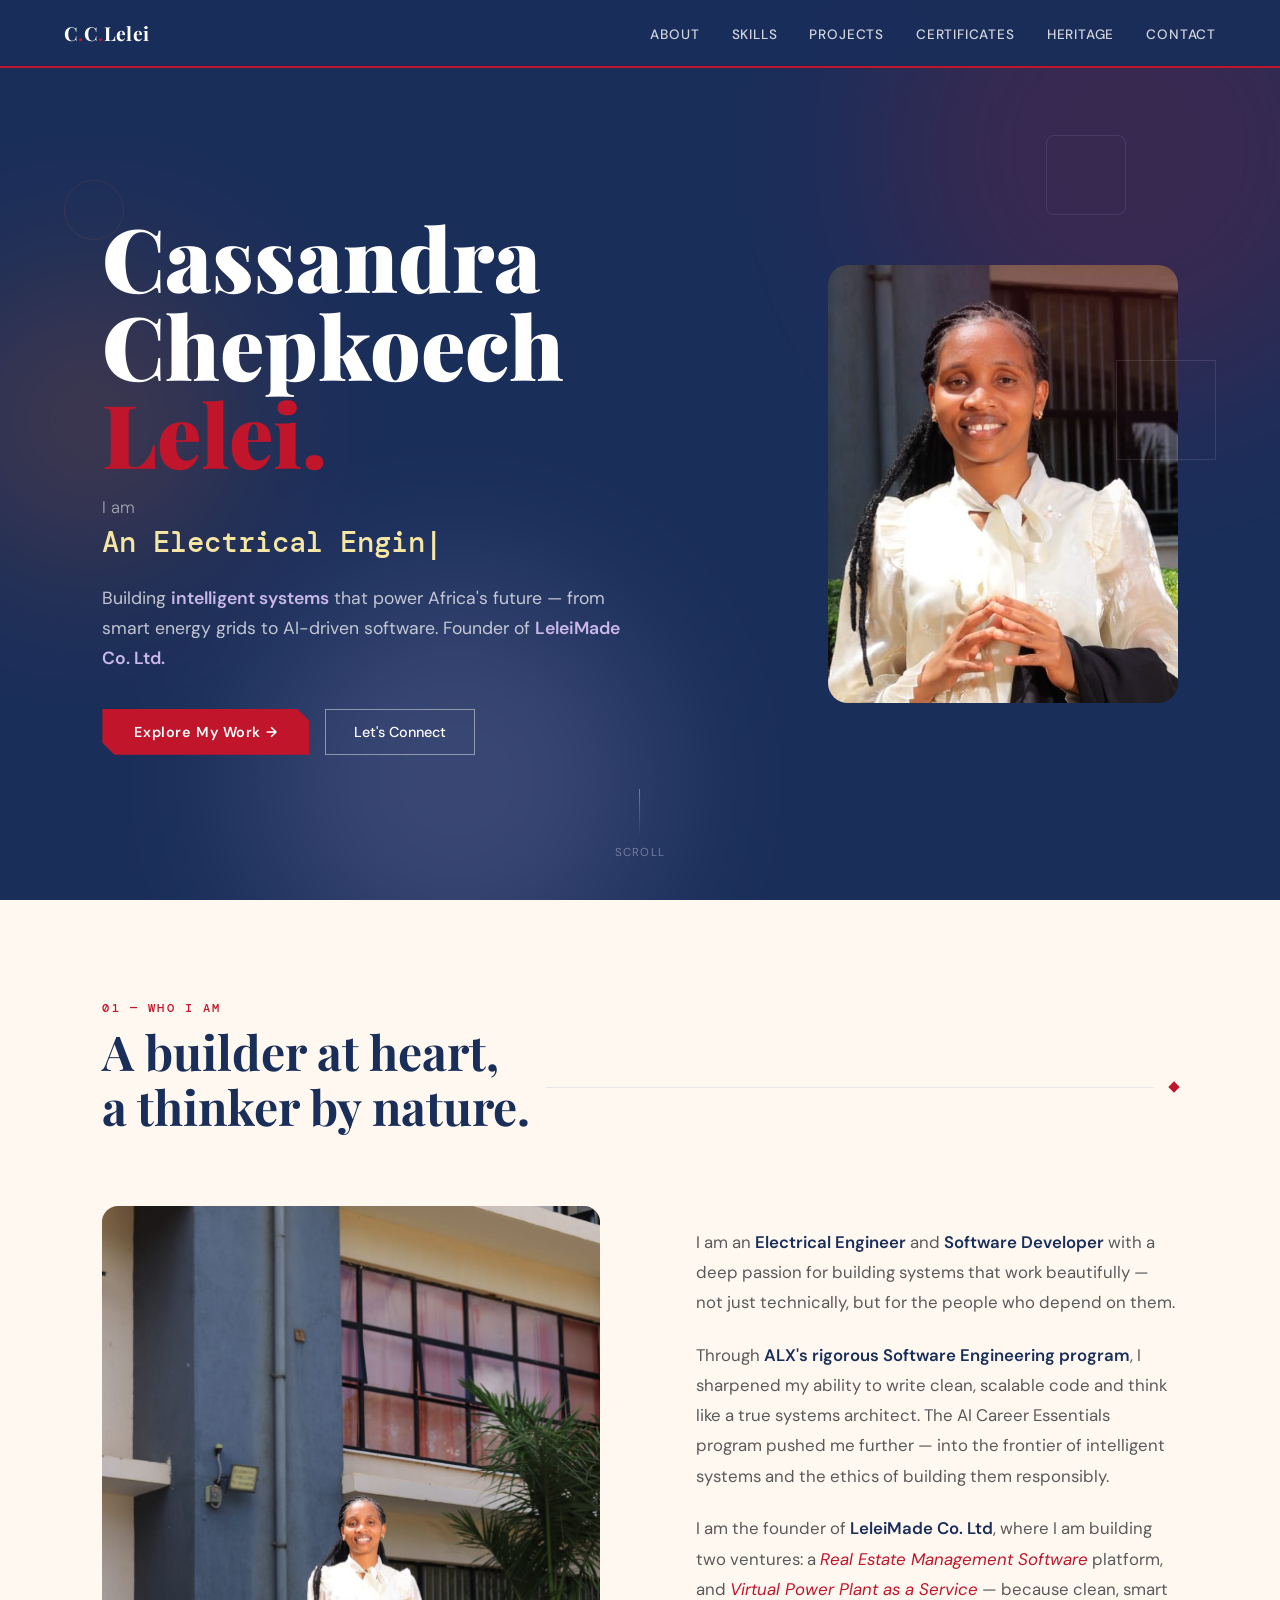
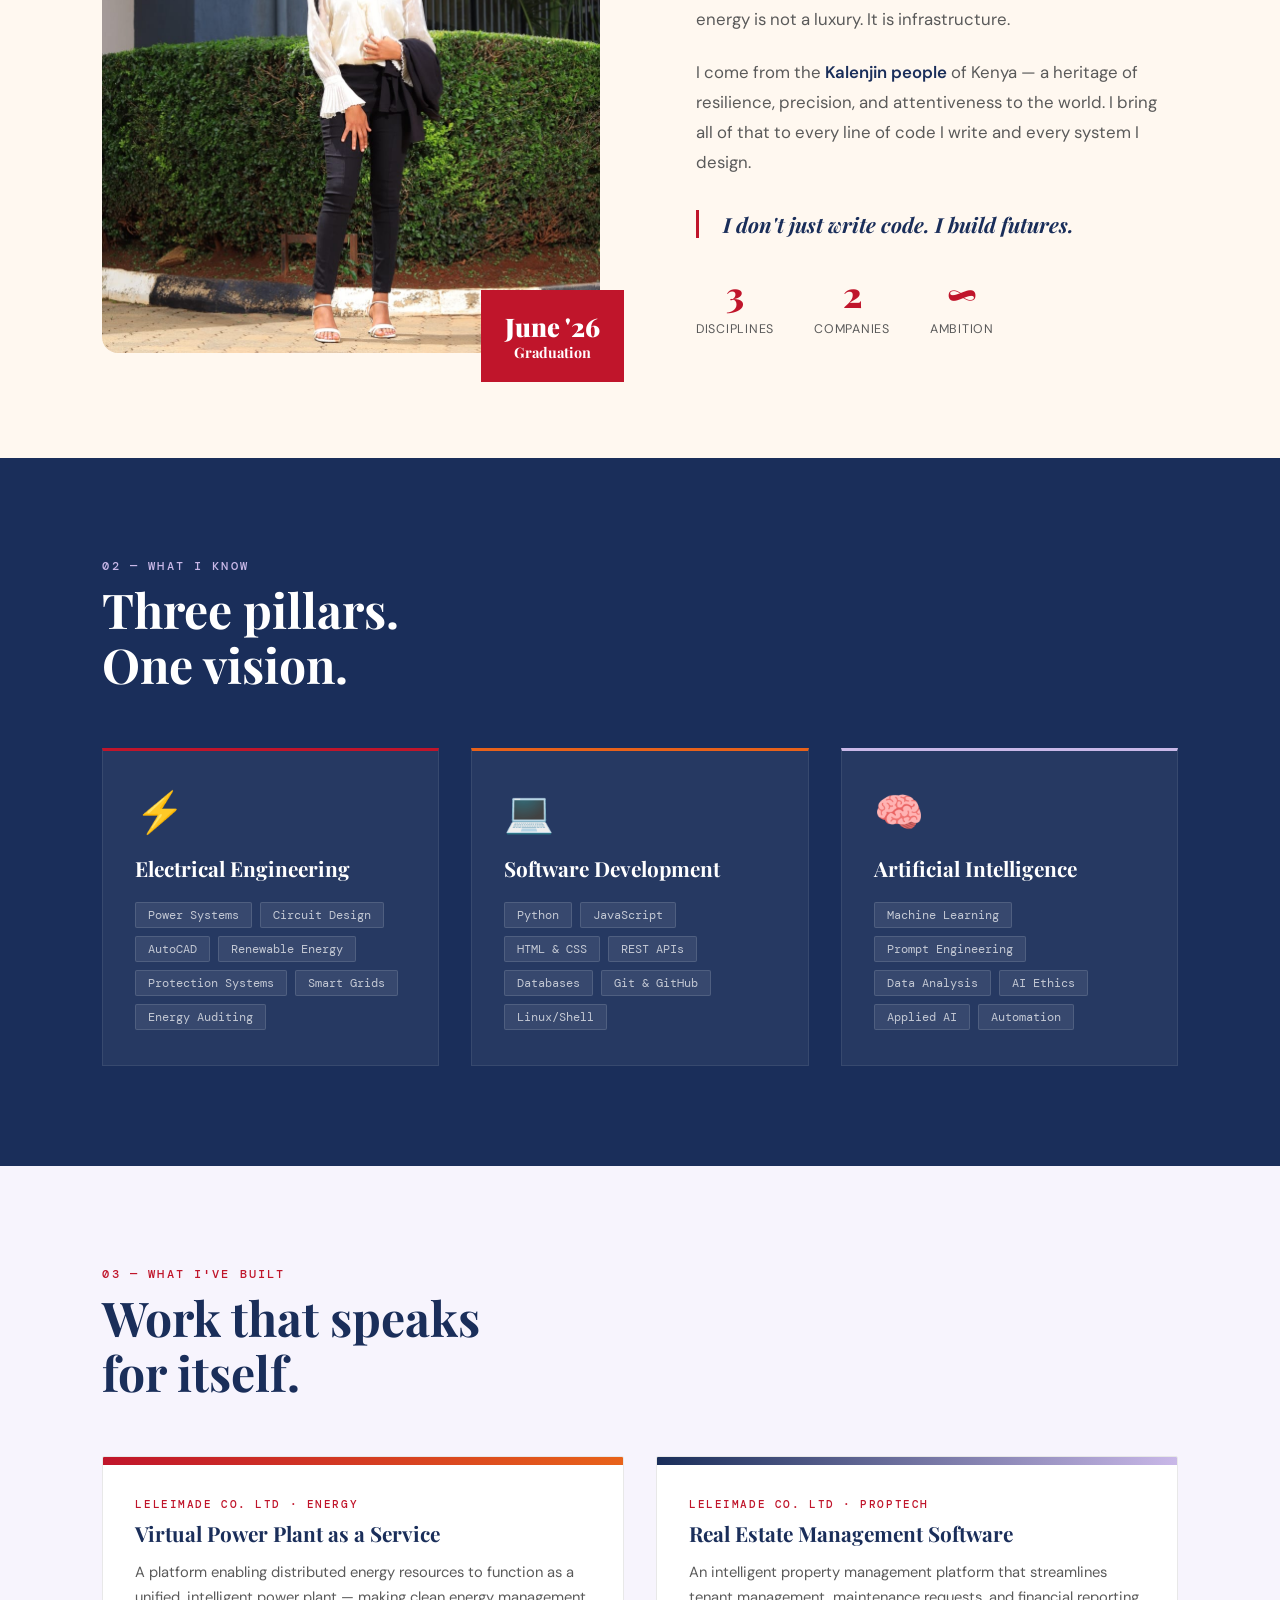
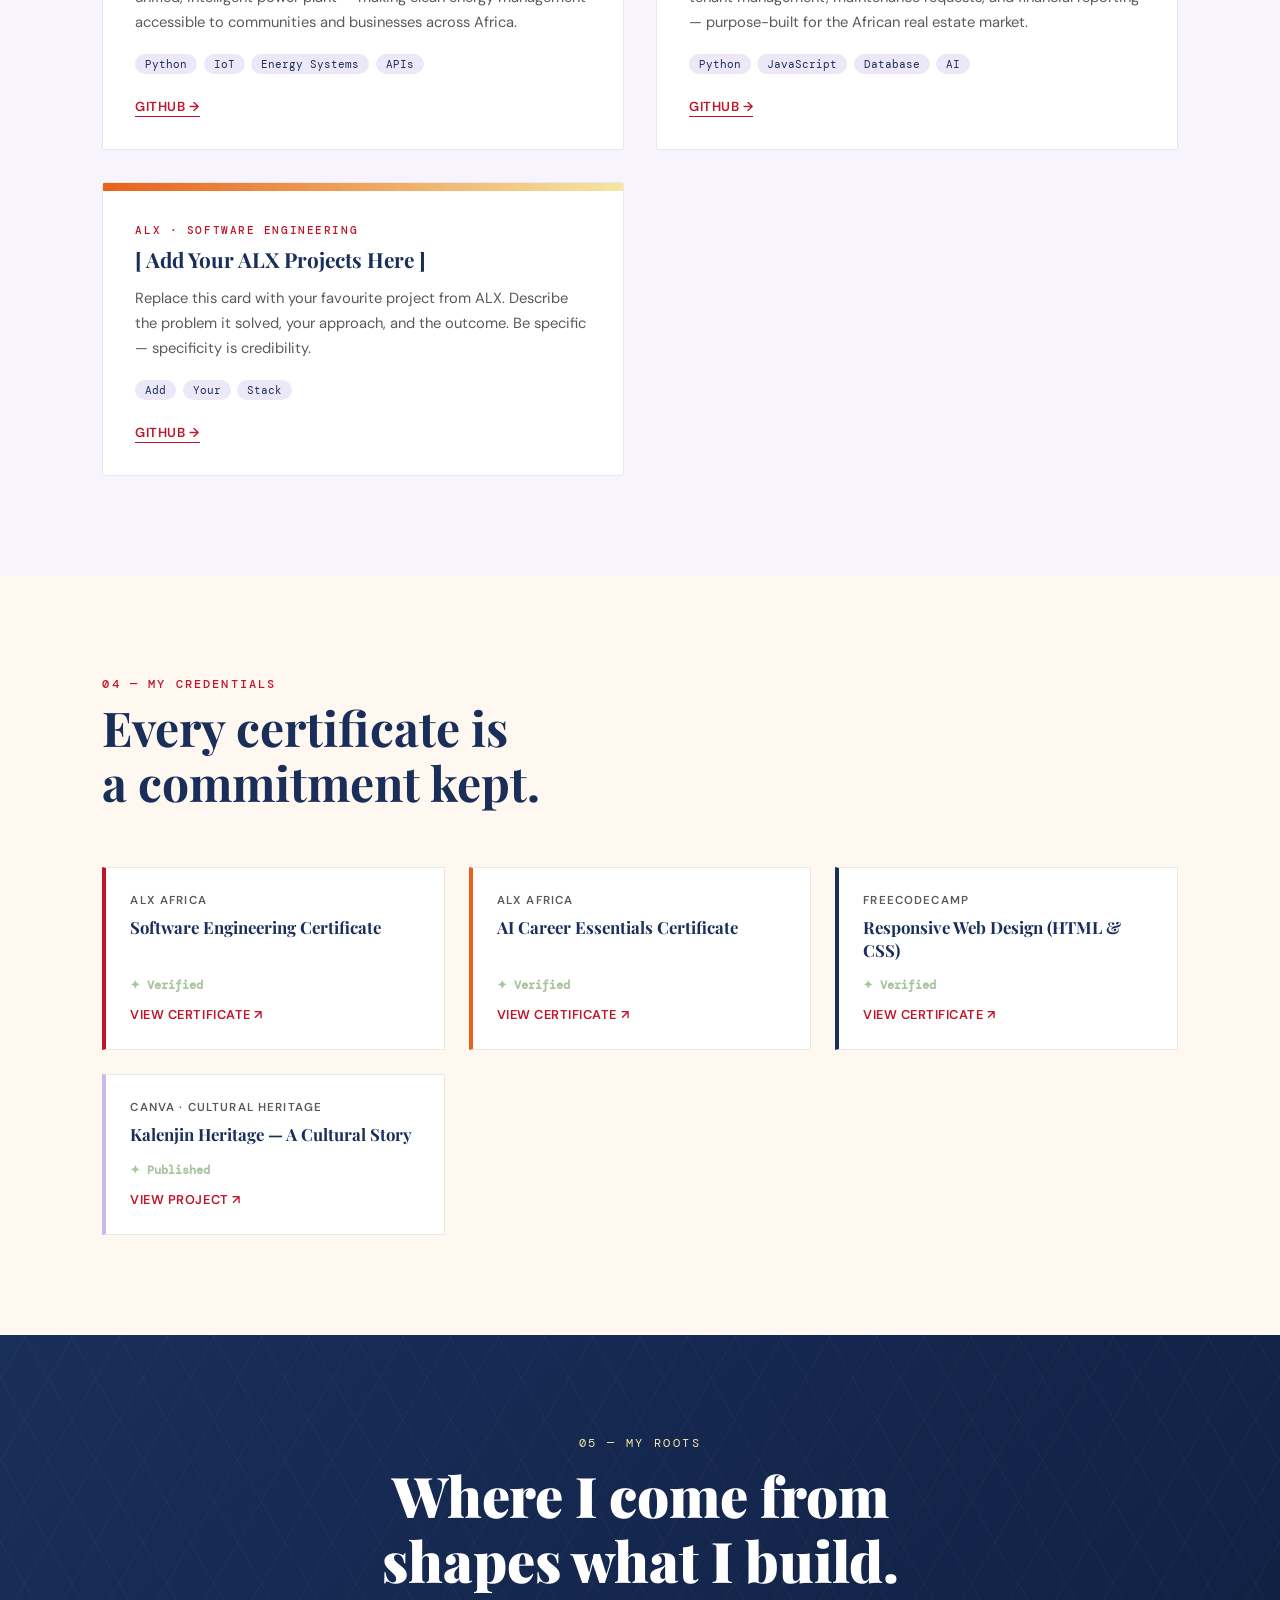
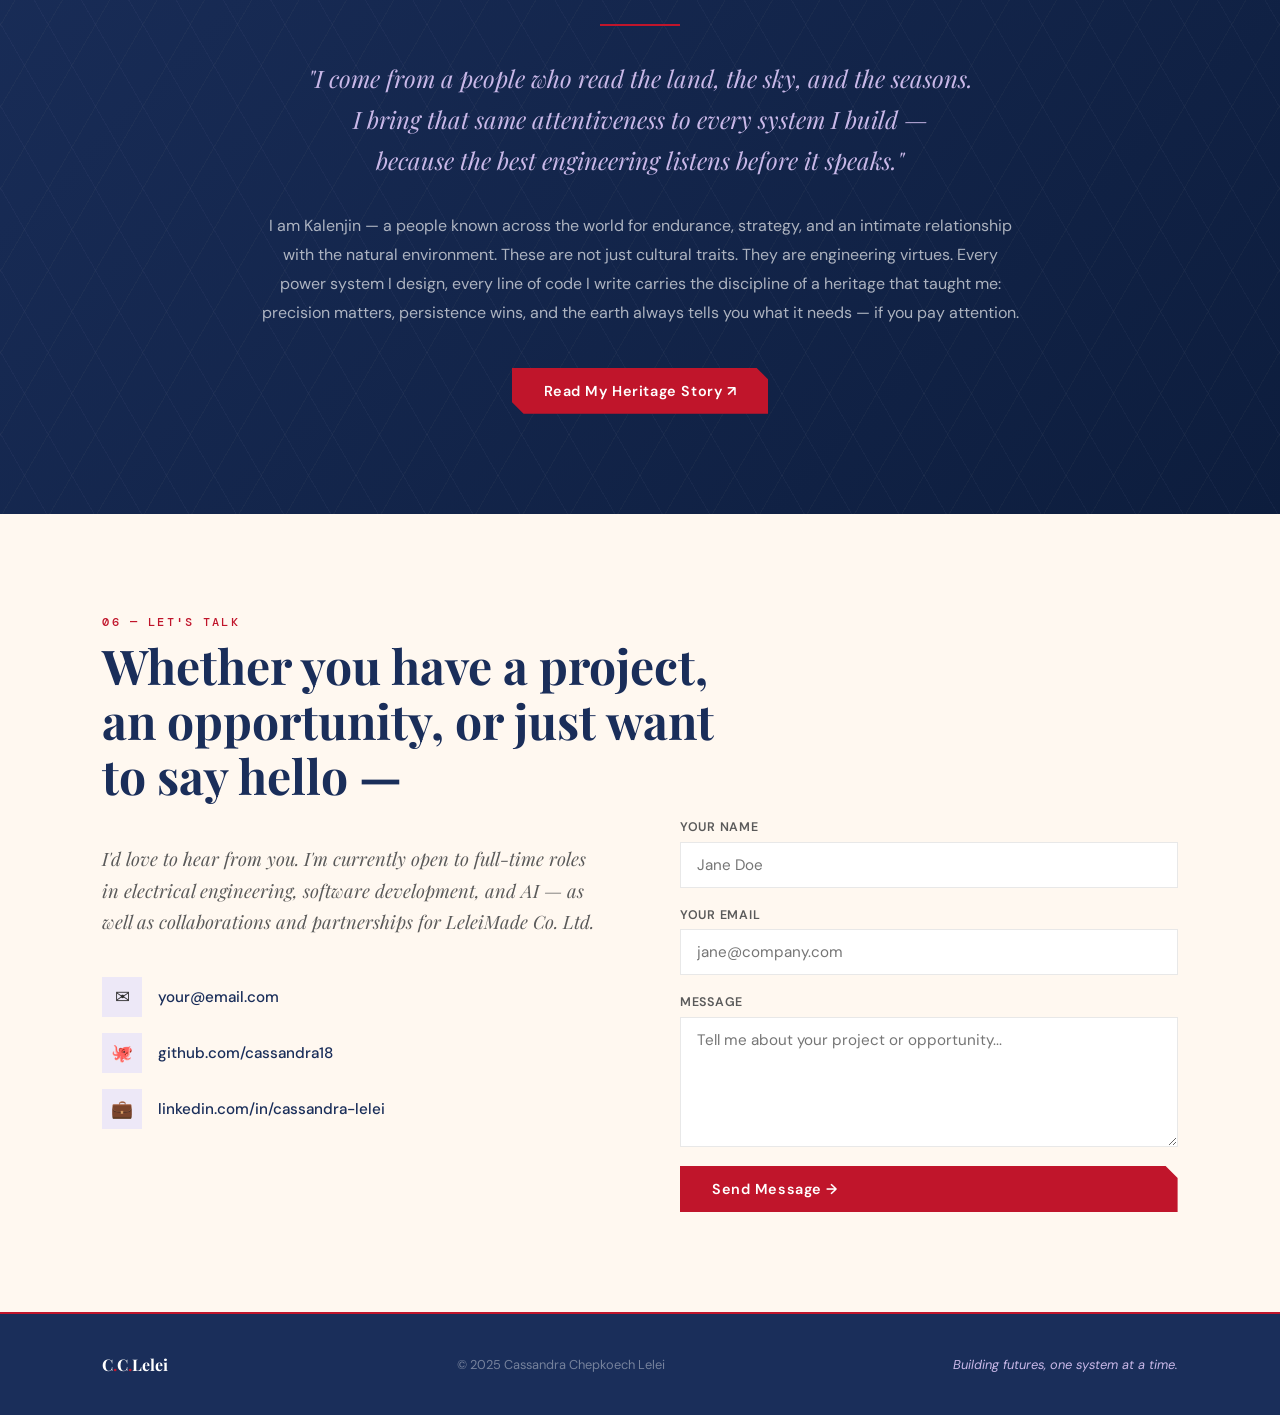
==== cassandra_portfolio.html @ 3c8d26da "first commit" ====
<!DOCTYPE html>
<html lang="en">

<head>
  <meta charset="UTF-8" />
  <meta name="viewport" content="width=device-width, initial-scale=1.0" />
  <title>Cassandra Chepkoech Lelei — Engineer · Developer · Founder</title>
  <link rel="preconnect" href="https://fonts.googleapis.com" />
  <link rel="preconnect" href="https://fonts.gstatic.com" crossorigin />
  <link
    href="https://fonts.googleapis.com/css2?family=Playfair+Display:ital,wght@0,400;0,700;0,900;1,400;1,700&family=DM+Sans:wght@300;400;500;600&family=DM+Mono:wght@400;500&display=swap"
    rel="stylesheet" />
  <link rel="stylesheet" href="style.css">
  <script src="script.js" defer></script>
</head>

<body>

  <!-- NAV -->
  <nav>
    <div class="nav-logo">C<span>.</span>C<span>.</span>Lelei</div>
    <ul class="nav-links">
      <li><a href="#about">About</a></li>
      <li><a href="#skills">Skills</a></li>
      <li><a href="#projects">Projects</a></li>
      <li><a href="#certificates">Certificates</a></li>
      <li><a href="#heritage">Heritage</a></li>
      <li><a href="#contact">Contact</a></li>
    </ul>
  </nav>

  <!-- HERO -->
  <section id="hero">
    <div class="hero-bg">
      <div class="orb orb-1"></div>
      <div class="orb orb-2"></div>
      <div class="orb orb-3"></div>
    </div>
    <div class="floating-shapes">
      <div class="shape shape-1"></div>
      <div class="shape shape-2"></div>
      <div class="shape shape-3"></div>
      <div class="shape shape-4"></div>
    </div>
    <div class="hero-content">
      <!-- LEFT SIDE  (text)-->
      <div class="hero-text">
        <h1 class="hero-name">
        Cassandra<br>
        Chepkoech<br>
        <span class="accent">Lelei.</span>
        </h1>
        <div class="hero-typewriter-wrap">
          <div class="hero-typewriter-label">I am </div>
          <div class="hero-typewriter" id="typewriter"><span class="cursor">|</span></div>
        </div>
        <p class="hero-tagline">
          Building <strong>intelligent systems</strong> that power Africa's future —
          from smart energy grids to AI-driven software. Founder of <strong>LeleiMade Co. Ltd.</strong>
        </p>
        <div class="hero-ctas">
          <a href="#projects" class="btn-primary">Explore My Work →</a>
          <a href="#contact" class="btn-outline">Let's Connect</a>
        </div>
      </div>

      <!-- RIGHT SIDE -->
      <div class="hero-image">
        <img src="images/potrait.JPG" alt="Portrait of Cassandra Chepkoech Lelei" class="hero-image" />
      </div>

    </div>
    <div class="hero-scroll-hint">
      <div class="scroll-line"></div>
      <span>Scroll</span>
    </div>
  </section>

  <!-- ABOUT -->
  <section id="about">
    <div class="reveal">
      <div class="section-label">01 — Who I Am</div>
      <div class="section-divider">
        <h2 class="section-title">A builder at heart,<br>a thinker by nature.</h2>
        <div class="divider-line"></div>
        <div class="divider-diamond"></div>
      </div>
    </div>
    <div class="about-grid reveal">
      <div class="about-image-wrap">
        <div class="about-image-card">
          <img src="images/project_day.jpeg" alt="Cassandra Chepkoech Lelei" class="about-image" />
        </div>
        <div class="about-image-badge">
          <span>June '26</span>
          Graduation
        </div>
      </div>
      <div class="about-text">
        <p class="about-paragraph">
          I am an <strong>Electrical Engineer</strong> and <strong>Software Developer</strong> with a deep passion for
          building systems that work beautifully — not just technically, but for the people who depend on them.
        </p>
        <p class="about-paragraph">
          Through <strong>ALX's rigorous Software Engineering program</strong>, I sharpened my ability to write clean,
          scalable code and think like a true systems architect. The AI Career Essentials program pushed me further —
          into the frontier of intelligent systems and the ethics of building them responsibly.
        </p>
        <p class="about-paragraph">
          I am the founder of <strong>LeleiMade Co. Ltd</strong>, where I am building two ventures: a <em>Real Estate
            Management Software</em> platform, and <em>Virtual Power Plant as a Service</em> — because clean, smart
          energy is not a luxury. It is infrastructure.
        </p>
        <p class="about-paragraph">
          I come from the <strong>Kalenjin people</strong> of Kenya — a heritage of resilience, precision, and
          attentiveness to the world. I bring all of that to every line of code I write and every system I design.
        </p>
        <div class="about-closing">
          I don't just write code. I build futures.
        </div>
        <div class="about-stats">
          <div class="stat"><span class="stat-num">3</span><span class="stat-label">Disciplines</span></div>
          <div class="stat"><span class="stat-num">2</span><span class="stat-label">Companies</span></div>
          <div class="stat"><span class="stat-num">∞</span><span class="stat-label">Ambition</span></div>
        </div>
      </div>
    </div>
  </section>

  <!-- SKILLS -->
  <section id="skills">
    <div class="reveal">
      <div class="section-label" style="color:var(--lilac)">02 — What I Know</div>
      <h2 class="section-title">Three pillars.<br>One vision.</h2>
    </div>
    <div class="skills-grid reveal">
      <div class="skill-pillar">
        <div class="pillar-icon">⚡</div>
        <div class="pillar-title">Electrical Engineering</div>
        <div class="skill-tags">
          <span class="skill-tag">Power Systems</span>
          <span class="skill-tag">Circuit Design</span>
          <span class="skill-tag">AutoCAD</span>
          <span class="skill-tag">Renewable Energy</span>
          <span class="skill-tag">Protection Systems</span>
          <span class="skill-tag">Smart Grids</span>
          <span class="skill-tag">Energy Auditing</span>
        </div>
      </div>
      <div class="skill-pillar">
        <div class="pillar-icon">💻</div>
        <div class="pillar-title">Software Development</div>
        <div class="skill-tags">
          <span class="skill-tag">Python</span>
          <span class="skill-tag">JavaScript</span>
          <span class="skill-tag">HTML & CSS</span>
          <span class="skill-tag">REST APIs</span>
          <span class="skill-tag">Databases</span>
          <span class="skill-tag">Git & GitHub</span>
          <span class="skill-tag">Linux/Shell</span>
        </div>
      </div>
      <div class="skill-pillar">
        <div class="pillar-icon">🧠</div>
        <div class="pillar-title">Artificial Intelligence</div>
        <div class="skill-tags">
          <span class="skill-tag">Machine Learning</span>
          <span class="skill-tag">Prompt Engineering</span>
          <span class="skill-tag">Data Analysis</span>
          <span class="skill-tag">AI Ethics</span>
          <span class="skill-tag">Applied AI</span>
          <span class="skill-tag">Automation</span>
        </div>
      </div>
    </div>
  </section>

  <!-- PROJECTS -->
  <section id="projects">
    <div class="reveal">
      <div class="section-label">03 — What I've Built</div>
      <h2 class="section-title">Work that speaks<br>for itself.</h2>
    </div>
    <div class="projects-grid reveal">
      <div class="project-card">
        <div class="project-card-header"></div>
        <div class="project-card-body">
          <div class="project-category">LeleiMade Co. Ltd · Energy</div>
          <h3 class="project-title">Virtual Power Plant as a Service</h3>
          <p class="project-desc">A platform enabling distributed energy resources to function as a unified, intelligent
            power plant — making clean energy management accessible to communities and businesses across Africa.</p>
          <div class="project-tech">
            <span class="tech-pill">Python</span>
            <span class="tech-pill">IoT</span>
            <span class="tech-pill">Energy Systems</span>
            <span class="tech-pill">APIs</span>
          </div>
          <div class="project-links">
            <a href="https://github.com/cassandra18" class="project-link" target="_blank">GitHub →</a>
          </div>
        </div>
      </div>

      <div class="project-card">
        <div class="project-card-header"></div>
        <div class="project-card-body">
          <div class="project-category">LeleiMade Co. Ltd · PropTech</div>
          <h3 class="project-title">Real Estate Management Software</h3>
          <p class="project-desc">An intelligent property management platform that streamlines tenant management,
            maintenance requests, and financial reporting — purpose-built for the African real estate market.</p>
          <div class="project-tech">
            <span class="tech-pill">Python</span>
            <span class="tech-pill">JavaScript</span>
            <span class="tech-pill">Database</span>
            <span class="tech-pill">AI</span>
          </div>
          <div class="project-links">
            <a href="https://github.com/cassandra18" class="project-link" target="_blank">GitHub →</a>
          </div>
        </div>
      </div>

      <div class="project-card">
        <div class="project-card-header"></div>
        <div class="project-card-body">
          <div class="project-category">ALX · Software Engineering</div>
          <h3 class="project-title">[ Add Your ALX Projects Here ]</h3>
          <p class="project-desc">Replace this card with your favourite project from ALX. Describe the problem it
            solved, your approach, and the outcome. Be specific — specificity is credibility.</p>
          <div class="project-tech">
            <span class="tech-pill">Add</span>
            <span class="tech-pill">Your</span>
            <span class="tech-pill">Stack</span>
          </div>
          <div class="project-links">
            <a href="https://github.com/cassandra18" class="project-link" target="_blank">GitHub →</a>
          </div>
        </div>
      </div>
    </div>
  </section>

  <!-- CERTIFICATES -->
  <section id="certificates">
    <div class="reveal">
      <div class="section-label">04 — My Credentials</div>
      <h2 class="section-title">Every certificate is<br>a commitment kept.</h2>
    </div>
    <div class="certs-grid reveal">
      <div class="cert-card">
        <div class="cert-org">ALX Africa</div>
        <div class="cert-name">Software Engineering Certificate</div>
        <div class="cert-badge">✦ Verified</div>
        <a href="#" class="cert-link">View Certificate ↗</a>
      </div>
      <div class="cert-card">
        <div class="cert-org">ALX Africa</div>
        <div class="cert-name">AI Career Essentials Certificate</div>
        <div class="cert-badge">✦ Verified</div>
        <a href="#" class="cert-link">View Certificate ↗</a>
      </div>
      <div class="cert-card">
        <div class="cert-org">freeCodeCamp</div>
        <div class="cert-name">Responsive Web Design (HTML & CSS)</div>
        <div class="cert-badge">✦ Verified</div>
        <a href="https://freecodecamp.org/certification/cassandra18/responsive-web-design" class="cert-link"
          target="_blank">View Certificate ↗</a>
      </div>
      <div class="cert-card">
        <div class="cert-org">Canva · Cultural Heritage</div>
        <div class="cert-name">Kalenjin Heritage — A Cultural Story</div>
        <div class="cert-badge">✦ Published</div>
        <a href="#" class="cert-link">View Project ↗</a>
      </div>
    </div>
  </section>

  <!-- HERITAGE -->
  <section id="heritage">
    <div class="heritage-geo"></div>
    <div class="heritage-inner reveal">
      <div class="heritage-eyebrow">05 — My Roots</div>
      <h2 class="heritage-title">Where I come from<br>shapes what I build.</h2>
      <div class="heritage-divider"></div>
      <blockquote class="heritage-quote">
        "I come from a people who read the land, the sky, and the seasons.<br>
        I bring that same attentiveness to every system I build —<br>
        because the best engineering listens before it speaks."
      </blockquote>
      <p class="heritage-body">
        I am Kalenjin — a people known across the world for endurance, strategy, and an intimate relationship with the
        natural environment. These are not just cultural traits. They are engineering virtues. Every power system I
        design, every line of code I write carries the discipline of a heritage that taught me: precision matters,
        persistence wins, and the earth always tells you what it needs — if you pay attention.
      </p>
      <a href="#" class="btn-primary">Read My Heritage Story ↗</a>
    </div>
  </section>

  <!-- CONTACT -->
  <section id="contact">
    <div class="reveal">
      <div class="section-label">06 — Let's Talk</div>
      <h2 class="section-title">Whether you have a project,<br>an opportunity, or just want<br>to say hello —</h2>
    </div>
    <div class="contact-inner reveal">
      <div class="contact-left">
        <p class="contact-tagline">I'd love to hear from you. I'm currently open to full-time roles in electrical
          engineering, software development, and AI — as well as collaborations and partnerships for LeleiMade Co. Ltd.
        </p>
        <div class="contact-info">
          <div class="contact-item">
            <div class="contact-icon">✉</div>
            <a href="mailto:your@email.com">your@email.com</a>
          </div>
          <div class="contact-item">
            <div class="contact-icon">🐙</div>
            <a href="https://github.com/cassandra18" target="_blank">github.com/cassandra18</a>
          </div>
          <div class="contact-item">
            <div class="contact-icon">💼</div>
            <a href="#">linkedin.com/in/cassandra-lelei</a>
          </div>
        </div>
      </div>
      <div class="contact-form">
        <div class="form-group">
          <label class="form-label">Your Name</label>
          <input type="text" class="form-input" placeholder="Jane Doe" />
        </div>
        <div class="form-group">
          <label class="form-label">Your Email</label>
          <input type="email" class="form-input" placeholder="jane@company.com" />
        </div>
        <div class="form-group">
          <label class="form-label">Message</label>
          <textarea class="form-textarea" placeholder="Tell me about your project or opportunity..."></textarea>
        </div>
        <button class="form-submit">Send Message →</button>
      </div>
    </div>
  </section>

  <!-- FOOTER -->
  <footer>
    <div class="footer-brand">C<span>.</span>C<span>.</span>Lelei</div>
    <div class="footer-copy">© 2025 Cassandra Chepkoech Lelei</div>
    <div class="footer-tagline">Building futures, one system at a time.</div>
  </footer>
</body>

</html>
---- style.css ----
:root {
    --cherry: #C0152B;
    --cherry-light: #E8294A;
    --deep-blue: #1A2E5A;
    --blue-mid: #2C4A8A;
    --lilac: #C9B8E8;
    --lilac-light: #EDE8F7;
    --lilac-pale: #F7F4FD;
    --butter: #F5E6A3;
    --butter-light: #FDF6D8;
    --cream: #FFF8F0;
    --baby-pink: #F7D6E0;
    --pink-light: #FEF0F4;
    --orange-deep: #C94F0F;
    --orange: #E8621A;
    --orange-bright: #FF8C42;
    --orange-light: #FDE8D8;
    --sage: #A8C5A0;
    --sage-light: #E8F5E4;
    --gray-dark: #2D2D2D;
    --gray-mid: #5A5A5A;
    --gray-light: #E8E8E8;
    --white: #FFFFFF;
  }

  * { margin: 0; padding: 0; box-sizing: border-box; }

  html { scroll-behavior: smooth; }

  body {
    font-family: 'DM Sans', sans-serif;
    background: var(--cream);
    color: var(--gray-dark);
    overflow-x: hidden;
    width: 100%;
  }

  /* ── NAV ── */
  nav {
    position: fixed; top: 0; left: 0; right: 0; z-index: 100;
    background: rgba(26, 46, 90, 0.97);
    backdrop-filter: blur(12px);
    display: flex; align-items: center; justify-content: space-between;
    padding: 0 5%;
    height: 68px;
    border-bottom: 2px solid var(--cherry);
  }
  .nav-logo {
    font-family: 'Playfair Display', serif;
    font-size: 1.2rem; font-weight: 700;
    color: var(--white);
    letter-spacing: 0.02em;
  }
  .nav-logo span { color: var(--cherry); }
  .nav-links { display: flex; gap: 2rem; list-style: none; }
  .nav-links a {
    color: rgba(255,255,255,0.8);
    text-decoration: none;
    font-size: 0.85rem; font-weight: 500;
    letter-spacing: 0.06em; text-transform: uppercase;
    transition: color 0.25s;
  }
  .nav-links a:hover { color: var(--butter); }

  /* ── HERO ── */
  #hero {
    min-height: 100vh;
    background: var(--deep-blue);
    position: relative; overflow: hidden;
    display: flex; align-items: center;
    padding: 68px 8% 0;
  }
  .hero-bg {
    position: absolute; inset: 0; pointer-events: none;
    overflow: hidden;
  }
  .orb {
    position: absolute; border-radius: 50%;
    filter: blur(80px); opacity: 0.18;
    animation: drift 12s ease-in-out infinite alternate;
  }
  .orb-1 { width: 500px; height: 500px; background: var(--cherry); top: -100px; right: -100px; animation-delay: 0s; }
  .orb-2 { width: 400px; height: 400px; background: var(--lilac); bottom: -80px; left: 20%; animation-delay: -4s; }
  .orb-3 { width: 300px; height: 300px; background: var(--orange); top: 30%; left: -60px; animation-delay: -8s; }
  @keyframes drift { from { transform: translate(0,0) scale(1); } to { transform: translate(30px, 20px) scale(1.08); } }

  .floating-shapes { position: absolute; inset: 0; pointer-events: none; }
  .shape {
    position: absolute;
    border: 1.5px solid;
    animation: spin-slow linear infinite;
    opacity: 0.12;
  }
  .shape-1 { width: 80px; height: 80px; border-color: var(--lilac); border-radius: 8px; top: 15%; right: 12%; animation-duration: 20s; }
  .shape-2 { width: 50px; height: 50px; border-color: var(--butter); border-radius: 50%; top: 65%; right: 25%; animation-duration: 15s; animation-direction: reverse; }
  .shape-3 { width: 100px; height: 100px; border-color: var(--baby-pink); top: 40%; right: 5%; animation-duration: 25s; }
  .shape-4 { width: 60px; height: 60px; border-color: var(--orange); border-radius: 50%; top: 20%; left: 5%; animation-duration: 18s; }
  @keyframes spin-slow { from { transform: rotate(0deg); } to { transform: rotate(360deg); } }

  .hero-content {
  display: flex;
  align-items: center;
  justify-content: space-between;
  gap: 2rem;
  width: 100%;              /* important */
  max-width: 1200px;        /* control layout width */
  margin: 0 auto;  

}

.hero-text {
  flex: 1;
  max-width: 600px;
}

.hero-image {
  flex: 1;
  display: flex;
  justify-content: flex-end;
}

.hero-image img {
  width: 100%;
  max-width: 350px;
  border-radius: 20px;
  object-fit: cover;
}
  .hero-name {
    font-family: 'Playfair Display', serif;
    font-size: clamp(3rem, 7vw, 5.5rem);
    font-weight: 900; line-height: 1.0;
    color: var(--white);
    animation: fadeUp 0.8s 0.15s ease both;
  }
  .hero-name .accent { color: var(--cherry); display: block; }

  .hero-typewriter-wrap {
    margin: 1.2rem 0;
    animation: fadeUp 0.8s 0.3s ease both;
  }
  .hero-typewriter-label {
    font-size: 1.05rem; font-weight: 300;
    color: rgba(255,255,255,0.55);
    margin-bottom: 0.3rem;
  }
  .hero-typewriter {
    font-family: 'DM Mono', monospace;
    font-size: clamp(1.2rem, 3vw, 1.8rem);
    color: var(--butter);
    font-weight: 500;
    min-height: 2.4rem;
  }
  .cursor { display: inline-block; animation: blink 1s step-end infinite; }
  @keyframes blink { 50% { opacity: 0; } }

  .hero-tagline {
    font-size: 1.1rem; font-weight: 400; line-height: 1.7;
    color: rgba(255,255,255,0.72);
    margin: 1.4rem 0 2.2rem;
    animation: fadeUp 0.8s 0.45s ease both;
    max-width: 580px;
  }
  .hero-tagline strong { color: var(--lilac); font-weight: 600; }

  .hero-ctas {
    display: flex; gap: 1rem; flex-wrap: wrap;
    animation: fadeUp 0.8s 0.6s ease both;
  }
  .btn-primary {
    background: var(--cherry);
    color: var(--white);
    border: none; cursor: pointer;
    padding: 14px 32px;
    font-family: 'DM Sans', sans-serif;
    font-size: 0.9rem; font-weight: 600;
    letter-spacing: 0.04em;
    text-decoration: none; display: inline-block;
    transition: all 0.25s;
    clip-path: polygon(0 0, calc(100% - 12px) 0, 100% 12px, 100% 100%, 12px 100%, 0 calc(100% - 12px));
  }
  .btn-primary:hover { background: var(--cherry-light); transform: translateY(-2px); box-shadow: 0 8px 24px rgba(192,21,43,0.4); }

  .btn-outline {
    background: transparent;
    color: var(--white);
    border: 1.5px solid rgba(255,255,255,0.45);
    cursor: pointer;
    padding: 13px 28px;
    font-family: 'DM Sans', sans-serif;
    font-size: 0.9rem; font-weight: 500;
    text-decoration: none; display: inline-block;
    transition: all 0.25s;
  }
  .btn-outline:hover { border-color: var(--butter); color: var(--butter); transform: translateY(-2px); }

  .hero-scroll-hint {
    position: absolute; bottom: 2.5rem; left: 50%; transform: translateX(-50%);
    display: flex; flex-direction: column; align-items: center; gap: 8px;
    color: rgba(255,255,255,0.35); font-size: 0.72rem; letter-spacing: 0.1em; text-transform: uppercase;
    animation: bounce 2s ease-in-out infinite;
  }
  .scroll-line { width: 1px; height: 48px; background: linear-gradient(to bottom, rgba(255,255,255,0.35), transparent); }
  @keyframes bounce { 0%,100% { transform: translateX(-50%) translateY(0); } 50% { transform: translateX(-50%) translateY(8px); } }

  @keyframes fadeUp { from { opacity:0; transform:translateY(28px); } to { opacity:1; transform:translateY(0); } }

  /* ── ABOUT ── */
  #about {
    background: var(--cream);
    padding: 100px 8%;
  }
  .section-label {
    font-family: 'DM Mono', monospace;
    font-size: 0.75rem; letter-spacing: 0.18em; text-transform: uppercase;
    color: var(--cherry); font-weight: 500;
    margin-bottom: 0.5rem;
  }
  .section-title {
    font-family: 'Playfair Display', serif;
    font-size: clamp(2rem, 4vw, 3rem);
    font-weight: 700; line-height: 1.15;
    color: var(--deep-blue);
    margin-bottom: 1rem;
  }
  .about-grid {
    display: grid; grid-template-columns: 1fr 1fr;
    gap: 5rem; align-items: center;
    margin-top: 3.5rem;
  }
  .about-image-wrap {
    position: relative;
  }
.about-image-card img {
  width: 100%;
  height: 100%;
  object-fit: cover;
  border-radius: 16px;
}
  .about-initials {
    font-family: 'Playfair Display', serif;
    font-size: 6rem; font-weight: 900;
    color: rgba(26,46,90,0.15);
    position: absolute;
  }
  .about-image-badge {
    position: absolute;
    bottom: -1.5rem; right: -1.5rem;
    background: var(--cherry);
    color: var(--white);
    padding: 20px 24px;
    font-family: 'Playfair Display', serif;
    font-size: 0.9rem; font-weight: 700; line-height: 1.3;
    text-align: center;
  }
  .about-image-badge span { display: block; font-size: 1.6rem; font-weight: 900; }
  .about-image-stripe {
    position: absolute; top: 1.5rem; left: -1.5rem;
    width: 3rem; height: 70%;
    background: var(--butter);
    opacity: 0.7;
  }
  .about-text { padding-left: 1rem; }
  .about-paragraph {
    font-size: 1.05rem; line-height: 1.8;
    color: var(--gray-mid);
    margin-bottom: 1.4rem;
  }
  .about-paragraph strong { color: var(--deep-blue); font-weight: 600; }
  .about-paragraph em { color: var(--cherry); font-style: italic; }
  .about-closing {
    font-family: 'Playfair Display', serif;
    font-size: 1.3rem; font-style: italic;
    color: var(--deep-blue); font-weight: 700;
    margin-top: 2rem;
    padding-left: 1.5rem;
    border-left: 3px solid var(--cherry);
  }
  .about-stats {
    display: flex; gap: 2.5rem; margin-top: 2rem;
  }
  .stat { text-align: center; }
  .stat-num {
    font-family: 'Playfair Display', serif;
    font-size: 2.2rem; font-weight: 900; color: var(--cherry);
    display: block;
  }
  .stat-label { font-size: 0.78rem; color: var(--gray-mid); letter-spacing: 0.06em; text-transform: uppercase; }

  /* ── SKILLS ── */
  #skills {
    background: var(--deep-blue);
    padding: 100px 8%;
  }
  #skills .section-title { color: var(--white); }
  #skills .section-label { color: var(--lilac); }
  .skills-grid {
    display: grid; grid-template-columns: repeat(3, 1fr);
    gap: 2rem; margin-top: 3.5rem;
  }
  .skill-pillar {
    background: rgba(255,255,255,0.05);
    border: 1px solid rgba(255,255,255,0.08);
    border-top: 3px solid;
    padding: 2.2rem 2rem;
    transition: transform 0.3s, background 0.3s;
  }
  .skill-pillar:hover { transform: translateY(-6px); background: rgba(255,255,255,0.08); }
  .skill-pillar:nth-child(1) { border-top-color: var(--cherry); }
  .skill-pillar:nth-child(2) { border-top-color: var(--orange); }
  .skill-pillar:nth-child(3) { border-top-color: var(--lilac); }
  .pillar-icon { font-size: 2.5rem; margin-bottom: 1rem; }
  .pillar-title {
    font-family: 'Playfair Display', serif;
    font-size: 1.3rem; font-weight: 700;
    color: var(--white); margin-bottom: 1.2rem;
  }
  .skill-tags { display: flex; flex-wrap: wrap; gap: 0.5rem; }
  .skill-tag {
    background: rgba(255,255,255,0.08);
    color: rgba(255,255,255,0.7);
    border: 1px solid rgba(255,255,255,0.12);
    padding: 4px 12px;
    font-family: 'DM Mono', monospace;
    font-size: 0.75rem;
    border-radius: 2px;
    transition: all 0.2s;
  }
  .skill-tag:hover { background: var(--cherry); color: var(--white); border-color: var(--cherry); }

  /* ── PROJECTS ── */
  #projects {
    background: var(--lilac-pale);
    padding: 100px 8%;
  }
  .projects-grid {
    display: grid; grid-template-columns: repeat(auto-fill, minmax(340px, 1fr));
    gap: 2rem; margin-top: 3.5rem;
  }
  .project-card {
    background: var(--white);
    border: 1px solid var(--gray-light);
    border-radius: 2px;
    overflow: hidden;
    transition: transform 0.3s, box-shadow 0.3s;
    position: relative;
  }
  .project-card:hover { transform: translateY(-8px); box-shadow: 0 20px 50px rgba(26,46,90,0.12); }
  .project-card-header {
    height: 8px;
    background: linear-gradient(90deg, var(--cherry), var(--orange));
  }
  .project-card:nth-child(2) .project-card-header { background: linear-gradient(90deg, var(--deep-blue), var(--lilac)); }
  .project-card:nth-child(3) .project-card-header { background: linear-gradient(90deg, var(--orange), var(--butter)); }
  .project-card-body { padding: 2rem; }
  .project-category {
    font-family: 'DM Mono', monospace;
    font-size: 0.7rem; letter-spacing: 0.14em; text-transform: uppercase;
    color: var(--cherry); font-weight: 500; margin-bottom: 0.5rem;
  }
  .project-title {
    font-family: 'Playfair Display', serif;
    font-size: 1.3rem; font-weight: 700;
    color: var(--deep-blue); margin-bottom: 0.8rem;
  }
  .project-desc {
    font-size: 0.92rem; line-height: 1.7; color: var(--gray-mid);
    margin-bottom: 1.2rem;
  }
  .project-tech { display: flex; flex-wrap: wrap; gap: 0.4rem; margin-bottom: 1.5rem; }
  .tech-pill {
    background: var(--lilac-light);
    color: var(--deep-blue);
    font-family: 'DM Mono', monospace;
    font-size: 0.7rem; padding: 3px 10px; border-radius: 20px;
  }
  .project-links { display: flex; gap: 0.8rem; }
  .project-link {
    font-size: 0.82rem; font-weight: 600;
    color: var(--cherry); text-decoration: none;
    letter-spacing: 0.04em; text-transform: uppercase;
    border-bottom: 1px solid var(--cherry);
    padding-bottom: 1px;
    transition: color 0.2s;
  }
  .project-link:hover { color: var(--orange); border-color: var(--orange); }
  .project-placeholder {
    text-align: center; color: rgba(26,46,90,0.2);
    font-size: 0.85rem; padding: 2rem 0;
  }

  /* ── CERTIFICATES ── */
  #certificates {
    background: var(--cream);
    padding: 100px 8%;
  }
  .certs-grid {
    display: grid; grid-template-columns: repeat(auto-fill, minmax(260px, 1fr));
    gap: 1.5rem; margin-top: 3.5rem;
  }
  .cert-card {
    background: var(--white);
    border: 1px solid var(--gray-light);
    border-left: 4px solid var(--cherry);
    padding: 1.6rem 1.5rem;
    display: flex; flex-direction: column;
    transition: transform 0.25s, box-shadow 0.25s;
  }
  .cert-card:nth-child(2) { border-left-color: var(--orange); }
  .cert-card:nth-child(3) { border-left-color: var(--deep-blue); }
  .cert-card:nth-child(4) { border-left-color: var(--lilac); }
  .cert-card:hover { transform: translateY(-4px); box-shadow: 0 12px 30px rgba(0,0,0,0.08); }
  .cert-org {
    font-size: 0.72rem; letter-spacing: 0.1em; text-transform: uppercase;
    color: var(--gray-mid); font-weight: 600; margin-bottom: 0.5rem;
  }
  .cert-name {
    font-family: 'Playfair Display', serif;
    font-size: 1.05rem; font-weight: 700;
    color: var(--deep-blue); line-height: 1.35;
    flex: 1; margin-bottom: 1rem;
  }
  .cert-badge {
    display: inline-flex; align-items: center; gap: 6px;
    font-size: 0.78rem; font-weight: 600; color: var(--sage);
    font-family: 'DM Mono', monospace;
  }
  .cert-link {
    font-size: 0.8rem; color: var(--cherry); text-decoration: none;
    font-weight: 600; letter-spacing: 0.04em; text-transform: uppercase;
    margin-top: 0.8rem; display: inline-block;
    transition: color 0.2s;
  }
  .cert-link:hover { color: var(--orange); }

  /* ── HERITAGE ── */
  #heritage {
    background: linear-gradient(135deg, var(--deep-blue) 0%, #0D1D3D 100%);
    padding: 100px 8%;
    position: relative; overflow: hidden;
  }
  .heritage-geo {
    position: absolute; inset: 0; pointer-events: none;
    background-image:
      repeating-linear-gradient(60deg, transparent, transparent 40px, rgba(201,184,232,0.04) 40px, rgba(201,184,232,0.04) 41px),
      repeating-linear-gradient(-60deg, transparent, transparent 40px, rgba(245,230,163,0.03) 40px, rgba(245,230,163,0.03) 41px);
  }
  .heritage-inner { position: relative; z-index: 2; max-width: 760px; margin: 0 auto; text-align: center; }
  .heritage-eyebrow {
    font-family: 'DM Mono', monospace;
    font-size: 0.75rem; letter-spacing: 0.2em; text-transform: uppercase;
    color: var(--butter); margin-bottom: 0.8rem;
  }
  .heritage-title {
    font-family: 'Playfair Display', serif;
    font-size: clamp(2rem, 5vw, 3.5rem);
    font-weight: 900; color: var(--white);
    line-height: 1.15; margin-bottom: 2rem;
  }
  .heritage-quote {
    font-family: 'Playfair Display', serif;
    font-size: clamp(1.1rem, 2.5vw, 1.5rem);
    font-style: italic; line-height: 1.7;
    color: var(--lilac);
    border-left: none;
    margin-bottom: 2rem;
  }
  .heritage-body {
    font-size: 1rem; line-height: 1.8;
    color: rgba(255,255,255,0.65);
    margin-bottom: 2.5rem;
  }
  .heritage-divider {
    width: 80px; height: 2px;
    background: var(--cherry);
    margin: 2rem auto;
  }

  /* ── CONTACT ── */
  #contact {
    background: var(--cream);
    padding: 100px 8%;
  }
  .contact-inner {
    display: grid; grid-template-columns: 1fr 1fr;
    gap: 5rem; align-items: start;
  }
  .contact-left {}
  .contact-tagline {
    font-family: 'Playfair Display', serif;
    font-size: 1.15rem; font-style: italic;
    color: var(--gray-mid); line-height: 1.7;
    margin: 1.5rem 0 2.5rem;
  }
  .contact-info { display: flex; flex-direction: column; gap: 1rem; }
  .contact-item {
    display: flex; align-items: center; gap: 1rem;
  }
  .contact-icon {
    width: 40px; height: 40px;
    background: var(--lilac-light);
    display: flex; align-items: center; justify-content: center;
    font-size: 1.1rem; flex-shrink: 0;
  }
  .contact-item a { color: var(--deep-blue); text-decoration: none; font-weight: 500; font-size: 0.95rem; transition: color 0.2s; }
  .contact-item a:hover { color: var(--cherry); }

  .contact-form { display: flex; flex-direction: column; gap: 1.2rem; }
  .form-group { display: flex; flex-direction: column; gap: 0.4rem; }
  .form-label { font-size: 0.78rem; font-weight: 600; color: var(--gray-mid); letter-spacing: 0.06em; text-transform: uppercase; }
  .form-input, .form-textarea {
    padding: 12px 16px;
    border: 1.5px solid var(--gray-light);
    background: var(--white);
    font-family: 'DM Sans', sans-serif;
    font-size: 0.95rem; color: var(--gray-dark);
    transition: border-color 0.25s;
    outline: none;
  }
  .form-input:focus, .form-textarea:focus { border-color: var(--cherry); }
  .form-textarea { resize: vertical; min-height: 130px; }
  .form-submit {
    background: var(--cherry);
    color: var(--white); border: none; cursor: pointer;
    padding: 14px 32px;
    font-family: 'DM Sans', sans-serif;
    font-size: 0.9rem; font-weight: 600; letter-spacing: 0.04em;
    text-align: left;
    transition: all 0.25s;
    clip-path: polygon(0 0, calc(100% - 12px) 0, 100% 12px, 100% 100%, 0 100%);
  }
  .form-submit:hover { background: var(--cherry-light); transform: translateY(-2px); box-shadow: 0 8px 24px rgba(192,21,43,0.3); }

  /* ── FOOTER ── */
  footer {
    background: var(--deep-blue);
    padding: 2.5rem 8%;
    display: flex; align-items: center; justify-content: space-between;
    flex-wrap: wrap; gap: 1rem;
    border-top: 2px solid var(--cherry);
  }
  .footer-brand {
    font-family: 'Playfair Display', serif;
    font-size: 1rem; font-weight: 700; color: var(--white);
  }
  .footer-brand span { color: var(--cherry); }
  .footer-copy { font-size: 0.8rem; color: rgba(255,255,255,0.4); }
  .footer-tagline { font-size: 0.8rem; color: var(--lilac); font-style: italic; }

  /* ── SECTION TRANSITIONS ── */
  .reveal { opacity: 0; transform: translateY(30px); transition: opacity 0.7s ease, transform 0.7s ease; }
  .reveal.visible { opacity: 1; transform: translateY(0); }

  /* ── DIVIDER ── */
  .section-divider {
    display: flex; align-items: center; gap: 1rem;
    margin-bottom: 0.5rem;
  }
  .divider-line { flex: 1; height: 1px; background: var(--gray-light); }
  .divider-diamond { width: 8px; height: 8px; background: var(--cherry); transform: rotate(45deg); }

  /* ── RESPONSIVE ── */
  @media (max-width: 900px) {
    .about-grid, .contact-inner { grid-template-columns: 1fr; gap: 3rem; }
    .skills-grid { grid-template-columns: 1fr; }
    .nav-links { display: none; }
    .about-image-wrap { max-width: 320px; margin: 0 auto; }
  }

  @media (max-width: 768px) {
  .hero-content {
    flex-direction: column;
    text-align: center;
  }

  .hero-image img {
    max-width: 250px;
    margin-top: 20px;
  }
}
  @media (max-width: 600px) {
    #hero, #about, #skills, #projects, #certificates, #heritage, #contact { padding: 80px 6%; }
    .hero-ctas { flex-direction: column; align-items: center; justify-content: center; }
  }

  @media (max-width: 400px) { 
    #hero, #about, #skills, #projects, #certificates, #heritage, #contact { padding: 60px 4%; }
    .hero-name { font-size: clamp(2.5rem, 10vw, 4rem); }
    .hero-typewriter { font-size: clamp(1rem, 5vw, 1.5rem); }
    .section-title { font-size: clamp(1.5rem, 8vw, 2.5rem); }
  }
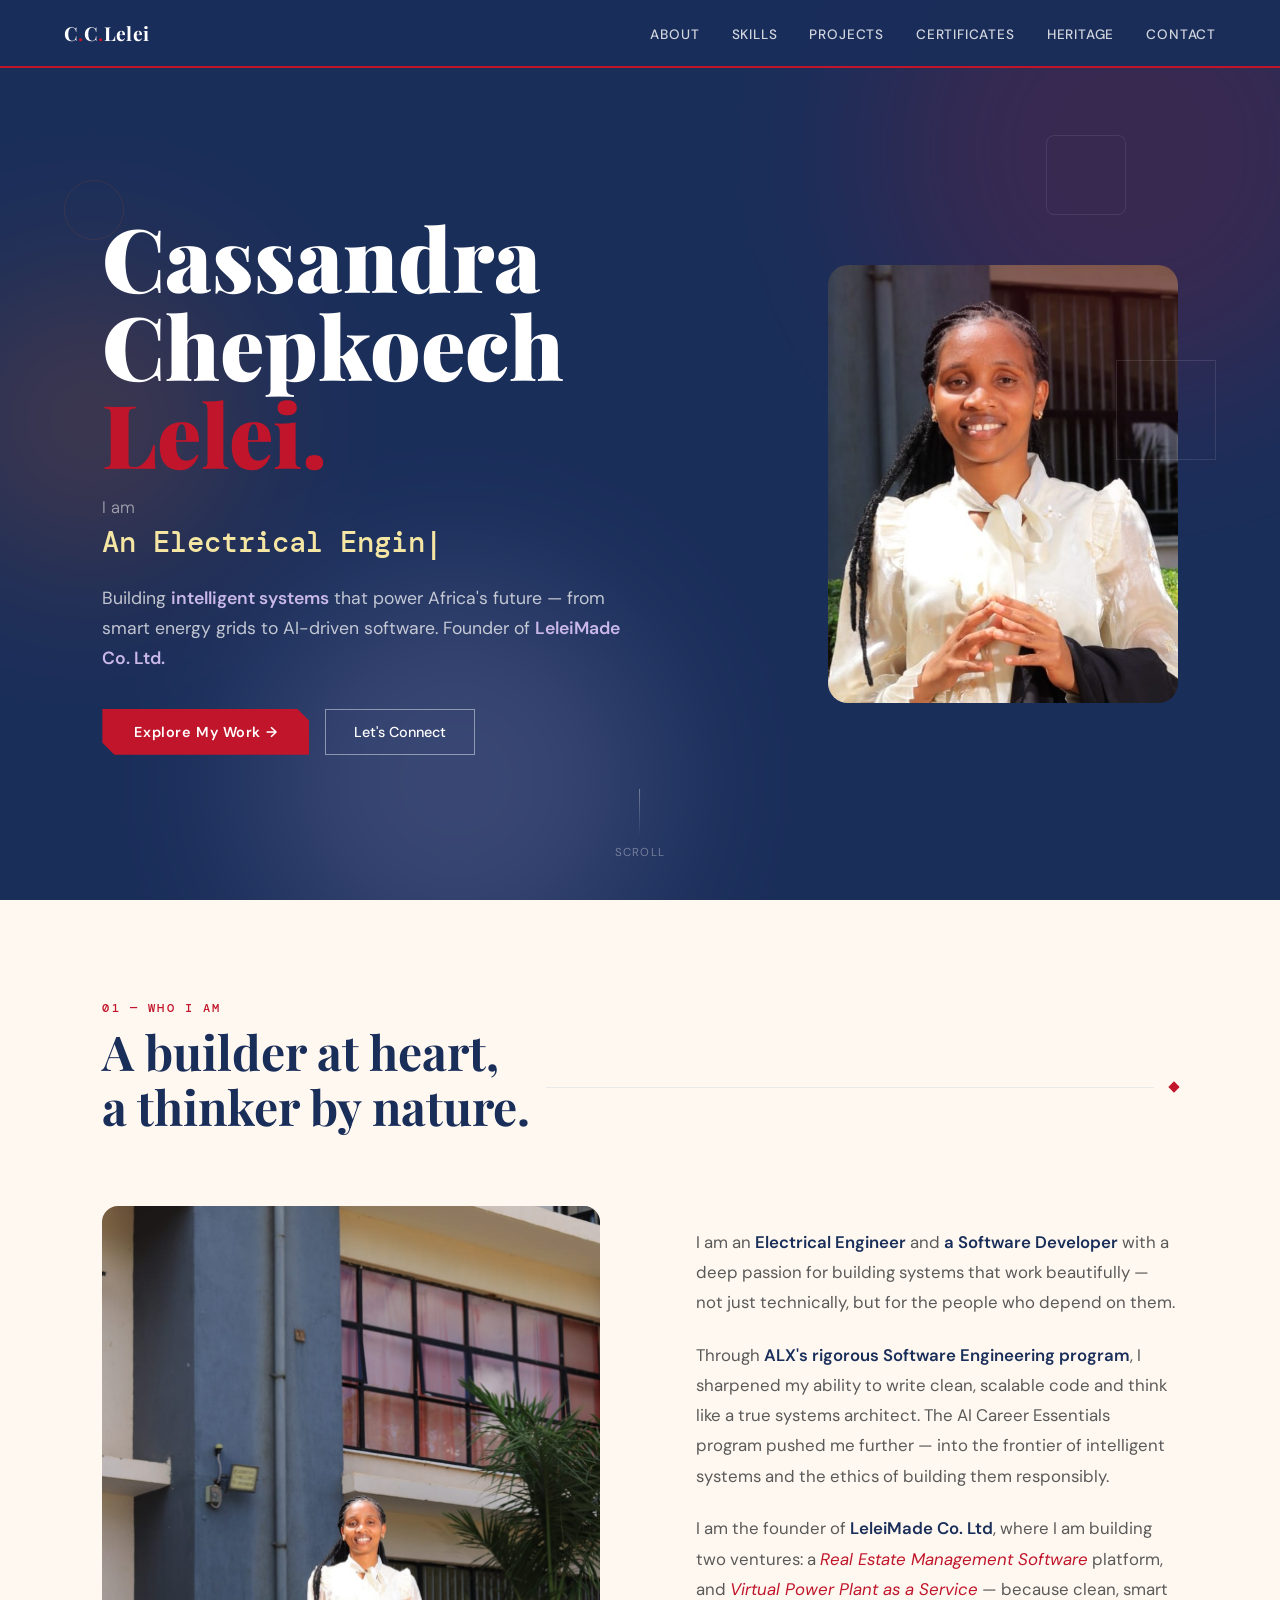
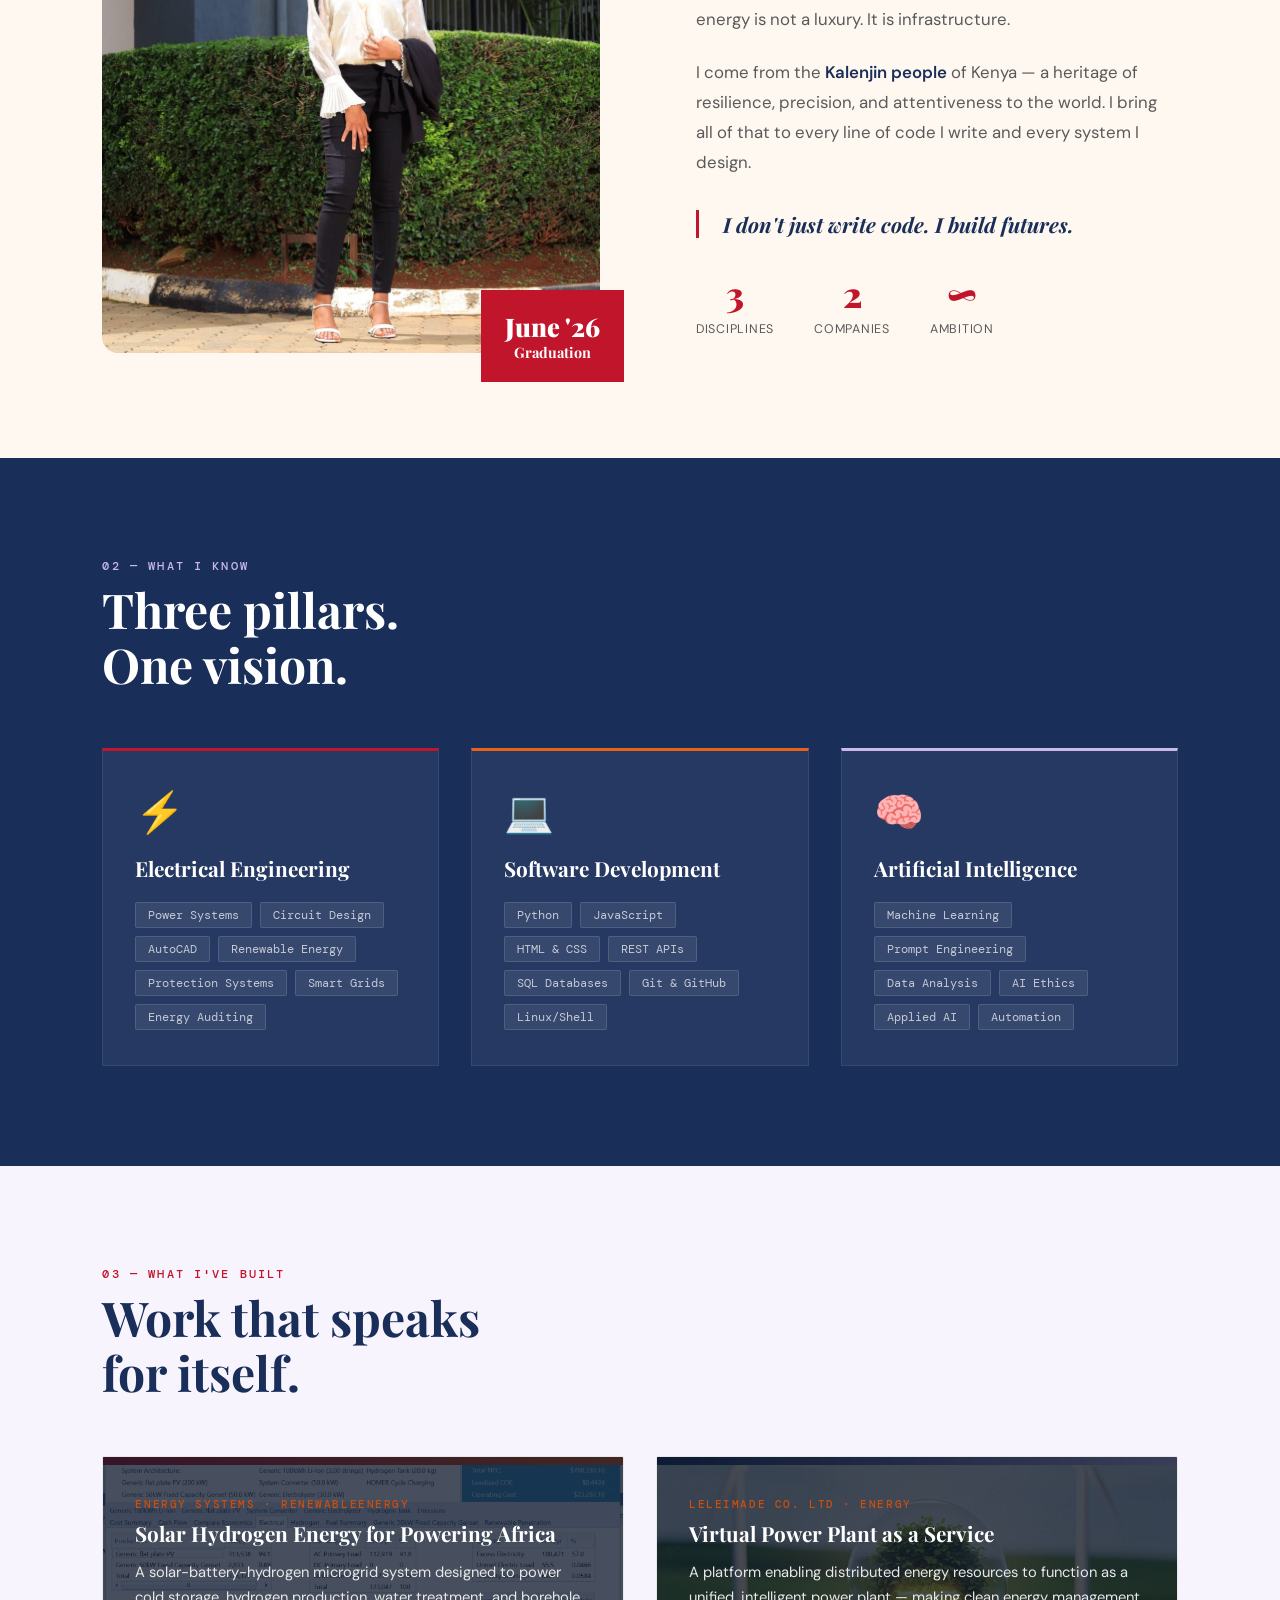
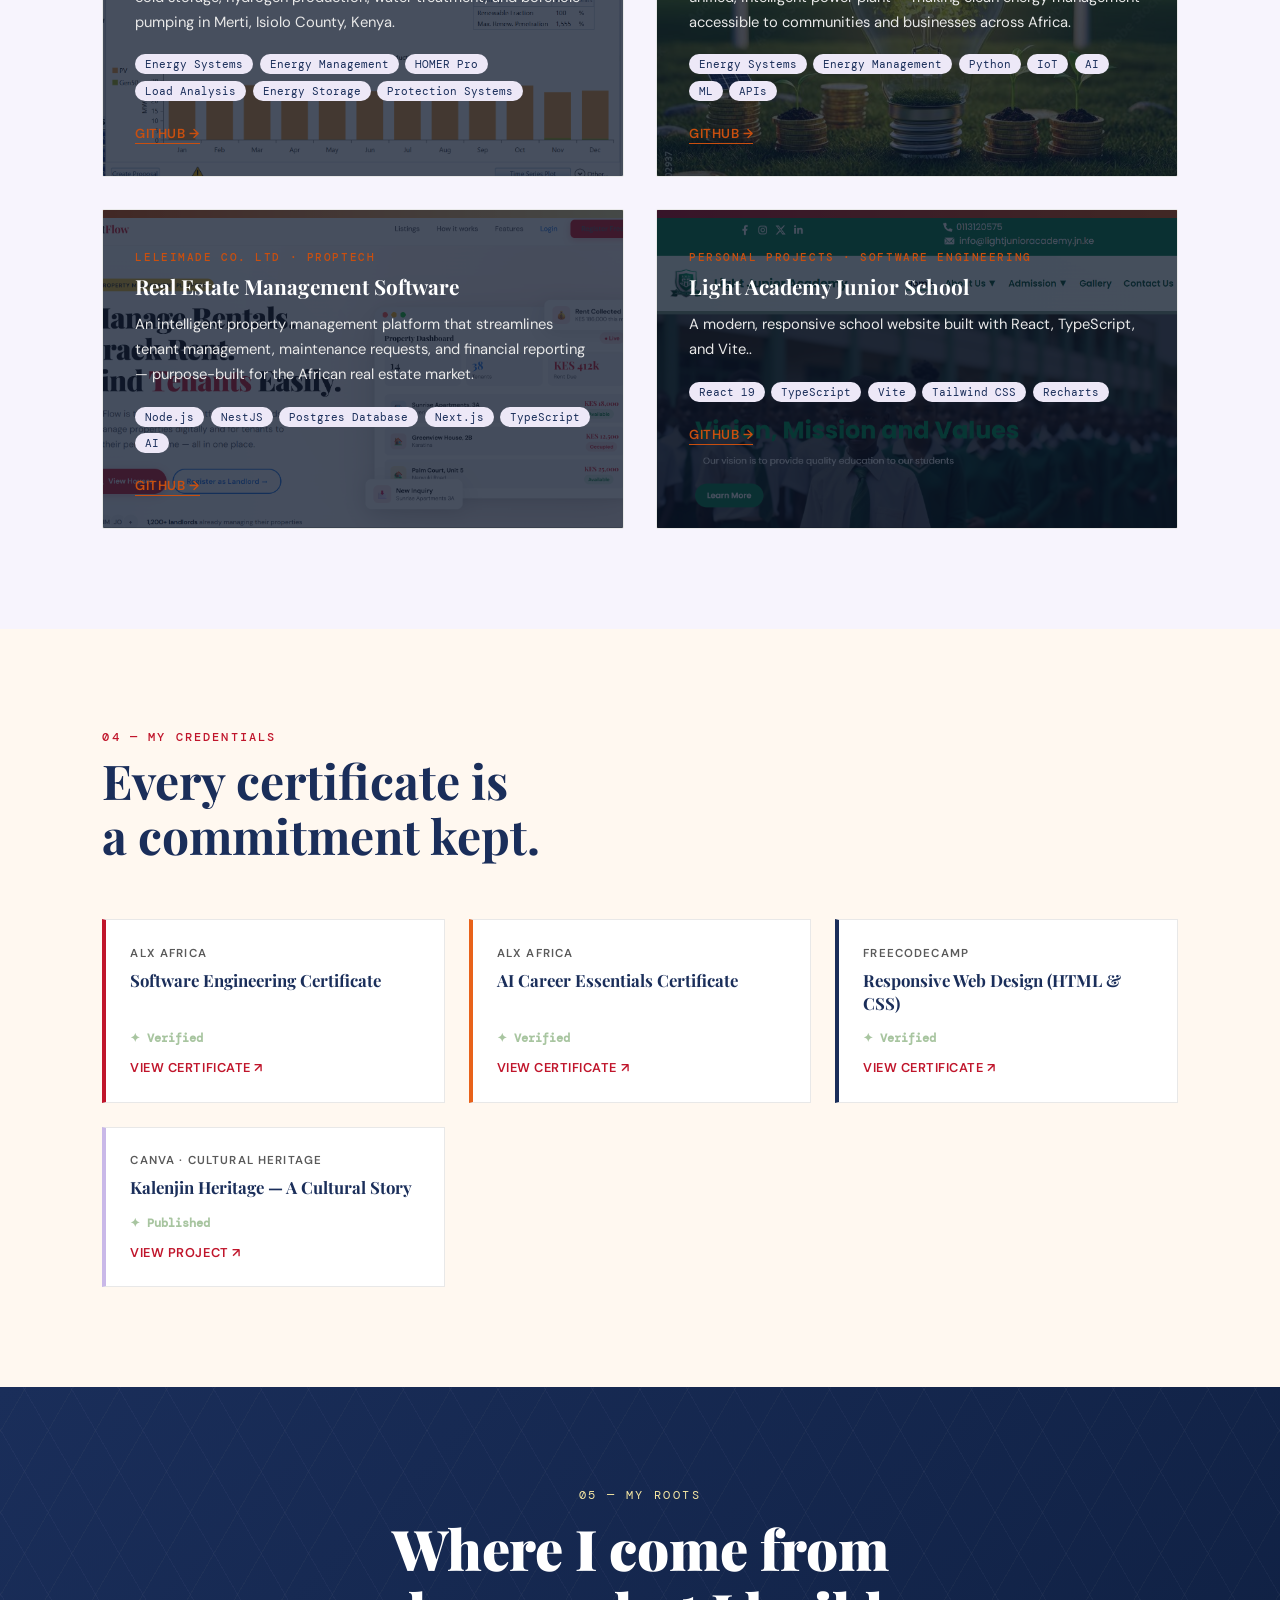
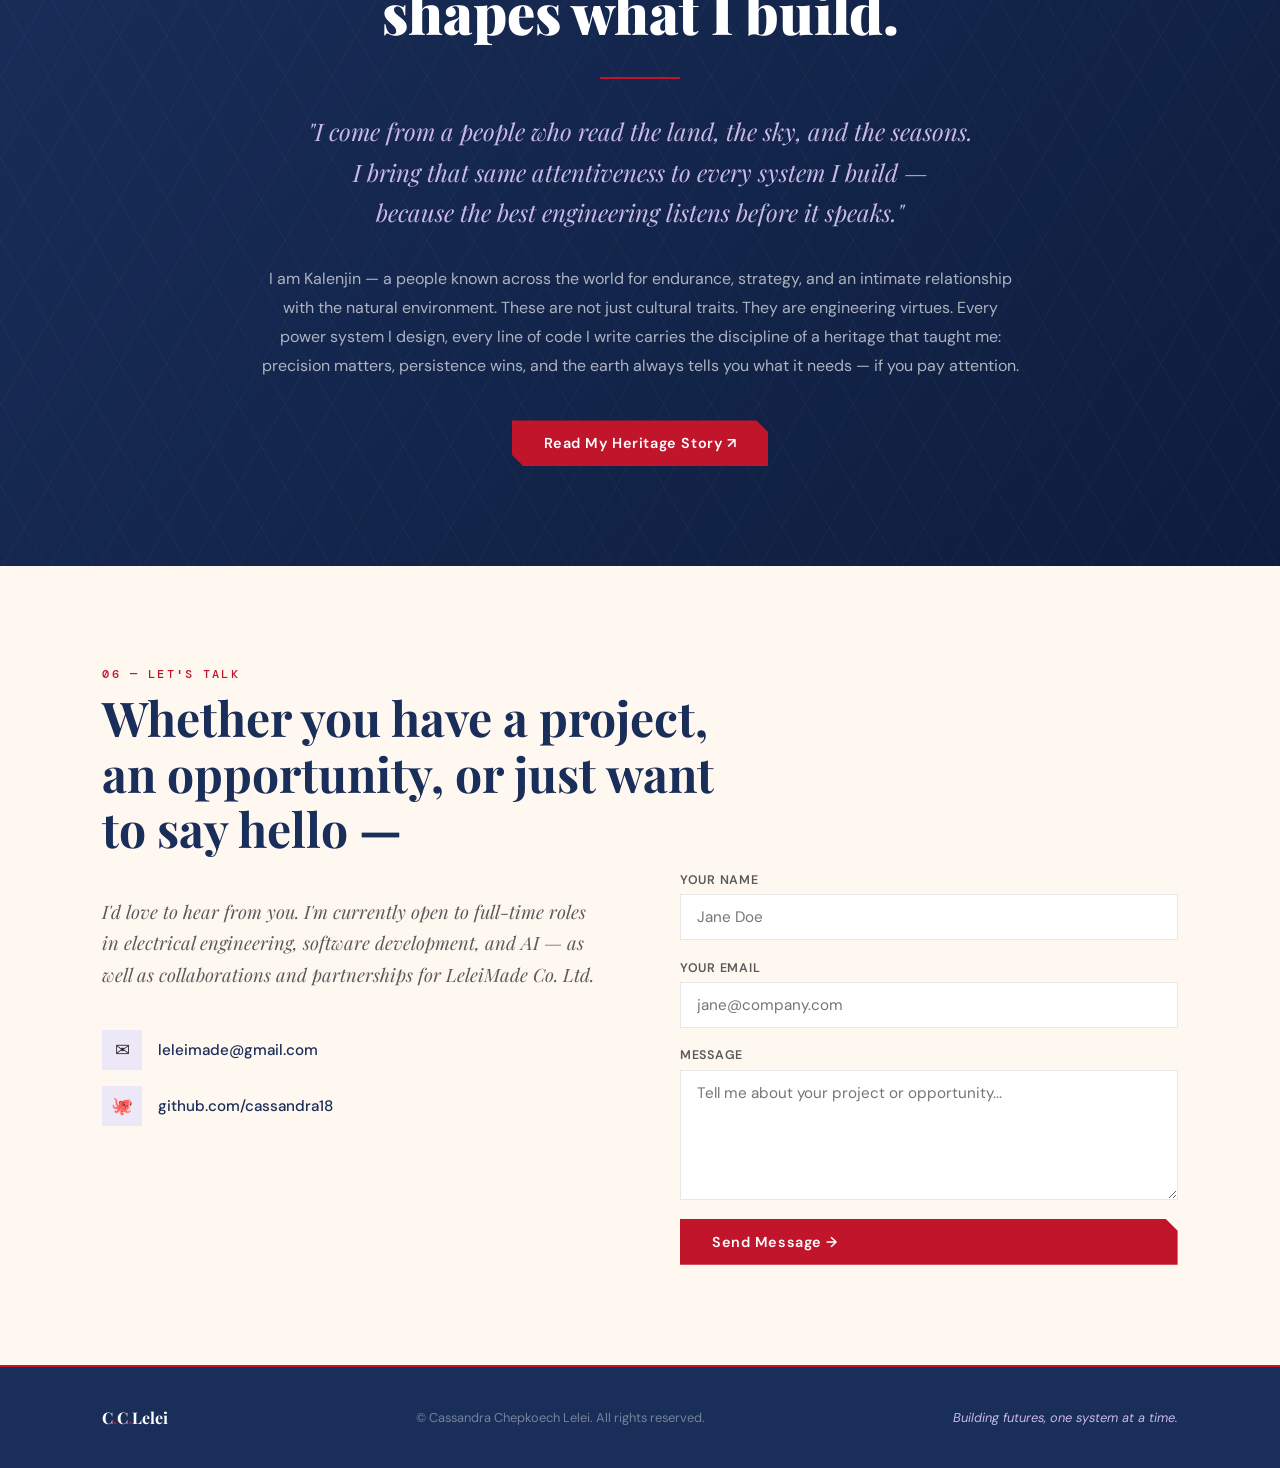
==== commit 7d000695: "added my projects" ====
--- a/cassandra_portfolio.html
+++ b/cassandra_portfolio.html
@@ -98,7 +98,7 @@
       </div>
       <div class="about-text">
         <p class="about-paragraph">
-          I am an <strong>Electrical Engineer</strong> and <strong>Software Developer</strong> with a deep passion for
+          I am an <strong>Electrical Engineer</strong> and <strong> a Software Developer</strong> with a deep passion for
           building systems that work beautifully — not just technically, but for the people who depend on them.
         </p>
         <p class="about-paragraph">
@@ -155,7 +155,7 @@
           <span class="skill-tag">JavaScript</span>
           <span class="skill-tag">HTML & CSS</span>
           <span class="skill-tag">REST APIs</span>
-          <span class="skill-tag">Databases</span>
+          <span class="skill-tag">SQL Databases</span>
           <span class="skill-tag">Git & GitHub</span>
           <span class="skill-tag">Linux/Shell</span>
         </div>
@@ -182,6 +182,27 @@
       <h2 class="section-title">Work that speaks<br>for itself.</h2>
     </div>
     <div class="projects-grid reveal">
+
+        <div class="project-card">
+        <div class="project-card-header"></div>
+        <div class="project-card-body">
+          <div class="project-category">Energy Systems · RenewableEnergy</div>
+          <h3 class="project-title">Solar Hydrogen Energy for Powering Africa</h3>
+          <p class="project-desc">A solar-battery-hydrogen microgrid system designed to power cold storage, hydrogen production, water treatment, and borehole pumping in Merti, Isiolo County, Kenya.</p>
+          <div class="project-tech">
+            <span class="tech-pill">Energy Systems</span>
+            <span class="tech-pill">Energy Management</span>
+            <span class="tech-pill">HOMER Pro</span>
+            <span class="tech-pill">Load Analysis</span>
+            <span class="tech-pill">Energy Storage</span>
+            <span class="tech-pill">Protection Systems</span>
+          </div>
+          <div class="project-links">
+            <a href="https://github.com/cassandra18/SHEPA_Energy_System" class="project-link" target="_blank">GitHub →</a>
+          </div>
+        </div>
+      </div>
+
       <div class="project-card">
         <div class="project-card-header"></div>
         <div class="project-card-body">
@@ -190,13 +211,16 @@
           <p class="project-desc">A platform enabling distributed energy resources to function as a unified, intelligent
             power plant — making clean energy management accessible to communities and businesses across Africa.</p>
           <div class="project-tech">
+            <span class="tech-pill">Energy Systems</span>
+            <span class="tech-pill">Energy Management</span>
             <span class="tech-pill">Python</span>
             <span class="tech-pill">IoT</span>
-            <span class="tech-pill">Energy Systems</span>
+            <span class="tech-pill">AI</span>
+            <span class="tech-pill">ML</span>
             <span class="tech-pill">APIs</span>
           </div>
           <div class="project-links">
-            <a href="https://github.com/cassandra18" class="project-link" target="_blank">GitHub →</a>
+            <a href="https://github.com/cassandra18/LELEIMADE-VPP/blob/main/README.md" class="project-link" target="_blank">GitHub →</a>
           </div>
         </div>
       </div>
@@ -209,13 +233,15 @@
           <p class="project-desc">An intelligent property management platform that streamlines tenant management,
             maintenance requests, and financial reporting — purpose-built for the African real estate market.</p>
           <div class="project-tech">
-            <span class="tech-pill">Python</span>
-            <span class="tech-pill">JavaScript</span>
-            <span class="tech-pill">Database</span>
+            <span class="tech-pill">Node.js</span>
+            <span class="tech-pill">NestJS</span>
+            <span class="tech-pill">Postgres Database</span>
+            <span class="tech-pill">Next.js</span>
+            <span class="tech-pill">TypeScript</span>
             <span class="tech-pill">AI</span>
           </div>
           <div class="project-links">
-            <a href="https://github.com/cassandra18" class="project-link" target="_blank">GitHub →</a>
+            <a href="https://github.com/cassandra18/LELEIMADE.CO-PROPERTY-MANAGEMENT-SAAS" class="project-link" target="_blank">GitHub →</a>
           </div>
         </div>
       </div>
@@ -223,17 +249,18 @@
       <div class="project-card">
         <div class="project-card-header"></div>
         <div class="project-card-body">
-          <div class="project-category">ALX · Software Engineering</div>
-          <h3 class="project-title">[ Add Your ALX Projects Here ]</h3>
-          <p class="project-desc">Replace this card with your favourite project from ALX. Describe the problem it
-            solved, your approach, and the outcome. Be specific — specificity is credibility.</p>
+          <div class="project-category">Personal projects · Software Engineering</div>
+          <h3 class="project-title">Light Academy Junior School</h3>
+          <p class="project-desc">A modern, responsive school website built with React, TypeScript, and Vite..</p>
           <div class="project-tech">
-            <span class="tech-pill">Add</span>
-            <span class="tech-pill">Your</span>
-            <span class="tech-pill">Stack</span>
+            <span class="tech-pill">React 19</span>
+            <span class="tech-pill">TypeScript</span>
+            <span class="tech-pill">Vite</span>
+            <span class="tech-pill">Tailwind CSS</span>
+            <span class="tech-pill">Recharts</span>
           </div>
           <div class="project-links">
-            <a href="https://github.com/cassandra18" class="project-link" target="_blank">GitHub →</a>
+            <a href="https://school-website-3xb8orobt-cassandra18s-projects.vercel.app/" class="project-link" target="_blank">GitHub →</a>
           </div>
         </div>
       </div>
@@ -311,16 +338,16 @@
         <div class="contact-info">
           <div class="contact-item">
             <div class="contact-icon">✉</div>
-            <a href="mailto:your@email.com">your@email.com</a>
+            <a href="mailto:leleimade@gmail.com">leleimade@gmail.com</a>
           </div>
           <div class="contact-item">
             <div class="contact-icon">🐙</div>
             <a href="https://github.com/cassandra18" target="_blank">github.com/cassandra18</a>
           </div>
-          <div class="contact-item">
+          <!-- <div class="contact-item">
             <div class="contact-icon">💼</div>
             <a href="#">linkedin.com/in/cassandra-lelei</a>
-          </div>
+          </div> -->
         </div>
       </div>
       <div class="contact-form">
@@ -344,7 +371,9 @@
   <!-- FOOTER -->
   <footer>
     <div class="footer-brand">C<span>.</span>C<span>.</span>Lelei</div>
-    <div class="footer-copy">© 2025 Cassandra Chepkoech Lelei</div>
+    <div class="footer-copy"> 
+©     <span id="year"></span> Cassandra Chepkoech Lelei. All rights reserved.
+    </div>
     <div class="footer-tagline">Building futures, one system at a time.</div>
   </footer>
 </body>
--- a/style.css
+++ b/style.css
@@ -344,7 +344,40 @@
     overflow: hidden;
     transition: transform 0.3s, box-shadow 0.3s;
     position: relative;
-  }
+    background-size: cover;
+    background-position: center;
+  }
+
+  /* DARK OVERLAY */
+.project-card::before {
+  content: "";
+  position: absolute;
+  inset: 0;
+  background: rgba(10, 20, 40, 0.75); /* darkness level */
+  z-index: 1;
+}
+
+/* Make content sit above overlay */
+.project-card-body {
+  position: relative;
+  z-index: 2;
+}
+
+.project-card:nth-child(1) {
+  background-image: url("images/electrical_energy_output.png");
+}
+
+.project-card:nth-child(2) {
+  background-image: url("images/low-cost-renewable-sources-of-energy.jpg");
+}
+
+.project-card:nth-child(3) {
+  background-image: url("images/leleimade_REMs.png");
+}
+
+.project-card:nth-child(4) {
+  background-image: url("images/school_website.png");
+}
   .project-card:hover { transform: translateY(-8px); box-shadow: 0 20px 50px rgba(26,46,90,0.12); }
   .project-card-header {
     height: 8px;
@@ -356,15 +389,15 @@
   .project-category {
     font-family: 'DM Mono', monospace;
     font-size: 0.7rem; letter-spacing: 0.14em; text-transform: uppercase;
-    color: var(--cherry); font-weight: 500; margin-bottom: 0.5rem;
+    color: var(--orange-deep); font-weight: 500; margin-bottom: 0.5rem;
   }
   .project-title {
     font-family: 'Playfair Display', serif;
     font-size: 1.3rem; font-weight: 700;
-    color: var(--deep-blue); margin-bottom: 0.8rem;
+    color: var(--white); margin-bottom: 0.8rem;
   }
   .project-desc {
-    font-size: 0.92rem; line-height: 1.7; color: var(--gray-mid);
+    font-size: 0.92rem; line-height: 1.7; color: var(--gray-light);
     margin-bottom: 1.2rem;
   }
   .project-tech { display: flex; flex-wrap: wrap; gap: 0.4rem; margin-bottom: 1.5rem; }
@@ -377,9 +410,9 @@
   .project-links { display: flex; gap: 0.8rem; }
   .project-link {
     font-size: 0.82rem; font-weight: 600;
-    color: var(--cherry); text-decoration: none;
+    color: var(--orange-deep); text-decoration: none;
     letter-spacing: 0.04em; text-transform: uppercase;
-    border-bottom: 1px solid var(--cherry);
+    border-bottom: 1px solid var(--orange-deep);
     padding-bottom: 1px;
     transition: color 0.2s;
   }
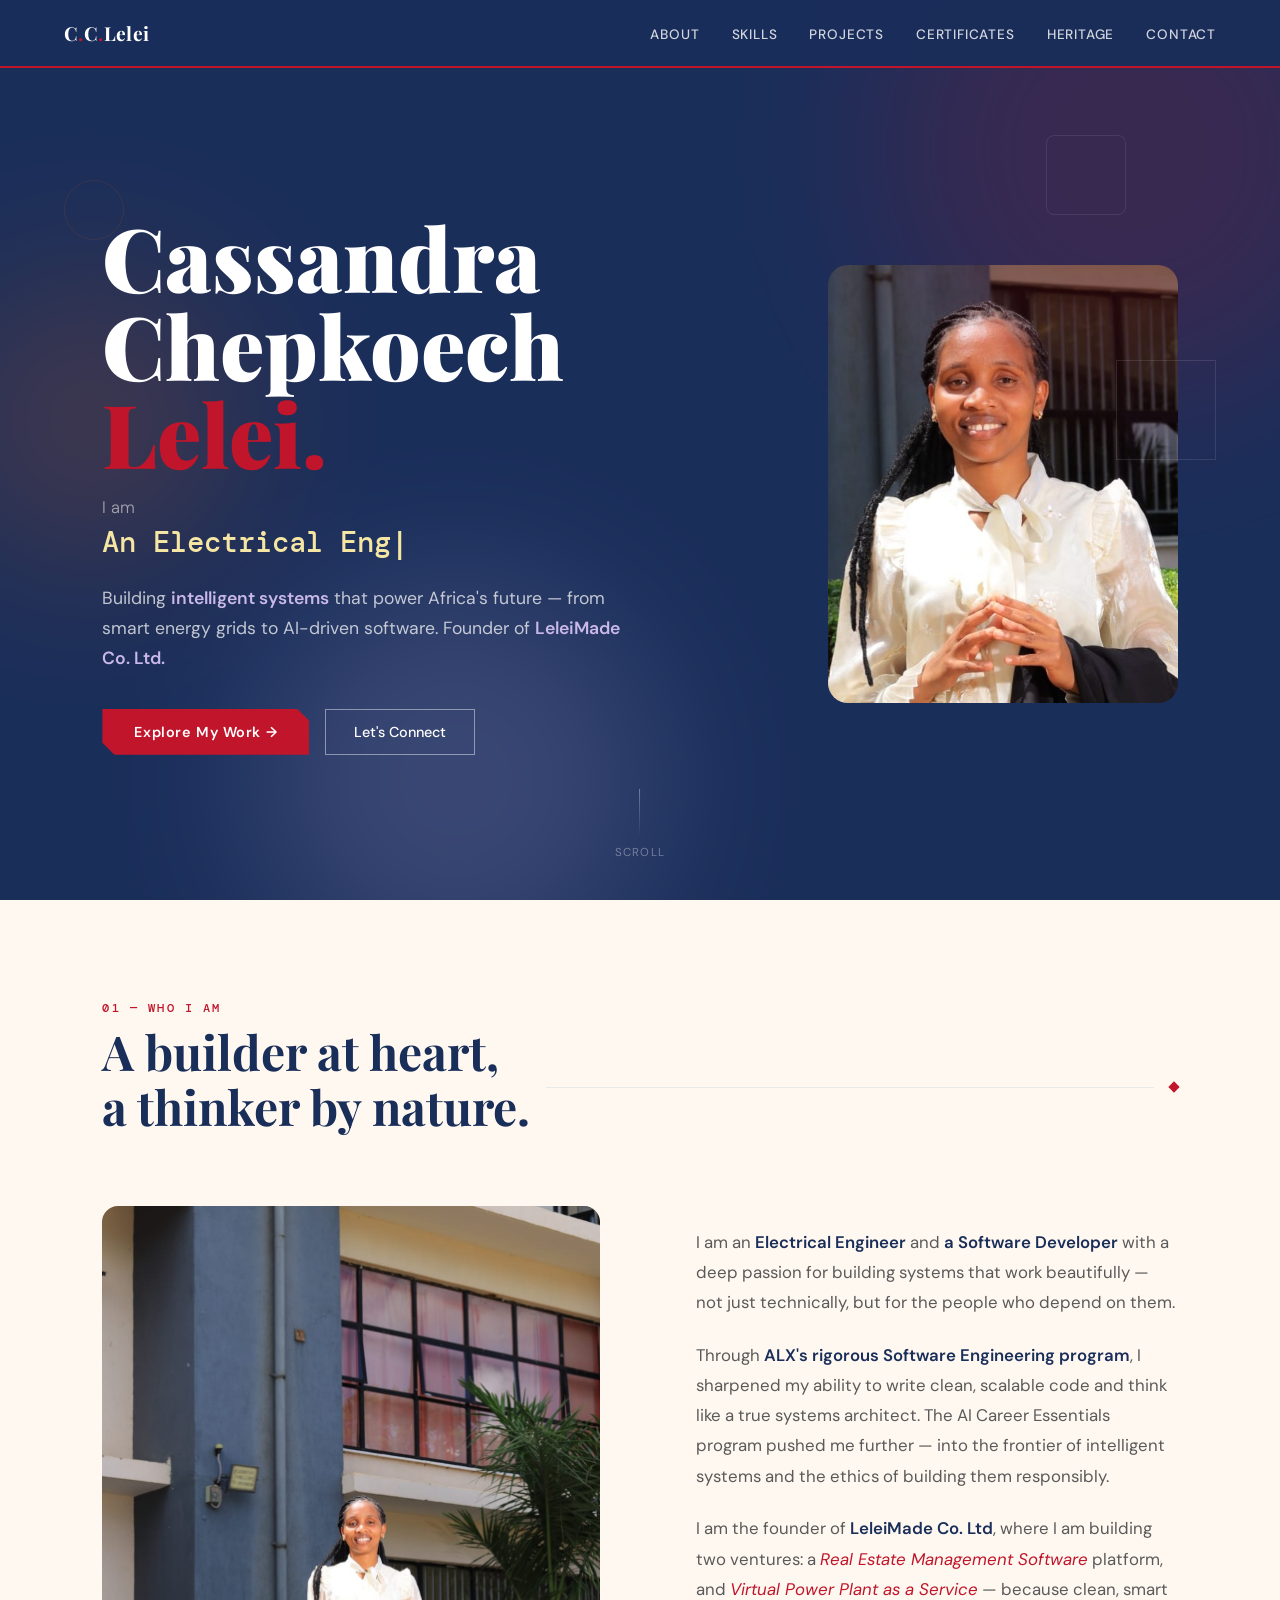
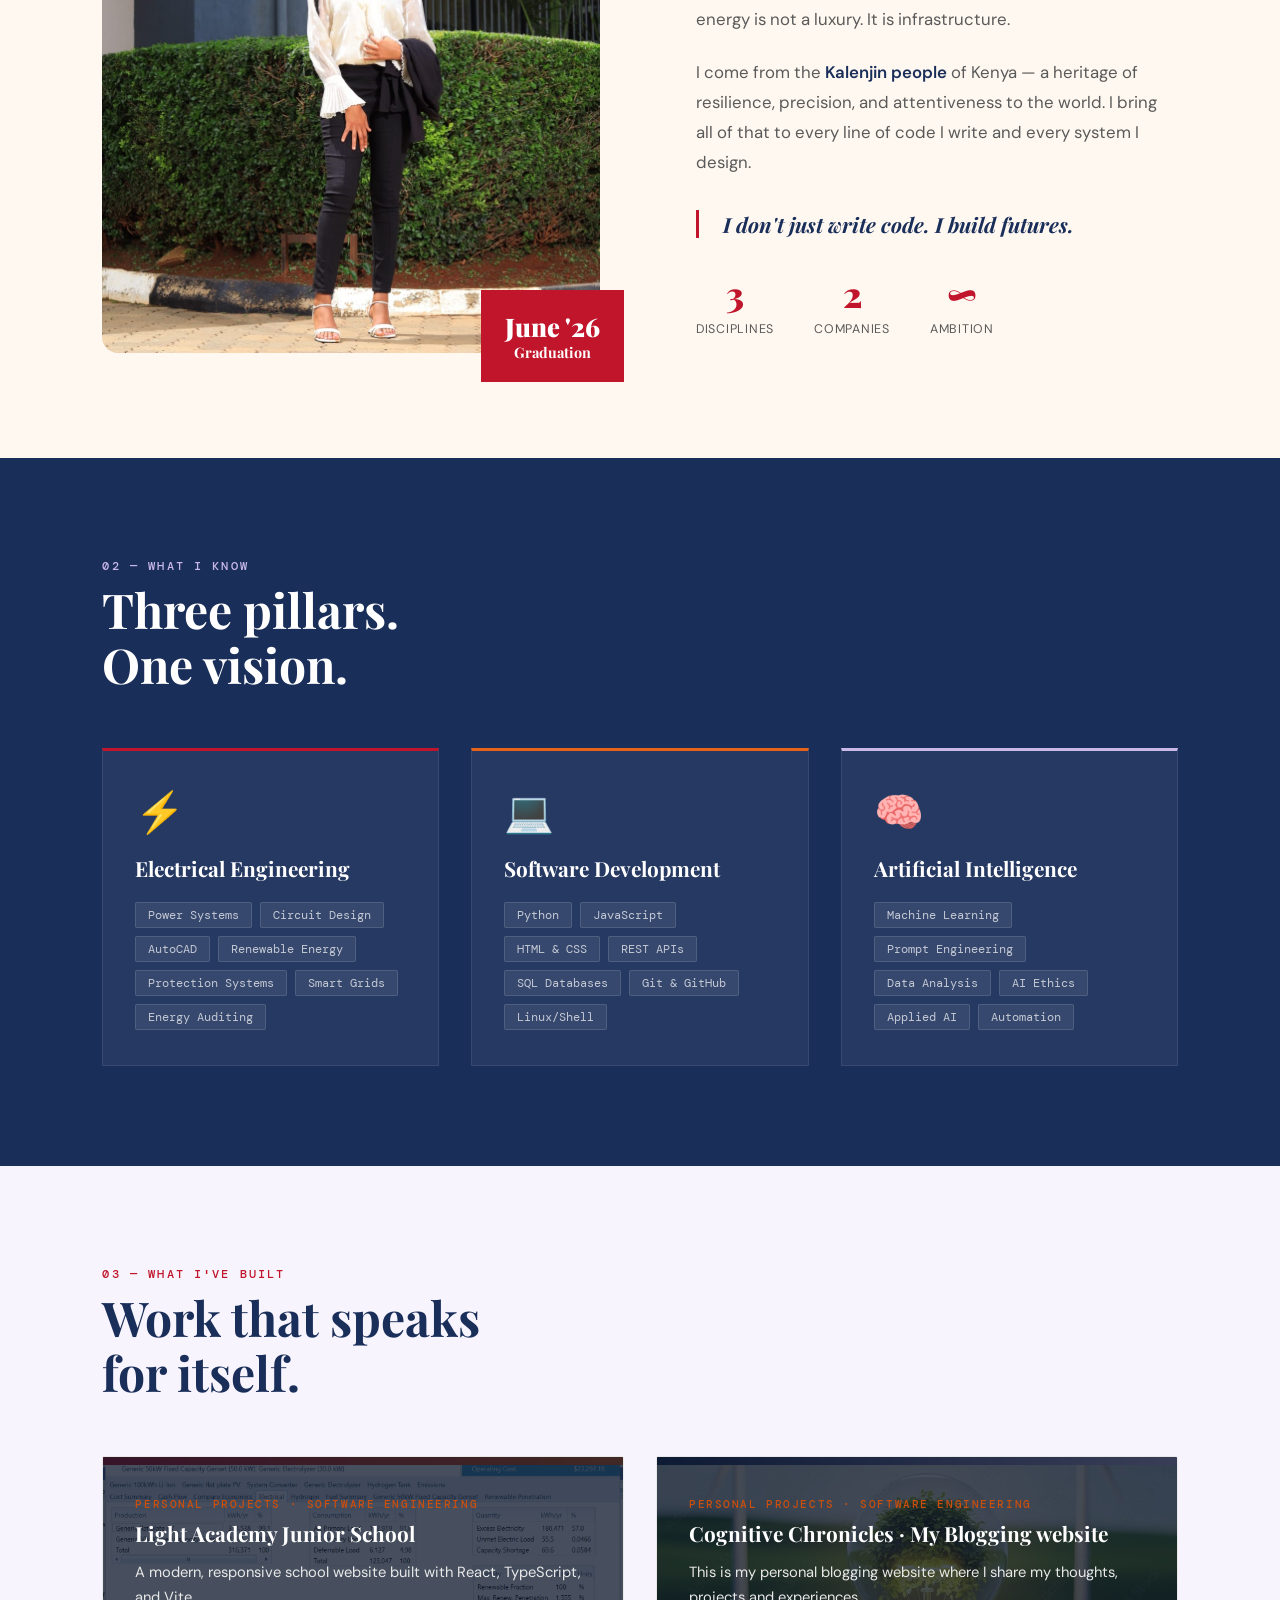
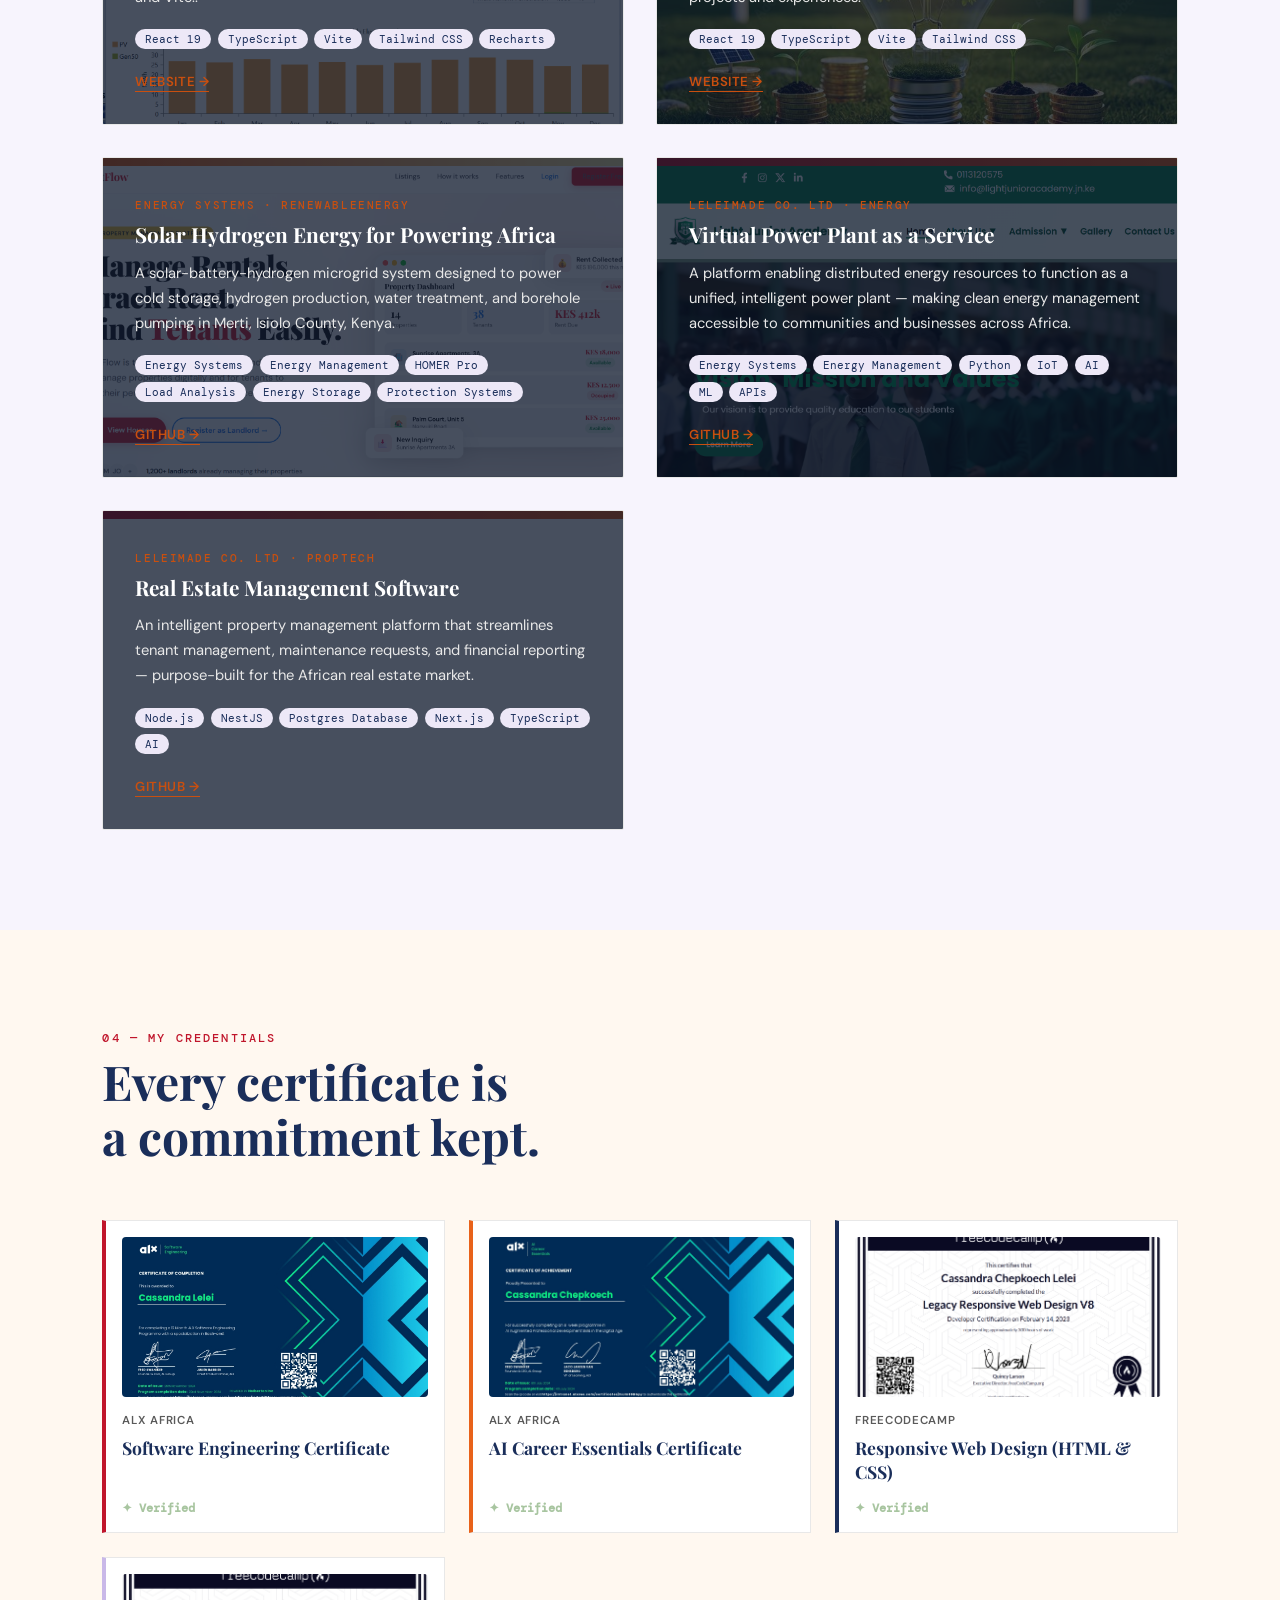
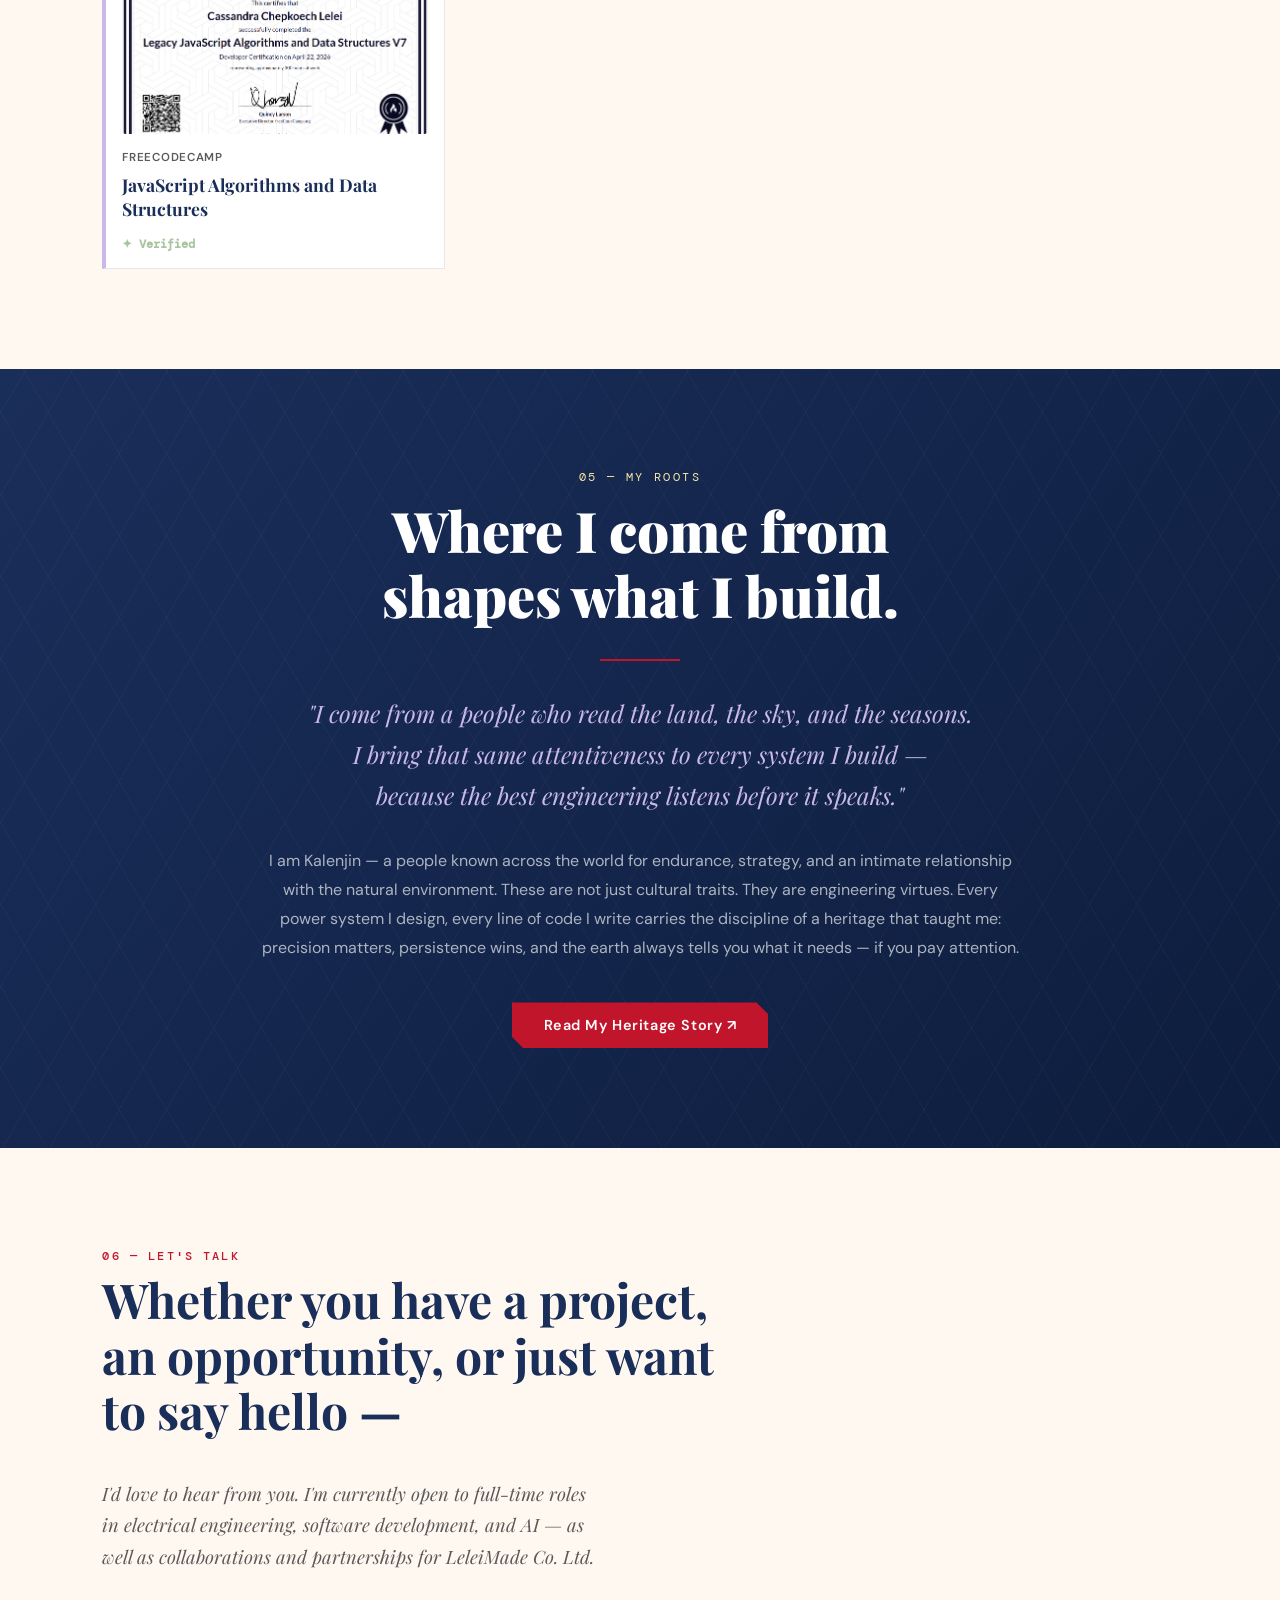
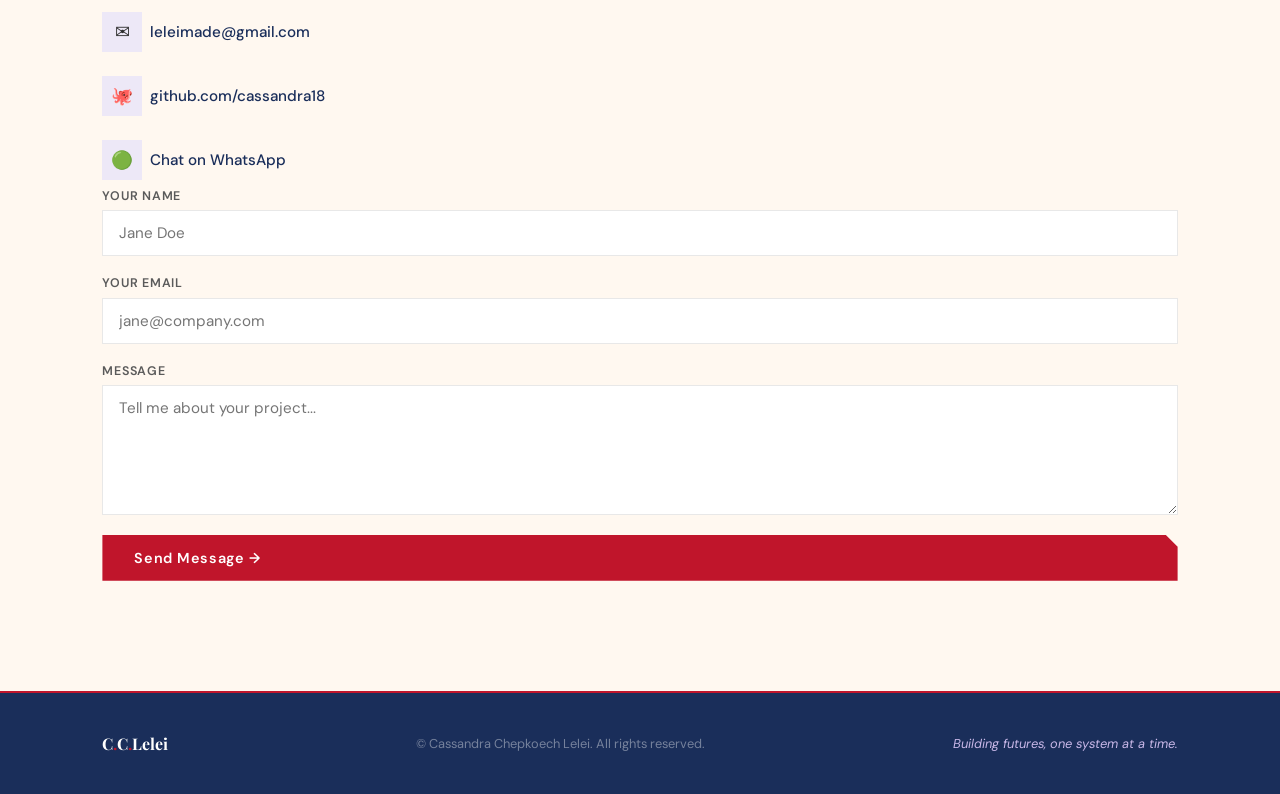
==== commit 22305413: "added certificates and made the contact form active Co-authored-by: Copilot <copilot@github.com>" ====
--- a/cassandra_portfolio.html
+++ b/cassandra_portfolio.html
@@ -46,9 +46,9 @@
       <!-- LEFT SIDE  (text)-->
       <div class="hero-text">
         <h1 class="hero-name">
-        Cassandra<br>
-        Chepkoech<br>
-        <span class="accent">Lelei.</span>
+          Cassandra<br>
+          Chepkoech<br>
+          <span class="accent">Lelei.</span>
         </h1>
         <div class="hero-typewriter-wrap">
           <div class="hero-typewriter-label">I am </div>
@@ -98,7 +98,8 @@
       </div>
       <div class="about-text">
         <p class="about-paragraph">
-          I am an <strong>Electrical Engineer</strong> and <strong> a Software Developer</strong> with a deep passion for
+          I am an <strong>Electrical Engineer</strong> and <strong> a Software Developer</strong> with a deep passion
+          for
           building systems that work beautifully — not just technically, but for the people who depend on them.
         </p>
         <p class="about-paragraph">
@@ -183,12 +184,51 @@
     </div>
     <div class="projects-grid reveal">
 
-        <div class="project-card">
+      <div class="project-card">
+        <div class="project-card-header"></div>
+        <div class="project-card-body">
+          <div class="project-category">Personal projects · Software Engineering</div>
+          <h3 class="project-title">Light Academy Junior School</h3>
+          <p class="project-desc">A modern, responsive school website built with React, TypeScript, and Vite..</p>
+          <div class="project-tech">
+            <span class="tech-pill">React 19</span>
+            <span class="tech-pill">TypeScript</span>
+            <span class="tech-pill">Vite</span>
+            <span class="tech-pill">Tailwind CSS</span>
+            <span class="tech-pill">Recharts</span>
+          </div>
+          <div class="project-links">
+            <a href="https://school-website-3xb8orobt-cassandra18s-projects.vercel.app/" class="project-link"
+              target="_blank">Website →</a>
+          </div>
+        </div>
+      </div>
+
+      <div class="project-card">
+        <div class="project-card-header"></div>
+        <div class="project-card-body">
+          <div class="project-category">Personal projects · Software Engineering</div>
+          <h3 class="project-title">Cognitive Chronicles · My Blogging website</h3>
+          <p class="project-desc">This is my personal blogging website where I share my thoughts, projects and experiences.</p>
+          <div class="project-tech">
+            <span class="tech-pill">React 19</span>
+            <span class="tech-pill">TypeScript</span>
+            <span class="tech-pill">Vite</span>
+            <span class="tech-pill">Tailwind CSS</span>
+          </div>
+          <div class="project-links">
+            <a href="https://cassys-b7ixf8rps-cassandra18s-projects.vercel.app/" class="project-link"
+              target="_blank">Website →</a>
+          </div>
+        </div>
+      </div>
+      <div class="project-card">
         <div class="project-card-header"></div>
         <div class="project-card-body">
           <div class="project-category">Energy Systems · RenewableEnergy</div>
           <h3 class="project-title">Solar Hydrogen Energy for Powering Africa</h3>
-          <p class="project-desc">A solar-battery-hydrogen microgrid system designed to power cold storage, hydrogen production, water treatment, and borehole pumping in Merti, Isiolo County, Kenya.</p>
+          <p class="project-desc">A solar-battery-hydrogen microgrid system designed to power cold storage, hydrogen
+            production, water treatment, and borehole pumping in Merti, Isiolo County, Kenya.</p>
           <div class="project-tech">
             <span class="tech-pill">Energy Systems</span>
             <span class="tech-pill">Energy Management</span>
@@ -198,7 +238,8 @@
             <span class="tech-pill">Protection Systems</span>
           </div>
           <div class="project-links">
-            <a href="https://github.com/cassandra18/SHEPA_Energy_System" class="project-link" target="_blank">GitHub →</a>
+            <a href="https://github.com/cassandra18/SHEPA_Energy_System" class="project-link" target="_blank">GitHub
+              →</a>
           </div>
         </div>
       </div>
@@ -220,7 +261,8 @@
             <span class="tech-pill">APIs</span>
           </div>
           <div class="project-links">
-            <a href="https://github.com/cassandra18/LELEIMADE-VPP/blob/main/README.md" class="project-link" target="_blank">GitHub →</a>
+            <a href="https://github.com/cassandra18/LELEIMADE-VPP/blob/main/README.md" class="project-link"
+              target="_blank">GitHub →</a>
           </div>
         </div>
       </div>
@@ -241,28 +283,13 @@
             <span class="tech-pill">AI</span>
           </div>
           <div class="project-links">
-            <a href="https://github.com/cassandra18/LELEIMADE.CO-PROPERTY-MANAGEMENT-SAAS" class="project-link" target="_blank">GitHub →</a>
-          </div>
-        </div>
-      </div>
-
-      <div class="project-card">
-        <div class="project-card-header"></div>
-        <div class="project-card-body">
-          <div class="project-category">Personal projects · Software Engineering</div>
-          <h3 class="project-title">Light Academy Junior School</h3>
-          <p class="project-desc">A modern, responsive school website built with React, TypeScript, and Vite..</p>
-          <div class="project-tech">
-            <span class="tech-pill">React 19</span>
-            <span class="tech-pill">TypeScript</span>
-            <span class="tech-pill">Vite</span>
-            <span class="tech-pill">Tailwind CSS</span>
-            <span class="tech-pill">Recharts</span>
-          </div>
-          <div class="project-links">
-            <a href="https://school-website-3xb8orobt-cassandra18s-projects.vercel.app/" class="project-link" target="_blank">GitHub →</a>
-          </div>
-        </div>
+            <a href="https://github.com/cassandra18/LELEIMADE.CO-PROPERTY-MANAGEMENT-SAAS" class="project-link"
+              target="_blank">GitHub →</a>
+          </div>
+        </div>
+      </div>
+
+      
       </div>
     </div>
   </section>
@@ -275,31 +302,34 @@
     </div>
     <div class="certs-grid reveal">
       <div class="cert-card">
+        <img src="images/ALX_SOFTWARE_CERTIFICATE.jpeg" alt="ALX Software Engineering Certificate" class="cert-image">
         <div class="cert-org">ALX Africa</div>
         <div class="cert-name">Software Engineering Certificate</div>
         <div class="cert-badge">✦ Verified</div>
-        <a href="#" class="cert-link">View Certificate ↗</a>
-      </div>
+      </div>
+
       <div class="cert-card">
+        <img src="images/AiCE_Certificate.jpeg" alt="ALX Software Engineering Certificate" class="cert-image">
         <div class="cert-org">ALX Africa</div>
         <div class="cert-name">AI Career Essentials Certificate</div>
         <div class="cert-badge">✦ Verified</div>
-        <a href="#" class="cert-link">View Certificate ↗</a>
-      </div>
+      </div>
+
       <div class="cert-card">
+        <img src="images/Freecodecamp_Web_dev_Certificate.png" alt="ALX Software Engineering Certificate"
+          class="cert-image">
         <div class="cert-org">freeCodeCamp</div>
         <div class="cert-name">Responsive Web Design (HTML & CSS)</div>
         <div class="cert-badge">✦ Verified</div>
-        <a href="https://freecodecamp.org/certification/cassandra18/responsive-web-design" class="cert-link"
-          target="_blank">View Certificate ↗</a>
-      </div>
+      </div>
+
       <div class="cert-card">
-        <div class="cert-org">Canva · Cultural Heritage</div>
-        <div class="cert-name">Kalenjin Heritage — A Cultural Story</div>
-        <div class="cert-badge">✦ Published</div>
-        <a href="#" class="cert-link">View Project ↗</a>
-      </div>
-    </div>
+        <img src="images/Freedcodecamp_JS_Certificate.png" alt="ALX Software Engineering Certificate"
+          class="cert-image">
+        <div class="cert-org">freeCodeCamp</div>
+        <div class="cert-name">JavaScript Algorithms and Data Structures</div>
+        <div class="cert-badge">✦ Verified</div>
+      </div>
   </section>
 
   <!-- HERITAGE -->
@@ -320,7 +350,7 @@
         design, every line of code I write carries the discipline of a heritage that taught me: precision matters,
         persistence wins, and the earth always tells you what it needs — if you pay attention.
       </p>
-      <a href="#" class="btn-primary">Read My Heritage Story ↗</a>
+      <a href="https://kalenjinheritage.my.canva.site/" class="btn-primary" target="_blank">Read My Heritage Story ↗</a>
     </div>
   </section>
 
@@ -331,51 +361,90 @@
       <h2 class="section-title">Whether you have a project,<br>an opportunity, or just want<br>to say hello —</h2>
     </div>
     <div class="contact-inner reveal">
-      <div class="contact-left">
-        <p class="contact-tagline">I'd love to hear from you. I'm currently open to full-time roles in electrical
-          engineering, software development, and AI — as well as collaborations and partnerships for LeleiMade Co. Ltd.
-        </p>
-        <div class="contact-info">
-          <div class="contact-item">
-            <div class="contact-icon">✉</div>
-            <a href="mailto:leleimade@gmail.com">leleimade@gmail.com</a>
-          </div>
-          <div class="contact-item">
-            <div class="contact-icon">🐙</div>
-            <a href="https://github.com/cassandra18" target="_blank">github.com/cassandra18</a>
-          </div>
-          <!-- <div class="contact-item">
-            <div class="contact-icon">💼</div>
-            <a href="#">linkedin.com/in/cassandra-lelei</a>
-          </div> -->
-        </div>
-      </div>
-      <div class="contact-form">
+  <div class="contact-left">
+    
+    <p class="contact-tagline">
+      I'd love to hear from you. I'm currently open to full-time roles in electrical
+      engineering, software development, and AI — as well as collaborations and partnerships for LeleiMade Co. Ltd.
+    </p>
+
+    <div class="contact-info">
+
+      <div class="contact-item">
+        <div class="contact-icon">✉</div>
+        <a href="mailto:leleimade@gmail.com">leleimade@gmail.com</a>
+      </div>
+
+      <div class="contact-item">
+        <div class="contact-icon">🐙</div>
+        <a href="https://github.com/cassandra18" target="_blank">
+          github.com/cassandra18
+        </a>
+      </div>
+
+      <div class="contact-item">
+        <div class="contact-icon">🟢</div>
+        <a 
+          href="https://wa.me/2547113120575?text=Hi%20Cassandra,%20I%20saw%20your%20portfolio%20and..."
+          target="_blank"
+        >
+          Chat on WhatsApp
+        </a>
+      </div>
+
+      <!-- Optional LinkedIn -->
+      <!--
+      <div class="contact-item">
+        <div class="contact-icon">💼</div>
+        <a href="#">linkedin.com/in/cassandra-lelei</a>
+      </div>
+      -->
+
+    </div>
+  </div>
+</div>
+      </div>
+      <form action="https://formspree.io/f/mrerrgbb" method="POST" class="contact-form">
+
         <div class="form-group">
           <label class="form-label">Your Name</label>
-          <input type="text" class="form-input" placeholder="Jane Doe" />
-        </div>
+          <input type="text" name="name" class="form-input" placeholder="Jane Doe" required />
+        </div>
+
         <div class="form-group">
           <label class="form-label">Your Email</label>
-          <input type="email" class="form-input" placeholder="jane@company.com" />
-        </div>
+          <input type="email" name="email" class="form-input" placeholder="jane@company.com" required />
+        </div>
+
         <div class="form-group">
           <label class="form-label">Message</label>
-          <textarea class="form-textarea" placeholder="Tell me about your project or opportunity..."></textarea>
-        </div>
-        <button class="form-submit">Send Message →</button>
-      </div>
+          <textarea name="message" class="form-textarea" placeholder="Tell me about your project..."
+            required></textarea>
+        </div>
+
+        <button type="submit" class="form-submit">
+          <span class="btn-text">Send Message →</span>
+          <span class="btn-loader"></span>
+        </button>
+      </form>
+
+      <p id="form-status" class="form-status"></p>
     </div>
   </section>
 
   <!-- FOOTER -->
   <footer>
     <div class="footer-brand">C<span>.</span>C<span>.</span>Lelei</div>
-    <div class="footer-copy"> 
-©     <span id="year"></span> Cassandra Chepkoech Lelei. All rights reserved.
+    <div class="footer-copy">
+      © <span id="year"></span> Cassandra Chepkoech Lelei. All rights reserved.
     </div>
     <div class="footer-tagline">Building futures, one system at a time.</div>
   </footer>
+
+  <div id="cert-modal" class="cert-modal">
+    <span class="close-btn">&times;</span>
+    <img class="modal-content" id="modal-img">
+  </div>
 </body>
 
 </html>
--- a/style.css
+++ b/style.css
@@ -1,111 +1,231 @@
-
-  :root {
-    --cherry: #C0152B;
-    --cherry-light: #E8294A;
-    --deep-blue: #1A2E5A;
-    --blue-mid: #2C4A8A;
-    --lilac: #C9B8E8;
-    --lilac-light: #EDE8F7;
-    --lilac-pale: #F7F4FD;
-    --butter: #F5E6A3;
-    --butter-light: #FDF6D8;
-    --cream: #FFF8F0;
-    --baby-pink: #F7D6E0;
-    --pink-light: #FEF0F4;
-    --orange-deep: #C94F0F;
-    --orange: #E8621A;
-    --orange-bright: #FF8C42;
-    --orange-light: #FDE8D8;
-    --sage: #A8C5A0;
-    --sage-light: #E8F5E4;
-    --gray-dark: #2D2D2D;
-    --gray-mid: #5A5A5A;
-    --gray-light: #E8E8E8;
-    --white: #FFFFFF;
-  }
-
-  * { margin: 0; padding: 0; box-sizing: border-box; }
-
-  html { scroll-behavior: smooth; }
-
-  body {
-    font-family: 'DM Sans', sans-serif;
-    background: var(--cream);
-    color: var(--gray-dark);
-    overflow-x: hidden;
-    width: 100%;
-  }
-
-  /* ── NAV ── */
-  nav {
-    position: fixed; top: 0; left: 0; right: 0; z-index: 100;
-    background: rgba(26, 46, 90, 0.97);
-    backdrop-filter: blur(12px);
-    display: flex; align-items: center; justify-content: space-between;
-    padding: 0 5%;
-    height: 68px;
-    border-bottom: 2px solid var(--cherry);
-  }
-  .nav-logo {
-    font-family: 'Playfair Display', serif;
-    font-size: 1.2rem; font-weight: 700;
-    color: var(--white);
-    letter-spacing: 0.02em;
-  }
-  .nav-logo span { color: var(--cherry); }
-  .nav-links { display: flex; gap: 2rem; list-style: none; }
-  .nav-links a {
-    color: rgba(255,255,255,0.8);
-    text-decoration: none;
-    font-size: 0.85rem; font-weight: 500;
-    letter-spacing: 0.06em; text-transform: uppercase;
-    transition: color 0.25s;
-  }
-  .nav-links a:hover { color: var(--butter); }
-
-  /* ── HERO ── */
-  #hero {
-    min-height: 100vh;
-    background: var(--deep-blue);
-    position: relative; overflow: hidden;
-    display: flex; align-items: center;
-    padding: 68px 8% 0;
-  }
-  .hero-bg {
-    position: absolute; inset: 0; pointer-events: none;
-    overflow: hidden;
-  }
-  .orb {
-    position: absolute; border-radius: 50%;
-    filter: blur(80px); opacity: 0.18;
-    animation: drift 12s ease-in-out infinite alternate;
-  }
-  .orb-1 { width: 500px; height: 500px; background: var(--cherry); top: -100px; right: -100px; animation-delay: 0s; }
-  .orb-2 { width: 400px; height: 400px; background: var(--lilac); bottom: -80px; left: 20%; animation-delay: -4s; }
-  .orb-3 { width: 300px; height: 300px; background: var(--orange); top: 30%; left: -60px; animation-delay: -8s; }
-  @keyframes drift { from { transform: translate(0,0) scale(1); } to { transform: translate(30px, 20px) scale(1.08); } }
-
-  .floating-shapes { position: absolute; inset: 0; pointer-events: none; }
-  .shape {
-    position: absolute;
-    border: 1.5px solid;
-    animation: spin-slow linear infinite;
-    opacity: 0.12;
-  }
-  .shape-1 { width: 80px; height: 80px; border-color: var(--lilac); border-radius: 8px; top: 15%; right: 12%; animation-duration: 20s; }
-  .shape-2 { width: 50px; height: 50px; border-color: var(--butter); border-radius: 50%; top: 65%; right: 25%; animation-duration: 15s; animation-direction: reverse; }
-  .shape-3 { width: 100px; height: 100px; border-color: var(--baby-pink); top: 40%; right: 5%; animation-duration: 25s; }
-  .shape-4 { width: 60px; height: 60px; border-color: var(--orange); border-radius: 50%; top: 20%; left: 5%; animation-duration: 18s; }
-  @keyframes spin-slow { from { transform: rotate(0deg); } to { transform: rotate(360deg); } }
-
-  .hero-content {
+:root {
+  --cherry: #C0152B;
+  --cherry-light: #E8294A;
+  --deep-blue: #1A2E5A;
+  --blue-mid: #2C4A8A;
+  --lilac: #C9B8E8;
+  --lilac-light: #EDE8F7;
+  --lilac-pale: #F7F4FD;
+  --butter: #F5E6A3;
+  --butter-light: #FDF6D8;
+  --cream: #FFF8F0;
+  --baby-pink: #F7D6E0;
+  --pink-light: #FEF0F4;
+  --orange-deep: #C94F0F;
+  --orange: #E8621A;
+  --orange-bright: #FF8C42;
+  --orange-light: #FDE8D8;
+  --sage: #A8C5A0;
+  --sage-light: #E8F5E4;
+  --gray-dark: #2D2D2D;
+  --gray-mid: #5A5A5A;
+  --gray-light: #E8E8E8;
+  --white: #FFFFFF;
+}
+
+* {
+  margin: 0;
+  padding: 0;
+  box-sizing: border-box;
+}
+
+html {
+  scroll-behavior: smooth;
+}
+
+body {
+  font-family: 'DM Sans', sans-serif;
+  background: var(--cream);
+  color: var(--gray-dark);
+  overflow-x: hidden;
+  width: 100%;
+}
+
+/* ── NAV ── */
+nav {
+  position: fixed;
+  top: 0;
+  left: 0;
+  right: 0;
+  z-index: 100;
+  background: rgba(26, 46, 90, 0.97);
+  backdrop-filter: blur(12px);
+  display: flex;
+  align-items: center;
+  justify-content: space-between;
+  padding: 0 5%;
+  height: 68px;
+  border-bottom: 2px solid var(--cherry);
+}
+
+.nav-logo {
+  font-family: 'Playfair Display', serif;
+  font-size: 1.2rem;
+  font-weight: 700;
+  color: var(--white);
+  letter-spacing: 0.02em;
+}
+
+.nav-logo span {
+  color: var(--cherry);
+}
+
+.nav-links {
+  display: flex;
+  gap: 2rem;
+  list-style: none;
+}
+
+.nav-links a {
+  color: rgba(255, 255, 255, 0.8);
+  text-decoration: none;
+  font-size: 0.85rem;
+  font-weight: 500;
+  letter-spacing: 0.06em;
+  text-transform: uppercase;
+  transition: color 0.25s;
+}
+
+.nav-links a:hover {
+  color: var(--butter);
+}
+
+/* ── HERO ── */
+#hero {
+  min-height: 100vh;
+  background: var(--deep-blue);
+  position: relative;
+  overflow: hidden;
+  display: flex;
+  align-items: center;
+  padding: 68px 8% 0;
+}
+
+.hero-bg {
+  position: absolute;
+  inset: 0;
+  pointer-events: none;
+  overflow: hidden;
+}
+
+.orb {
+  position: absolute;
+  border-radius: 50%;
+  filter: blur(80px);
+  opacity: 0.18;
+  animation: drift 12s ease-in-out infinite alternate;
+}
+
+.orb-1 {
+  width: 500px;
+  height: 500px;
+  background: var(--cherry);
+  top: -100px;
+  right: -100px;
+  animation-delay: 0s;
+}
+
+.orb-2 {
+  width: 400px;
+  height: 400px;
+  background: var(--lilac);
+  bottom: -80px;
+  left: 20%;
+  animation-delay: -4s;
+}
+
+.orb-3 {
+  width: 300px;
+  height: 300px;
+  background: var(--orange);
+  top: 30%;
+  left: -60px;
+  animation-delay: -8s;
+}
+
+@keyframes drift {
+  from {
+    transform: translate(0, 0) scale(1);
+  }
+
+  to {
+    transform: translate(30px, 20px) scale(1.08);
+  }
+}
+
+.floating-shapes {
+  position: absolute;
+  inset: 0;
+  pointer-events: none;
+}
+
+.shape {
+  position: absolute;
+  border: 1.5px solid;
+  animation: spin-slow linear infinite;
+  opacity: 0.12;
+}
+
+.shape-1 {
+  width: 80px;
+  height: 80px;
+  border-color: var(--lilac);
+  border-radius: 8px;
+  top: 15%;
+  right: 12%;
+  animation-duration: 20s;
+}
+
+.shape-2 {
+  width: 50px;
+  height: 50px;
+  border-color: var(--butter);
+  border-radius: 50%;
+  top: 65%;
+  right: 25%;
+  animation-duration: 15s;
+  animation-direction: reverse;
+}
+
+.shape-3 {
+  width: 100px;
+  height: 100px;
+  border-color: var(--baby-pink);
+  top: 40%;
+  right: 5%;
+  animation-duration: 25s;
+}
+
+.shape-4 {
+  width: 60px;
+  height: 60px;
+  border-color: var(--orange);
+  border-radius: 50%;
+  top: 20%;
+  left: 5%;
+  animation-duration: 18s;
+}
+
+@keyframes spin-slow {
+  from {
+    transform: rotate(0deg);
+  }
+
+  to {
+    transform: rotate(360deg);
+  }
+}
+
+.hero-content {
   display: flex;
   align-items: center;
   justify-content: space-between;
   gap: 2rem;
-  width: 100%;              /* important */
-  max-width: 1200px;        /* control layout width */
-  margin: 0 auto;  
+  width: 100%;
+  /* important */
+  max-width: 1200px;
+  /* control layout width */
+  margin: 0 auto;
 
 }
 
@@ -126,234 +246,414 @@
   border-radius: 20px;
   object-fit: cover;
 }
-  .hero-name {
-    font-family: 'Playfair Display', serif;
-    font-size: clamp(3rem, 7vw, 5.5rem);
-    font-weight: 900; line-height: 1.0;
-    color: var(--white);
-    animation: fadeUp 0.8s 0.15s ease both;
-  }
-  .hero-name .accent { color: var(--cherry); display: block; }
-
-  .hero-typewriter-wrap {
-    margin: 1.2rem 0;
-    animation: fadeUp 0.8s 0.3s ease both;
-  }
-  .hero-typewriter-label {
-    font-size: 1.05rem; font-weight: 300;
-    color: rgba(255,255,255,0.55);
-    margin-bottom: 0.3rem;
-  }
-  .hero-typewriter {
-    font-family: 'DM Mono', monospace;
-    font-size: clamp(1.2rem, 3vw, 1.8rem);
-    color: var(--butter);
-    font-weight: 500;
-    min-height: 2.4rem;
-  }
-  .cursor { display: inline-block; animation: blink 1s step-end infinite; }
-  @keyframes blink { 50% { opacity: 0; } }
-
-  .hero-tagline {
-    font-size: 1.1rem; font-weight: 400; line-height: 1.7;
-    color: rgba(255,255,255,0.72);
-    margin: 1.4rem 0 2.2rem;
-    animation: fadeUp 0.8s 0.45s ease both;
-    max-width: 580px;
-  }
-  .hero-tagline strong { color: var(--lilac); font-weight: 600; }
-
-  .hero-ctas {
-    display: flex; gap: 1rem; flex-wrap: wrap;
-    animation: fadeUp 0.8s 0.6s ease both;
-  }
-  .btn-primary {
-    background: var(--cherry);
-    color: var(--white);
-    border: none; cursor: pointer;
-    padding: 14px 32px;
-    font-family: 'DM Sans', sans-serif;
-    font-size: 0.9rem; font-weight: 600;
-    letter-spacing: 0.04em;
-    text-decoration: none; display: inline-block;
-    transition: all 0.25s;
-    clip-path: polygon(0 0, calc(100% - 12px) 0, 100% 12px, 100% 100%, 12px 100%, 0 calc(100% - 12px));
-  }
-  .btn-primary:hover { background: var(--cherry-light); transform: translateY(-2px); box-shadow: 0 8px 24px rgba(192,21,43,0.4); }
-
-  .btn-outline {
-    background: transparent;
-    color: var(--white);
-    border: 1.5px solid rgba(255,255,255,0.45);
-    cursor: pointer;
-    padding: 13px 28px;
-    font-family: 'DM Sans', sans-serif;
-    font-size: 0.9rem; font-weight: 500;
-    text-decoration: none; display: inline-block;
-    transition: all 0.25s;
-  }
-  .btn-outline:hover { border-color: var(--butter); color: var(--butter); transform: translateY(-2px); }
-
-  .hero-scroll-hint {
-    position: absolute; bottom: 2.5rem; left: 50%; transform: translateX(-50%);
-    display: flex; flex-direction: column; align-items: center; gap: 8px;
-    color: rgba(255,255,255,0.35); font-size: 0.72rem; letter-spacing: 0.1em; text-transform: uppercase;
-    animation: bounce 2s ease-in-out infinite;
-  }
-  .scroll-line { width: 1px; height: 48px; background: linear-gradient(to bottom, rgba(255,255,255,0.35), transparent); }
-  @keyframes bounce { 0%,100% { transform: translateX(-50%) translateY(0); } 50% { transform: translateX(-50%) translateY(8px); } }
-
-  @keyframes fadeUp { from { opacity:0; transform:translateY(28px); } to { opacity:1; transform:translateY(0); } }
-
-  /* ── ABOUT ── */
-  #about {
-    background: var(--cream);
-    padding: 100px 8%;
-  }
-  .section-label {
-    font-family: 'DM Mono', monospace;
-    font-size: 0.75rem; letter-spacing: 0.18em; text-transform: uppercase;
-    color: var(--cherry); font-weight: 500;
-    margin-bottom: 0.5rem;
-  }
-  .section-title {
-    font-family: 'Playfair Display', serif;
-    font-size: clamp(2rem, 4vw, 3rem);
-    font-weight: 700; line-height: 1.15;
-    color: var(--deep-blue);
-    margin-bottom: 1rem;
-  }
-  .about-grid {
-    display: grid; grid-template-columns: 1fr 1fr;
-    gap: 5rem; align-items: center;
-    margin-top: 3.5rem;
-  }
-  .about-image-wrap {
-    position: relative;
-  }
+
+.hero-name {
+  font-family: 'Playfair Display', serif;
+  font-size: clamp(3rem, 7vw, 5.5rem);
+  font-weight: 900;
+  line-height: 1.0;
+  color: var(--white);
+  animation: fadeUp 0.8s 0.15s ease both;
+}
+
+.hero-name .accent {
+  color: var(--cherry);
+  display: block;
+}
+
+.hero-typewriter-wrap {
+  margin: 1.2rem 0;
+  animation: fadeUp 0.8s 0.3s ease both;
+}
+
+.hero-typewriter-label {
+  font-size: 1.05rem;
+  font-weight: 300;
+  color: rgba(255, 255, 255, 0.55);
+  margin-bottom: 0.3rem;
+}
+
+.hero-typewriter {
+  font-family: 'DM Mono', monospace;
+  font-size: clamp(1.2rem, 3vw, 1.8rem);
+  color: var(--butter);
+  font-weight: 500;
+  min-height: 2.4rem;
+}
+
+.cursor {
+  display: inline-block;
+  animation: blink 1s step-end infinite;
+}
+
+@keyframes blink {
+  50% {
+    opacity: 0;
+  }
+}
+
+.hero-tagline {
+  font-size: 1.1rem;
+  font-weight: 400;
+  line-height: 1.7;
+  color: rgba(255, 255, 255, 0.72);
+  margin: 1.4rem 0 2.2rem;
+  animation: fadeUp 0.8s 0.45s ease both;
+  max-width: 580px;
+}
+
+.hero-tagline strong {
+  color: var(--lilac);
+  font-weight: 600;
+}
+
+.hero-ctas {
+  display: flex;
+  gap: 1rem;
+  flex-wrap: wrap;
+  animation: fadeUp 0.8s 0.6s ease both;
+}
+
+.btn-primary {
+  background: var(--cherry);
+  color: var(--white);
+  border: none;
+  cursor: pointer;
+  padding: 14px 32px;
+  font-family: 'DM Sans', sans-serif;
+  font-size: 0.9rem;
+  font-weight: 600;
+  letter-spacing: 0.04em;
+  text-decoration: none;
+  display: inline-block;
+  transition: all 0.25s;
+  clip-path: polygon(0 0, calc(100% - 12px) 0, 100% 12px, 100% 100%, 12px 100%, 0 calc(100% - 12px));
+}
+
+.btn-primary:hover {
+  background: var(--cherry-light);
+  transform: translateY(-2px);
+  box-shadow: 0 8px 24px rgba(192, 21, 43, 0.4);
+}
+
+.btn-outline {
+  background: transparent;
+  color: var(--white);
+  border: 1.5px solid rgba(255, 255, 255, 0.45);
+  cursor: pointer;
+  padding: 13px 28px;
+  font-family: 'DM Sans', sans-serif;
+  font-size: 0.9rem;
+  font-weight: 500;
+  text-decoration: none;
+  display: inline-block;
+  transition: all 0.25s;
+}
+
+.btn-outline:hover {
+  border-color: var(--butter);
+  color: var(--butter);
+  transform: translateY(-2px);
+}
+
+.hero-scroll-hint {
+  position: absolute;
+  bottom: 2.5rem;
+  left: 50%;
+  transform: translateX(-50%);
+  display: flex;
+  flex-direction: column;
+  align-items: center;
+  gap: 8px;
+  color: rgba(255, 255, 255, 0.35);
+  font-size: 0.72rem;
+  letter-spacing: 0.1em;
+  text-transform: uppercase;
+  animation: bounce 2s ease-in-out infinite;
+}
+
+.scroll-line {
+  width: 1px;
+  height: 48px;
+  background: linear-gradient(to bottom, rgba(255, 255, 255, 0.35), transparent);
+}
+
+@keyframes bounce {
+
+  0%,
+  100% {
+    transform: translateX(-50%) translateY(0);
+  }
+
+  50% {
+    transform: translateX(-50%) translateY(8px);
+  }
+}
+
+@keyframes fadeUp {
+  from {
+    opacity: 0;
+    transform: translateY(28px);
+  }
+
+  to {
+    opacity: 1;
+    transform: translateY(0);
+  }
+}
+
+/* ── ABOUT ── */
+#about {
+  background: var(--cream);
+  padding: 100px 8%;
+}
+
+.section-label {
+  font-family: 'DM Mono', monospace;
+  font-size: 0.75rem;
+  letter-spacing: 0.18em;
+  text-transform: uppercase;
+  color: var(--cherry);
+  font-weight: 500;
+  margin-bottom: 0.5rem;
+}
+
+.section-title {
+  font-family: 'Playfair Display', serif;
+  font-size: clamp(2rem, 4vw, 3rem);
+  font-weight: 700;
+  line-height: 1.15;
+  color: var(--deep-blue);
+  margin-bottom: 1rem;
+}
+
+.about-grid {
+  display: grid;
+  grid-template-columns: 1fr 1fr;
+  gap: 5rem;
+  align-items: center;
+  margin-top: 3.5rem;
+}
+
+.about-image-wrap {
+  position: relative;
+}
+
 .about-image-card img {
   width: 100%;
   height: 100%;
   object-fit: cover;
   border-radius: 16px;
 }
-  .about-initials {
-    font-family: 'Playfair Display', serif;
-    font-size: 6rem; font-weight: 900;
-    color: rgba(26,46,90,0.15);
-    position: absolute;
-  }
-  .about-image-badge {
-    position: absolute;
-    bottom: -1.5rem; right: -1.5rem;
-    background: var(--cherry);
-    color: var(--white);
-    padding: 20px 24px;
-    font-family: 'Playfair Display', serif;
-    font-size: 0.9rem; font-weight: 700; line-height: 1.3;
-    text-align: center;
-  }
-  .about-image-badge span { display: block; font-size: 1.6rem; font-weight: 900; }
-  .about-image-stripe {
-    position: absolute; top: 1.5rem; left: -1.5rem;
-    width: 3rem; height: 70%;
-    background: var(--butter);
-    opacity: 0.7;
-  }
-  .about-text { padding-left: 1rem; }
-  .about-paragraph {
-    font-size: 1.05rem; line-height: 1.8;
-    color: var(--gray-mid);
-    margin-bottom: 1.4rem;
-  }
-  .about-paragraph strong { color: var(--deep-blue); font-weight: 600; }
-  .about-paragraph em { color: var(--cherry); font-style: italic; }
-  .about-closing {
-    font-family: 'Playfair Display', serif;
-    font-size: 1.3rem; font-style: italic;
-    color: var(--deep-blue); font-weight: 700;
-    margin-top: 2rem;
-    padding-left: 1.5rem;
-    border-left: 3px solid var(--cherry);
-  }
-  .about-stats {
-    display: flex; gap: 2.5rem; margin-top: 2rem;
-  }
-  .stat { text-align: center; }
-  .stat-num {
-    font-family: 'Playfair Display', serif;
-    font-size: 2.2rem; font-weight: 900; color: var(--cherry);
-    display: block;
-  }
-  .stat-label { font-size: 0.78rem; color: var(--gray-mid); letter-spacing: 0.06em; text-transform: uppercase; }
-
-  /* ── SKILLS ── */
-  #skills {
-    background: var(--deep-blue);
-    padding: 100px 8%;
-  }
-  #skills .section-title { color: var(--white); }
-  #skills .section-label { color: var(--lilac); }
-  .skills-grid {
-    display: grid; grid-template-columns: repeat(3, 1fr);
-    gap: 2rem; margin-top: 3.5rem;
-  }
-  .skill-pillar {
-    background: rgba(255,255,255,0.05);
-    border: 1px solid rgba(255,255,255,0.08);
-    border-top: 3px solid;
-    padding: 2.2rem 2rem;
-    transition: transform 0.3s, background 0.3s;
-  }
-  .skill-pillar:hover { transform: translateY(-6px); background: rgba(255,255,255,0.08); }
-  .skill-pillar:nth-child(1) { border-top-color: var(--cherry); }
-  .skill-pillar:nth-child(2) { border-top-color: var(--orange); }
-  .skill-pillar:nth-child(3) { border-top-color: var(--lilac); }
-  .pillar-icon { font-size: 2.5rem; margin-bottom: 1rem; }
-  .pillar-title {
-    font-family: 'Playfair Display', serif;
-    font-size: 1.3rem; font-weight: 700;
-    color: var(--white); margin-bottom: 1.2rem;
-  }
-  .skill-tags { display: flex; flex-wrap: wrap; gap: 0.5rem; }
-  .skill-tag {
-    background: rgba(255,255,255,0.08);
-    color: rgba(255,255,255,0.7);
-    border: 1px solid rgba(255,255,255,0.12);
-    padding: 4px 12px;
-    font-family: 'DM Mono', monospace;
-    font-size: 0.75rem;
-    border-radius: 2px;
-    transition: all 0.2s;
-  }
-  .skill-tag:hover { background: var(--cherry); color: var(--white); border-color: var(--cherry); }
-
-  /* ── PROJECTS ── */
-  #projects {
-    background: var(--lilac-pale);
-    padding: 100px 8%;
-  }
-  .projects-grid {
-    display: grid; grid-template-columns: repeat(auto-fill, minmax(340px, 1fr));
-    gap: 2rem; margin-top: 3.5rem;
-  }
-  .project-card {
-    background: var(--white);
-    border: 1px solid var(--gray-light);
-    border-radius: 2px;
-    overflow: hidden;
-    transition: transform 0.3s, box-shadow 0.3s;
-    position: relative;
-    background-size: cover;
-    background-position: center;
-  }
-
-  /* DARK OVERLAY */
+
+.about-initials {
+  font-family: 'Playfair Display', serif;
+  font-size: 6rem;
+  font-weight: 900;
+  color: rgba(26, 46, 90, 0.15);
+  position: absolute;
+}
+
+.about-image-badge {
+  position: absolute;
+  bottom: -1.5rem;
+  right: -1.5rem;
+  background: var(--cherry);
+  color: var(--white);
+  padding: 20px 24px;
+  font-family: 'Playfair Display', serif;
+  font-size: 0.9rem;
+  font-weight: 700;
+  line-height: 1.3;
+  text-align: center;
+}
+
+.about-image-badge span {
+  display: block;
+  font-size: 1.6rem;
+  font-weight: 900;
+}
+
+.about-image-stripe {
+  position: absolute;
+  top: 1.5rem;
+  left: -1.5rem;
+  width: 3rem;
+  height: 70%;
+  background: var(--butter);
+  opacity: 0.7;
+}
+
+.about-text {
+  padding-left: 1rem;
+}
+
+.about-paragraph {
+  font-size: 1.05rem;
+  line-height: 1.8;
+  color: var(--gray-mid);
+  margin-bottom: 1.4rem;
+}
+
+.about-paragraph strong {
+  color: var(--deep-blue);
+  font-weight: 600;
+}
+
+.about-paragraph em {
+  color: var(--cherry);
+  font-style: italic;
+}
+
+.about-closing {
+  font-family: 'Playfair Display', serif;
+  font-size: 1.3rem;
+  font-style: italic;
+  color: var(--deep-blue);
+  font-weight: 700;
+  margin-top: 2rem;
+  padding-left: 1.5rem;
+  border-left: 3px solid var(--cherry);
+}
+
+.about-stats {
+  display: flex;
+  gap: 2.5rem;
+  margin-top: 2rem;
+}
+
+.stat {
+  text-align: center;
+}
+
+.stat-num {
+  font-family: 'Playfair Display', serif;
+  font-size: 2.2rem;
+  font-weight: 900;
+  color: var(--cherry);
+  display: block;
+}
+
+.stat-label {
+  font-size: 0.78rem;
+  color: var(--gray-mid);
+  letter-spacing: 0.06em;
+  text-transform: uppercase;
+}
+
+/* ── SKILLS ── */
+#skills {
+  background: var(--deep-blue);
+  padding: 100px 8%;
+}
+
+#skills .section-title {
+  color: var(--white);
+}
+
+#skills .section-label {
+  color: var(--lilac);
+}
+
+.skills-grid {
+  display: grid;
+  grid-template-columns: repeat(3, 1fr);
+  gap: 2rem;
+  margin-top: 3.5rem;
+}
+
+.skill-pillar {
+  background: rgba(255, 255, 255, 0.05);
+  border: 1px solid rgba(255, 255, 255, 0.08);
+  border-top: 3px solid;
+  padding: 2.2rem 2rem;
+  transition: transform 0.3s, background 0.3s;
+}
+
+.skill-pillar:hover {
+  transform: translateY(-6px);
+  background: rgba(255, 255, 255, 0.08);
+}
+
+.skill-pillar:nth-child(1) {
+  border-top-color: var(--cherry);
+}
+
+.skill-pillar:nth-child(2) {
+  border-top-color: var(--orange);
+}
+
+.skill-pillar:nth-child(3) {
+  border-top-color: var(--lilac);
+}
+
+.pillar-icon {
+  font-size: 2.5rem;
+  margin-bottom: 1rem;
+}
+
+.pillar-title {
+  font-family: 'Playfair Display', serif;
+  font-size: 1.3rem;
+  font-weight: 700;
+  color: var(--white);
+  margin-bottom: 1.2rem;
+}
+
+.skill-tags {
+  display: flex;
+  flex-wrap: wrap;
+  gap: 0.5rem;
+}
+
+.skill-tag {
+  background: rgba(255, 255, 255, 0.08);
+  color: rgba(255, 255, 255, 0.7);
+  border: 1px solid rgba(255, 255, 255, 0.12);
+  padding: 4px 12px;
+  font-family: 'DM Mono', monospace;
+  font-size: 0.75rem;
+  border-radius: 2px;
+  transition: all 0.2s;
+}
+
+.skill-tag:hover {
+  background: var(--cherry);
+  color: var(--white);
+  border-color: var(--cherry);
+}
+
+/* ── PROJECTS ── */
+#projects {
+  background: var(--lilac-pale);
+  padding: 100px 8%;
+}
+
+.projects-grid {
+  display: grid;
+  grid-template-columns: repeat(auto-fill, minmax(340px, 1fr));
+  gap: 2rem;
+  margin-top: 3.5rem;
+}
+
+.project-card {
+  background: var(--white);
+  border: 1px solid var(--gray-light);
+  border-radius: 2px;
+  overflow: hidden;
+  transition: transform 0.3s, box-shadow 0.3s;
+  position: relative;
+  background-size: cover;
+  background-position: center;
+}
+
+/* DARK OVERLAY */
 .project-card::before {
   content: "";
   position: absolute;
   inset: 0;
-  background: rgba(10, 20, 40, 0.75); /* darkness level */
+  background: rgba(10, 20, 40, 0.75);
+  /* darkness level */
   z-index: 1;
 }
 
@@ -378,229 +678,534 @@
 .project-card:nth-child(4) {
   background-image: url("images/school_website.png");
 }
-  .project-card:hover { transform: translateY(-8px); box-shadow: 0 20px 50px rgba(26,46,90,0.12); }
-  .project-card-header {
-    height: 8px;
-    background: linear-gradient(90deg, var(--cherry), var(--orange));
-  }
-  .project-card:nth-child(2) .project-card-header { background: linear-gradient(90deg, var(--deep-blue), var(--lilac)); }
-  .project-card:nth-child(3) .project-card-header { background: linear-gradient(90deg, var(--orange), var(--butter)); }
-  .project-card-body { padding: 2rem; }
-  .project-category {
-    font-family: 'DM Mono', monospace;
-    font-size: 0.7rem; letter-spacing: 0.14em; text-transform: uppercase;
-    color: var(--orange-deep); font-weight: 500; margin-bottom: 0.5rem;
-  }
-  .project-title {
-    font-family: 'Playfair Display', serif;
-    font-size: 1.3rem; font-weight: 700;
-    color: var(--white); margin-bottom: 0.8rem;
-  }
-  .project-desc {
-    font-size: 0.92rem; line-height: 1.7; color: var(--gray-light);
-    margin-bottom: 1.2rem;
-  }
-  .project-tech { display: flex; flex-wrap: wrap; gap: 0.4rem; margin-bottom: 1.5rem; }
-  .tech-pill {
-    background: var(--lilac-light);
-    color: var(--deep-blue);
-    font-family: 'DM Mono', monospace;
-    font-size: 0.7rem; padding: 3px 10px; border-radius: 20px;
-  }
-  .project-links { display: flex; gap: 0.8rem; }
-  .project-link {
-    font-size: 0.82rem; font-weight: 600;
-    color: var(--orange-deep); text-decoration: none;
-    letter-spacing: 0.04em; text-transform: uppercase;
-    border-bottom: 1px solid var(--orange-deep);
-    padding-bottom: 1px;
-    transition: color 0.2s;
-  }
-  .project-link:hover { color: var(--orange); border-color: var(--orange); }
-  .project-placeholder {
-    text-align: center; color: rgba(26,46,90,0.2);
-    font-size: 0.85rem; padding: 2rem 0;
-  }
-
-  /* ── CERTIFICATES ── */
-  #certificates {
-    background: var(--cream);
-    padding: 100px 8%;
-  }
-  .certs-grid {
-    display: grid; grid-template-columns: repeat(auto-fill, minmax(260px, 1fr));
-    gap: 1.5rem; margin-top: 3.5rem;
-  }
-  .cert-card {
-    background: var(--white);
-    border: 1px solid var(--gray-light);
-    border-left: 4px solid var(--cherry);
-    padding: 1.6rem 1.5rem;
-    display: flex; flex-direction: column;
-    transition: transform 0.25s, box-shadow 0.25s;
-  }
-  .cert-card:nth-child(2) { border-left-color: var(--orange); }
-  .cert-card:nth-child(3) { border-left-color: var(--deep-blue); }
-  .cert-card:nth-child(4) { border-left-color: var(--lilac); }
-  .cert-card:hover { transform: translateY(-4px); box-shadow: 0 12px 30px rgba(0,0,0,0.08); }
-  .cert-org {
-    font-size: 0.72rem; letter-spacing: 0.1em; text-transform: uppercase;
-    color: var(--gray-mid); font-weight: 600; margin-bottom: 0.5rem;
-  }
-  .cert-name {
-    font-family: 'Playfair Display', serif;
-    font-size: 1.05rem; font-weight: 700;
-    color: var(--deep-blue); line-height: 1.35;
-    flex: 1; margin-bottom: 1rem;
-  }
-  .cert-badge {
-    display: inline-flex; align-items: center; gap: 6px;
-    font-size: 0.78rem; font-weight: 600; color: var(--sage);
-    font-family: 'DM Mono', monospace;
-  }
-  .cert-link {
-    font-size: 0.8rem; color: var(--cherry); text-decoration: none;
-    font-weight: 600; letter-spacing: 0.04em; text-transform: uppercase;
-    margin-top: 0.8rem; display: inline-block;
-    transition: color 0.2s;
-  }
-  .cert-link:hover { color: var(--orange); }
-
-  /* ── HERITAGE ── */
-  #heritage {
-    background: linear-gradient(135deg, var(--deep-blue) 0%, #0D1D3D 100%);
-    padding: 100px 8%;
-    position: relative; overflow: hidden;
-  }
-  .heritage-geo {
-    position: absolute; inset: 0; pointer-events: none;
-    background-image:
-      repeating-linear-gradient(60deg, transparent, transparent 40px, rgba(201,184,232,0.04) 40px, rgba(201,184,232,0.04) 41px),
-      repeating-linear-gradient(-60deg, transparent, transparent 40px, rgba(245,230,163,0.03) 40px, rgba(245,230,163,0.03) 41px);
-  }
-  .heritage-inner { position: relative; z-index: 2; max-width: 760px; margin: 0 auto; text-align: center; }
-  .heritage-eyebrow {
-    font-family: 'DM Mono', monospace;
-    font-size: 0.75rem; letter-spacing: 0.2em; text-transform: uppercase;
-    color: var(--butter); margin-bottom: 0.8rem;
-  }
-  .heritage-title {
-    font-family: 'Playfair Display', serif;
-    font-size: clamp(2rem, 5vw, 3.5rem);
-    font-weight: 900; color: var(--white);
-    line-height: 1.15; margin-bottom: 2rem;
-  }
-  .heritage-quote {
-    font-family: 'Playfair Display', serif;
-    font-size: clamp(1.1rem, 2.5vw, 1.5rem);
-    font-style: italic; line-height: 1.7;
-    color: var(--lilac);
-    border-left: none;
-    margin-bottom: 2rem;
-  }
-  .heritage-body {
-    font-size: 1rem; line-height: 1.8;
-    color: rgba(255,255,255,0.65);
-    margin-bottom: 2.5rem;
-  }
-  .heritage-divider {
-    width: 80px; height: 2px;
-    background: var(--cherry);
-    margin: 2rem auto;
-  }
-
-  /* ── CONTACT ── */
-  #contact {
-    background: var(--cream);
-    padding: 100px 8%;
-  }
+
+.project-card:hover {
+  transform: translateY(-8px);
+  box-shadow: 0 20px 50px rgba(26, 46, 90, 0.12);
+}
+
+.project-card-header {
+  height: 8px;
+  background: linear-gradient(90deg, var(--cherry), var(--orange));
+}
+
+.project-card:nth-child(2) .project-card-header {
+  background: linear-gradient(90deg, var(--deep-blue), var(--lilac));
+}
+
+.project-card:nth-child(3) .project-card-header {
+  background: linear-gradient(90deg, var(--orange), var(--butter));
+}
+
+.project-card-body {
+  padding: 2rem;
+}
+
+.project-category {
+  font-family: 'DM Mono', monospace;
+  font-size: 0.7rem;
+  letter-spacing: 0.14em;
+  text-transform: uppercase;
+  color: var(--orange-deep);
+  font-weight: 500;
+  margin-bottom: 0.5rem;
+}
+
+.project-title {
+  font-family: 'Playfair Display', serif;
+  font-size: 1.3rem;
+  font-weight: 700;
+  color: var(--white);
+  margin-bottom: 0.8rem;
+}
+
+.project-desc {
+  font-size: 0.92rem;
+  line-height: 1.7;
+  color: var(--gray-light);
+  margin-bottom: 1.2rem;
+}
+
+.project-tech {
+  display: flex;
+  flex-wrap: wrap;
+  gap: 0.4rem;
+  margin-bottom: 1.5rem;
+}
+
+.tech-pill {
+  background: var(--lilac-light);
+  color: var(--deep-blue);
+  font-family: 'DM Mono', monospace;
+  font-size: 0.7rem;
+  padding: 3px 10px;
+  border-radius: 20px;
+}
+
+.project-links {
+  display: flex;
+  gap: 0.8rem;
+}
+
+.project-link {
+  font-size: 0.82rem;
+  font-weight: 600;
+  color: var(--orange-deep);
+  text-decoration: none;
+  letter-spacing: 0.04em;
+  text-transform: uppercase;
+  border-bottom: 1px solid var(--orange-deep);
+  padding-bottom: 1px;
+  transition: color 0.2s;
+}
+
+.project-link:hover {
+  color: var(--orange);
+  border-color: var(--orange);
+}
+
+.project-placeholder {
+  text-align: center;
+  color: rgba(26, 46, 90, 0.2);
+  font-size: 0.85rem;
+  padding: 2rem 0;
+}
+
+/* ── CERTIFICATES ── */
+#certificates {
+  background: var(--cream);
+  padding: 100px 8%;
+}
+
+.certs-grid {
+  display: grid;
+  grid-template-columns: repeat(auto-fill, minmax(260px, 1fr));
+  gap: 1.5rem;
+  margin-top: 3.5rem;
+}
+
+.cert-card {
+  background: var(--white);
+  border: 1px solid var(--gray-light);
+  border-left: 4px solid var(--cherry);
+  padding: 1rem 1rem;
+  display: flex;
+  flex-direction: column;
+  transition: transform 0.25s, box-shadow 0.25s;
+}
+
+.cert-image {
+  width: 100%;
+  height: 160px;
+  object-fit: cover;
+  border-radius: 4px;
+  margin-bottom: 1rem;
+  cursor: pointer;
+  transition: transform 0.3s;
+}
+
+.cert-image:hover {
+  transform: scale(1.03);
+}
+
+.cert-modal {
+  display: none;
+  position: fixed;
+  z-index: 999;
+  padding-top: 60px;
+  left: 0;
+  top: 0;
+  width: 100%;
+  height: 100%;
+  background: rgba(0,0,0,0.9);
+}
+
+.modal-content {
+  display: block;
+  margin: auto;
+  max-width: 90%;
+  max-height: 85vh;
+  border-radius: 6px;
+}
+
+.close-btn {
+  position: absolute;
+  top: 20px;
+  right: 40px;
+  color: white;
+  font-size: 40px;
+  cursor: pointer;
+}
+
+.cert-card:nth-child(2) {
+  border-left-color: var(--orange);
+}
+
+.cert-card:nth-child(3) {
+  border-left-color: var(--deep-blue);
+}
+
+.cert-card:nth-child(4) {
+  border-left-color: var(--lilac);
+}
+
+.cert-card:hover {
+  transform: translateY(-4px);
+  box-shadow: 0 12px 30px rgba(0, 0, 0, 0.08);
+}
+
+.cert-org {
+  font-size: 0.72rem;
+  letter-spacing: 0.06em;
+  text-transform: uppercase;
+  color: var(--gray-mid);
+  font-weight: 600;
+  margin-bottom: 0.5rem;
+}
+
+.cert-name {
+  font-family: 'Playfair Display', serif;
+  font-size: 1.1rem;
+  font-weight: 700;
+  color: var(--deep-blue);
+  line-height: 1.35;
+  flex: 1;
+  margin-bottom: 1rem;
+}
+
+.cert-badge {
+  display: inline-flex;
+  align-items: center;
+  gap: 4px;
+  font-size: 0.78rem;
+  font-weight: 600;
+  color: var(--sage);
+  font-family: 'DM Mono', monospace;
+}
+
+.cert-link {
+  font-size: 0.8rem;
+  color: var(--cherry);
+  text-decoration: none;
+  font-weight: 600;
+  letter-spacing: 0.04em;
+  text-transform: uppercase;
+  margin-top: 0.8rem;
+  display: inline-block;
+  transition: color 0.2s;
+}
+
+.cert-link:hover {
+  color: var(--orange);
+}
+
+/* ── HERITAGE ── */
+#heritage {
+  background: linear-gradient(135deg, var(--deep-blue) 0%, #0D1D3D 100%);
+  padding: 100px 8%;
+  position: relative;
+  overflow: hidden;
+}
+
+.heritage-geo {
+  position: absolute;
+  inset: 0;
+  pointer-events: none;
+  background-image:
+    repeating-linear-gradient(60deg, transparent, transparent 40px, rgba(201, 184, 232, 0.04) 40px, rgba(201, 184, 232, 0.04) 41px),
+    repeating-linear-gradient(-60deg, transparent, transparent 40px, rgba(245, 230, 163, 0.03) 40px, rgba(245, 230, 163, 0.03) 41px);
+}
+
+.heritage-inner {
+  position: relative;
+  z-index: 2;
+  max-width: 760px;
+  margin: 0 auto;
+  text-align: center;
+}
+
+.heritage-eyebrow {
+  font-family: 'DM Mono', monospace;
+  font-size: 0.75rem;
+  letter-spacing: 0.2em;
+  text-transform: uppercase;
+  color: var(--butter);
+  margin-bottom: 0.8rem;
+}
+
+.heritage-title {
+  font-family: 'Playfair Display', serif;
+  font-size: clamp(2rem, 5vw, 3.5rem);
+  font-weight: 900;
+  color: var(--white);
+  line-height: 1.15;
+  margin-bottom: 2rem;
+}
+
+.heritage-quote {
+  font-family: 'Playfair Display', serif;
+  font-size: clamp(1.1rem, 2.5vw, 1.5rem);
+  font-style: italic;
+  line-height: 1.7;
+  color: var(--lilac);
+  border-left: none;
+  margin-bottom: 2rem;
+}
+
+.heritage-body {
+  font-size: 1rem;
+  line-height: 1.8;
+  color: rgba(255, 255, 255, 0.65);
+  margin-bottom: 2.5rem;
+}
+
+.heritage-divider {
+  width: 80px;
+  height: 2px;
+  background: var(--cherry);
+  margin: 2rem auto;
+}
+
+/* ── CONTACT ── */
+#contact {
+  background: var(--cream);
+  padding: 100px 8%;
+}
+
+.contact-inner {
+  display: grid;
+  grid-template-columns: 1fr 1fr;
+  gap: 5rem;
+  align-items: start;
+}
+
+.contact-tagline {
+  font-family: 'Playfair Display', serif;
+  font-size: 1.15rem;
+  font-style: italic;
+  color: var(--gray-mid);
+  line-height: 1.7;
+  margin: 1.5rem 0 2.5rem;
+}
+
+.contact-info {
+  display: flex;
+  flex-direction: column;
+  gap: 1rem;
+}
+
+.contact-item {
+  display: flex;
+  align-items: center;
+  gap: 0.5rem;
+  margin-bottom: 0.5rem;
+}
+
+.contact-icon {
+  width: 40px;
+  height: 40px;
+  background: var(--lilac-light);
+  display: flex;
+  align-items: center;
+  justify-content: center;
+  font-size: 1.1rem;
+  flex-shrink: 0;
+}
+
+.contact-item a {
+  color: var(--deep-blue);
+  text-decoration: none;
+  font-weight: 500;
+  font-size: 0.95rem;
+  transition: color 0.2s;
+}
+
+.contact-item a:hover {
+  color: var(--cherry);
+}
+
+.contact-form {
+  display: flex;
+  flex-direction: column;
+  gap: 1.2rem;
+}
+
+.form-group {
+  display: flex;
+  flex-direction: column;
+  gap: 0.4rem;
+}
+
+.form-label {
+  font-size: 0.78rem;
+  font-weight: 600;
+  color: var(--gray-mid);
+  letter-spacing: 0.06em;
+  text-transform: uppercase;
+}
+
+.form-input,
+.form-textarea {
+  padding: 12px 16px;
+  border: 1.5px solid var(--gray-light);
+  background: var(--white);
+  font-family: 'DM Sans', sans-serif;
+  font-size: 0.95rem;
+  color: var(--gray-dark);
+  transition: border-color 0.25s;
+  outline: none;
+}
+
+.form-input:focus,
+.form-textarea:focus {
+  border-color: var(--cherry);
+}
+
+.form-textarea {
+  resize: vertical;
+  min-height: 130px;
+}
+
+.form-submit {
+  background: var(--cherry);
+  color: var(--white);
+  border: none;
+  cursor: pointer;
+  padding: 14px 32px;
+  font-family: 'DM Sans', sans-serif;
+  font-size: 0.9rem;
+  font-weight: 600;
+  letter-spacing: 0.04em;
+  text-align: left;
+  transition: all 0.25s;
+  clip-path: polygon(0 0, calc(100% - 12px) 0, 100% 12px, 100% 100%, 0 100%);
+}
+
+.form-submit:hover {
+  background: var(--cherry-light);
+  transform: translateY(-2px);
+  box-shadow: 0 8px 24px rgba(192, 21, 43, 0.3);
+}
+
+.btn-loader {
+  display: none;
+  width: 16px;
+  height: 16px;
+  border: 2px solid white;
+  border-top: 2px solid transparent;
+  border-radius: 50%;
+  animation: spin 0.6s linear infinite;
+}
+
+@keyframes spin {
+  to { transform: rotate(360deg); }
+}
+
+.form-status {
+  margin-top: 10px;
+  font-size: 0.9rem;
+  font-weight: 500;
+  opacity: 0;
+  transform: translateY(10px);
+  transition: all 0.3s ease;
+}
+
+.form-status.show {
+  opacity: 1;
+  transform: translateY(0);
+  color: #4CAF50;
+}
+/* ── FOOTER ── */
+footer {
+  background: var(--deep-blue);
+  padding: 2.5rem 8%;
+  display: flex;
+  align-items: center;
+  justify-content: space-between;
+  flex-wrap: wrap;
+  gap: 1rem;
+  border-top: 2px solid var(--cherry);
+}
+
+.footer-brand {
+  font-family: 'Playfair Display', serif;
+  font-size: 1rem;
+  font-weight: 700;
+  color: var(--white);
+}
+
+.footer-brand span {
+  color: var(--cherry);
+}
+
+.footer-copy {
+  font-size: 0.8rem;
+  color: rgba(255, 255, 255, 0.4);
+}
+
+.footer-tagline {
+  font-size: 0.8rem;
+  color: var(--lilac);
+  font-style: italic;
+}
+
+/* ── SECTION TRANSITIONS ── */
+.reveal {
+  opacity: 0;
+  transform: translateY(30px);
+  transition: opacity 0.7s ease, transform 0.7s ease;
+}
+
+.reveal.visible {
+  opacity: 1;
+  transform: translateY(0);
+}
+
+/* ── DIVIDER ── */
+.section-divider {
+  display: flex;
+  align-items: center;
+  gap: 1rem;
+  margin-bottom: 0.5rem;
+}
+
+.divider-line {
+  flex: 1;
+  height: 1px;
+  background: var(--gray-light);
+}
+
+.divider-diamond {
+  width: 8px;
+  height: 8px;
+  background: var(--cherry);
+  transform: rotate(45deg);
+}
+
+/* ── RESPONSIVE ── */
+@media (max-width: 900px) {
+
+  .about-grid,
   .contact-inner {
-    display: grid; grid-template-columns: 1fr 1fr;
-    gap: 5rem; align-items: start;
-  }
-  .contact-left {}
-  .contact-tagline {
-    font-family: 'Playfair Display', serif;
-    font-size: 1.15rem; font-style: italic;
-    color: var(--gray-mid); line-height: 1.7;
-    margin: 1.5rem 0 2.5rem;
-  }
-  .contact-info { display: flex; flex-direction: column; gap: 1rem; }
-  .contact-item {
-    display: flex; align-items: center; gap: 1rem;
-  }
-  .contact-icon {
-    width: 40px; height: 40px;
-    background: var(--lilac-light);
-    display: flex; align-items: center; justify-content: center;
-    font-size: 1.1rem; flex-shrink: 0;
-  }
-  .contact-item a { color: var(--deep-blue); text-decoration: none; font-weight: 500; font-size: 0.95rem; transition: color 0.2s; }
-  .contact-item a:hover { color: var(--cherry); }
-
-  .contact-form { display: flex; flex-direction: column; gap: 1.2rem; }
-  .form-group { display: flex; flex-direction: column; gap: 0.4rem; }
-  .form-label { font-size: 0.78rem; font-weight: 600; color: var(--gray-mid); letter-spacing: 0.06em; text-transform: uppercase; }
-  .form-input, .form-textarea {
-    padding: 12px 16px;
-    border: 1.5px solid var(--gray-light);
-    background: var(--white);
-    font-family: 'DM Sans', sans-serif;
-    font-size: 0.95rem; color: var(--gray-dark);
-    transition: border-color 0.25s;
-    outline: none;
-  }
-  .form-input:focus, .form-textarea:focus { border-color: var(--cherry); }
-  .form-textarea { resize: vertical; min-height: 130px; }
-  .form-submit {
-    background: var(--cherry);
-    color: var(--white); border: none; cursor: pointer;
-    padding: 14px 32px;
-    font-family: 'DM Sans', sans-serif;
-    font-size: 0.9rem; font-weight: 600; letter-spacing: 0.04em;
-    text-align: left;
-    transition: all 0.25s;
-    clip-path: polygon(0 0, calc(100% - 12px) 0, 100% 12px, 100% 100%, 0 100%);
-  }
-  .form-submit:hover { background: var(--cherry-light); transform: translateY(-2px); box-shadow: 0 8px 24px rgba(192,21,43,0.3); }
-
-  /* ── FOOTER ── */
-  footer {
-    background: var(--deep-blue);
-    padding: 2.5rem 8%;
-    display: flex; align-items: center; justify-content: space-between;
-    flex-wrap: wrap; gap: 1rem;
-    border-top: 2px solid var(--cherry);
-  }
-  .footer-brand {
-    font-family: 'Playfair Display', serif;
-    font-size: 1rem; font-weight: 700; color: var(--white);
-  }
-  .footer-brand span { color: var(--cherry); }
-  .footer-copy { font-size: 0.8rem; color: rgba(255,255,255,0.4); }
-  .footer-tagline { font-size: 0.8rem; color: var(--lilac); font-style: italic; }
-
-  /* ── SECTION TRANSITIONS ── */
-  .reveal { opacity: 0; transform: translateY(30px); transition: opacity 0.7s ease, transform 0.7s ease; }
-  .reveal.visible { opacity: 1; transform: translateY(0); }
-
-  /* ── DIVIDER ── */
-  .section-divider {
-    display: flex; align-items: center; gap: 1rem;
-    margin-bottom: 0.5rem;
-  }
-  .divider-line { flex: 1; height: 1px; background: var(--gray-light); }
-  .divider-diamond { width: 8px; height: 8px; background: var(--cherry); transform: rotate(45deg); }
-
-  /* ── RESPONSIVE ── */
-  @media (max-width: 900px) {
-    .about-grid, .contact-inner { grid-template-columns: 1fr; gap: 3rem; }
-    .skills-grid { grid-template-columns: 1fr; }
-    .nav-links { display: none; }
-    .about-image-wrap { max-width: 320px; margin: 0 auto; }
-  }
-
-  @media (max-width: 768px) {
+    grid-template-columns: 1fr;
+    gap: 3rem;
+  }
+
+  .skills-grid {
+    grid-template-columns: 1fr;
+  }
+
+  .nav-links {
+    display: none;
+  }
+
+  .about-image-wrap {
+    max-width: 320px;
+    margin: 0 auto;
+  }
+}
+
+@media (max-width: 768px) {
   .hero-content {
     flex-direction: column;
     text-align: center;
@@ -611,14 +1216,47 @@
     margin-top: 20px;
   }
 }
-  @media (max-width: 600px) {
-    #hero, #about, #skills, #projects, #certificates, #heritage, #contact { padding: 80px 6%; }
-    .hero-ctas { flex-direction: column; align-items: center; justify-content: center; }
-  }
-
-  @media (max-width: 400px) { 
-    #hero, #about, #skills, #projects, #certificates, #heritage, #contact { padding: 60px 4%; }
-    .hero-name { font-size: clamp(2.5rem, 10vw, 4rem); }
-    .hero-typewriter { font-size: clamp(1rem, 5vw, 1.5rem); }
-    .section-title { font-size: clamp(1.5rem, 8vw, 2.5rem); }
-  }+
+@media (max-width: 600px) {
+
+  #hero,
+  #about,
+  #skills,
+  #projects,
+  #certificates,
+  #heritage,
+  #contact {
+    padding: 80px 6%;
+  }
+
+  .hero-ctas {
+    flex-direction: column;
+    align-items: center;
+    justify-content: center;
+  }
+}
+
+@media (max-width: 400px) {
+
+  #hero,
+  #about,
+  #skills,
+  #projects,
+  #certificates,
+  #heritage,
+  #contact {
+    padding: 60px 4%;
+  }
+
+  .hero-name {
+    font-size: clamp(2.5rem, 10vw, 4rem);
+  }
+
+  .hero-typewriter {
+    font-size: clamp(1rem, 5vw, 1.5rem);
+  }
+
+  .section-title {
+    font-size: clamp(1.5rem, 8vw, 2.5rem);
+  }
+}
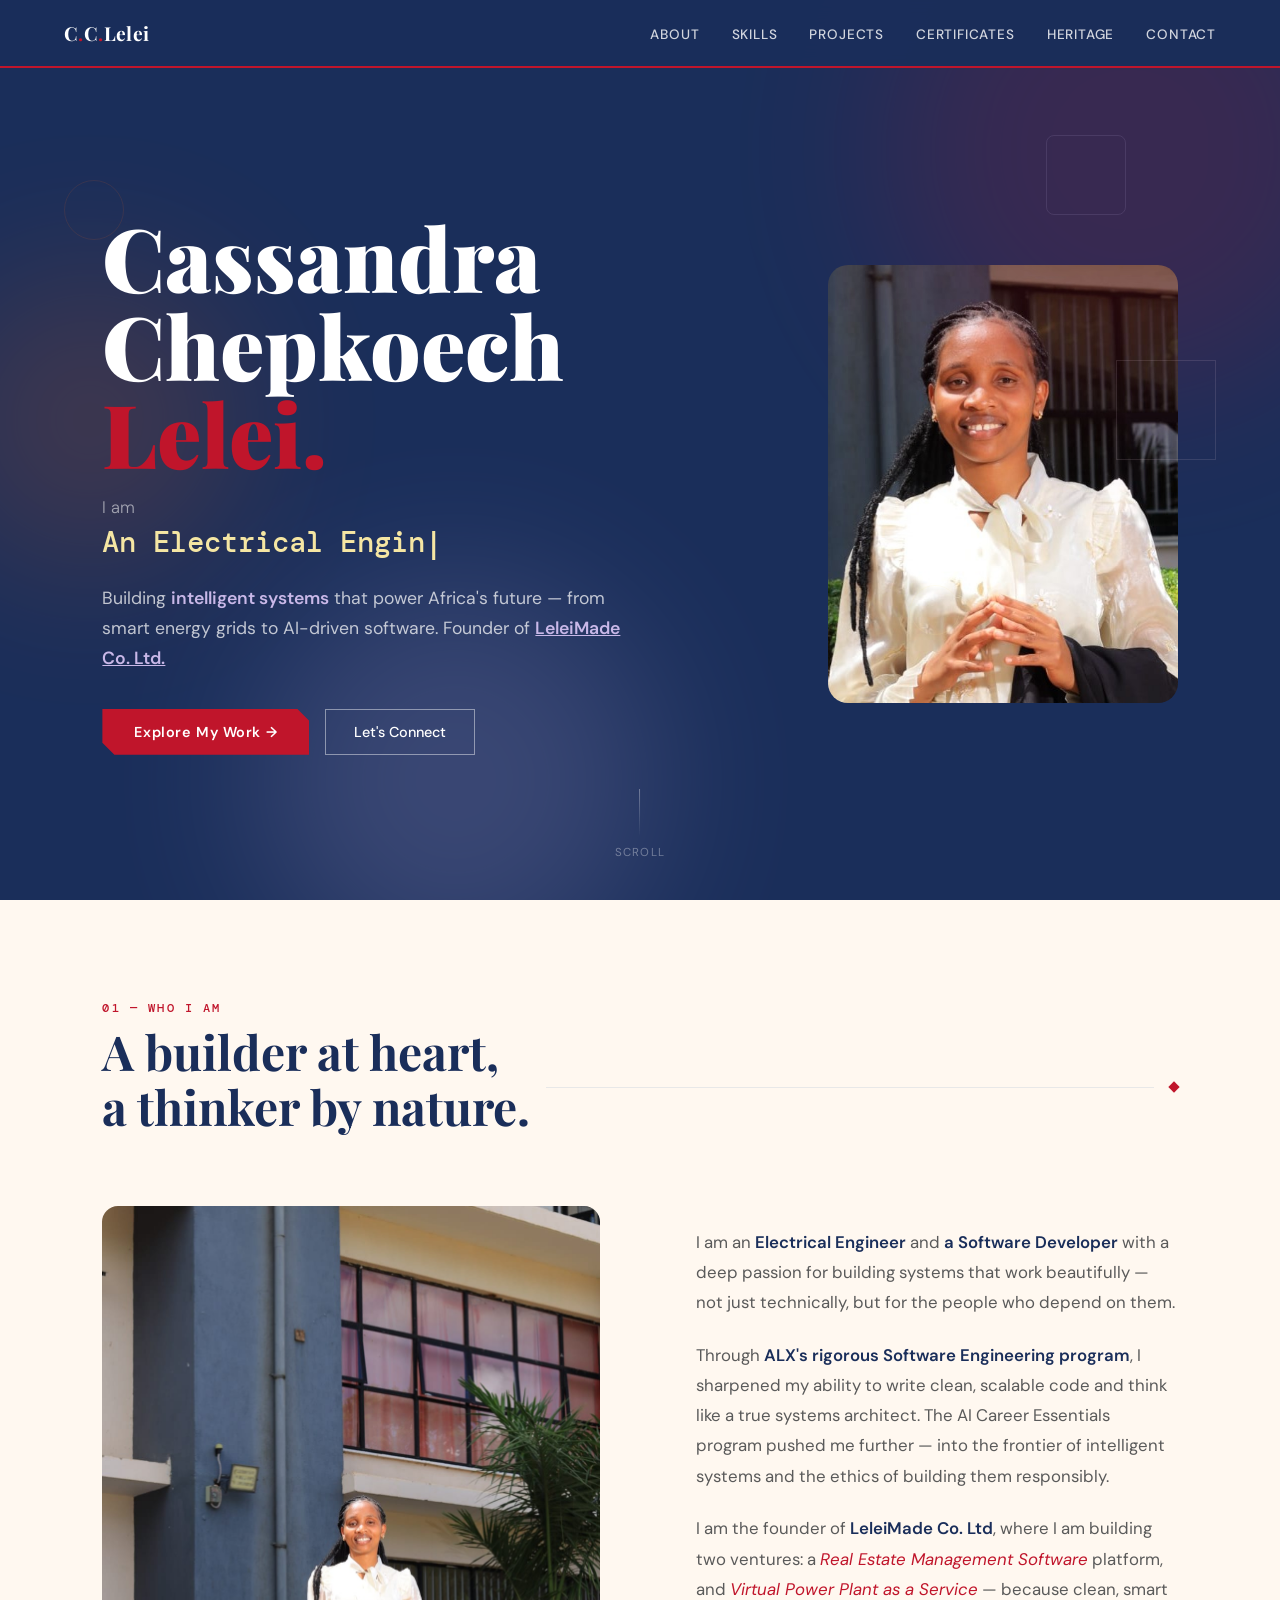
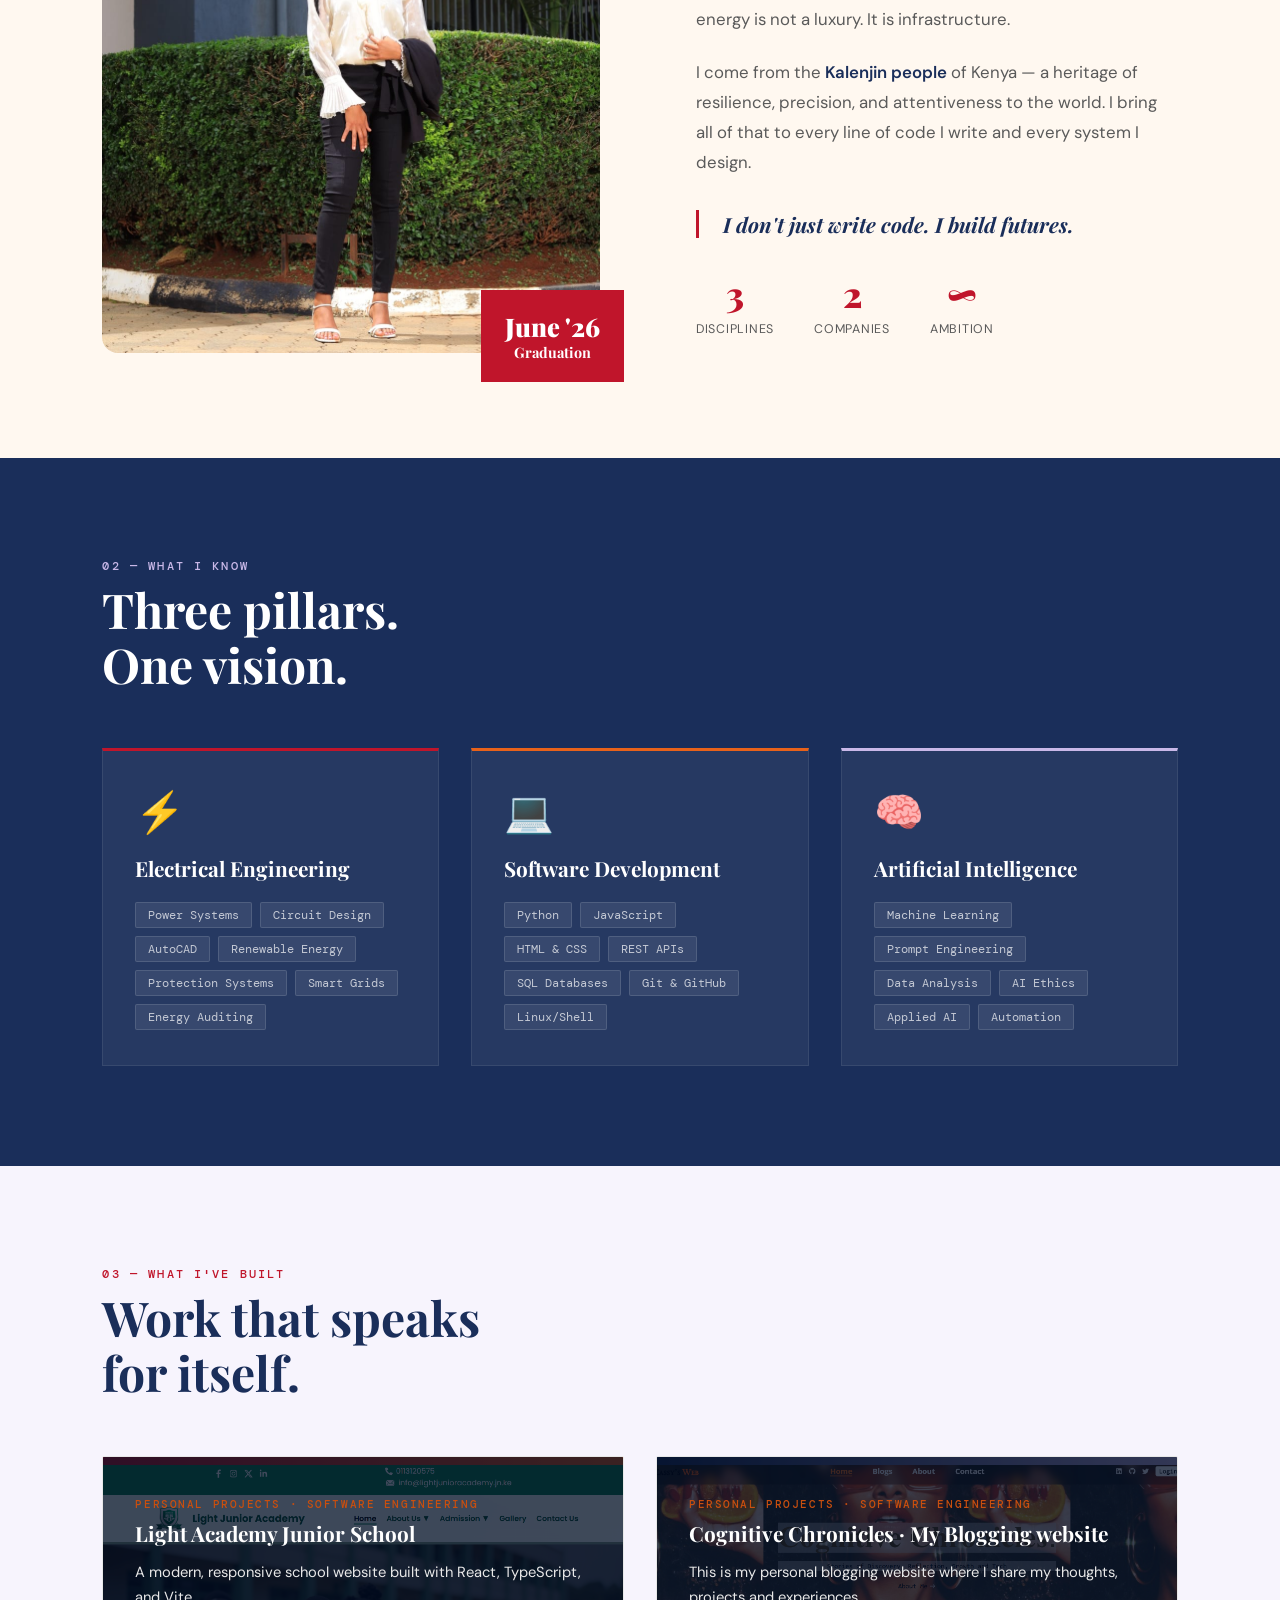
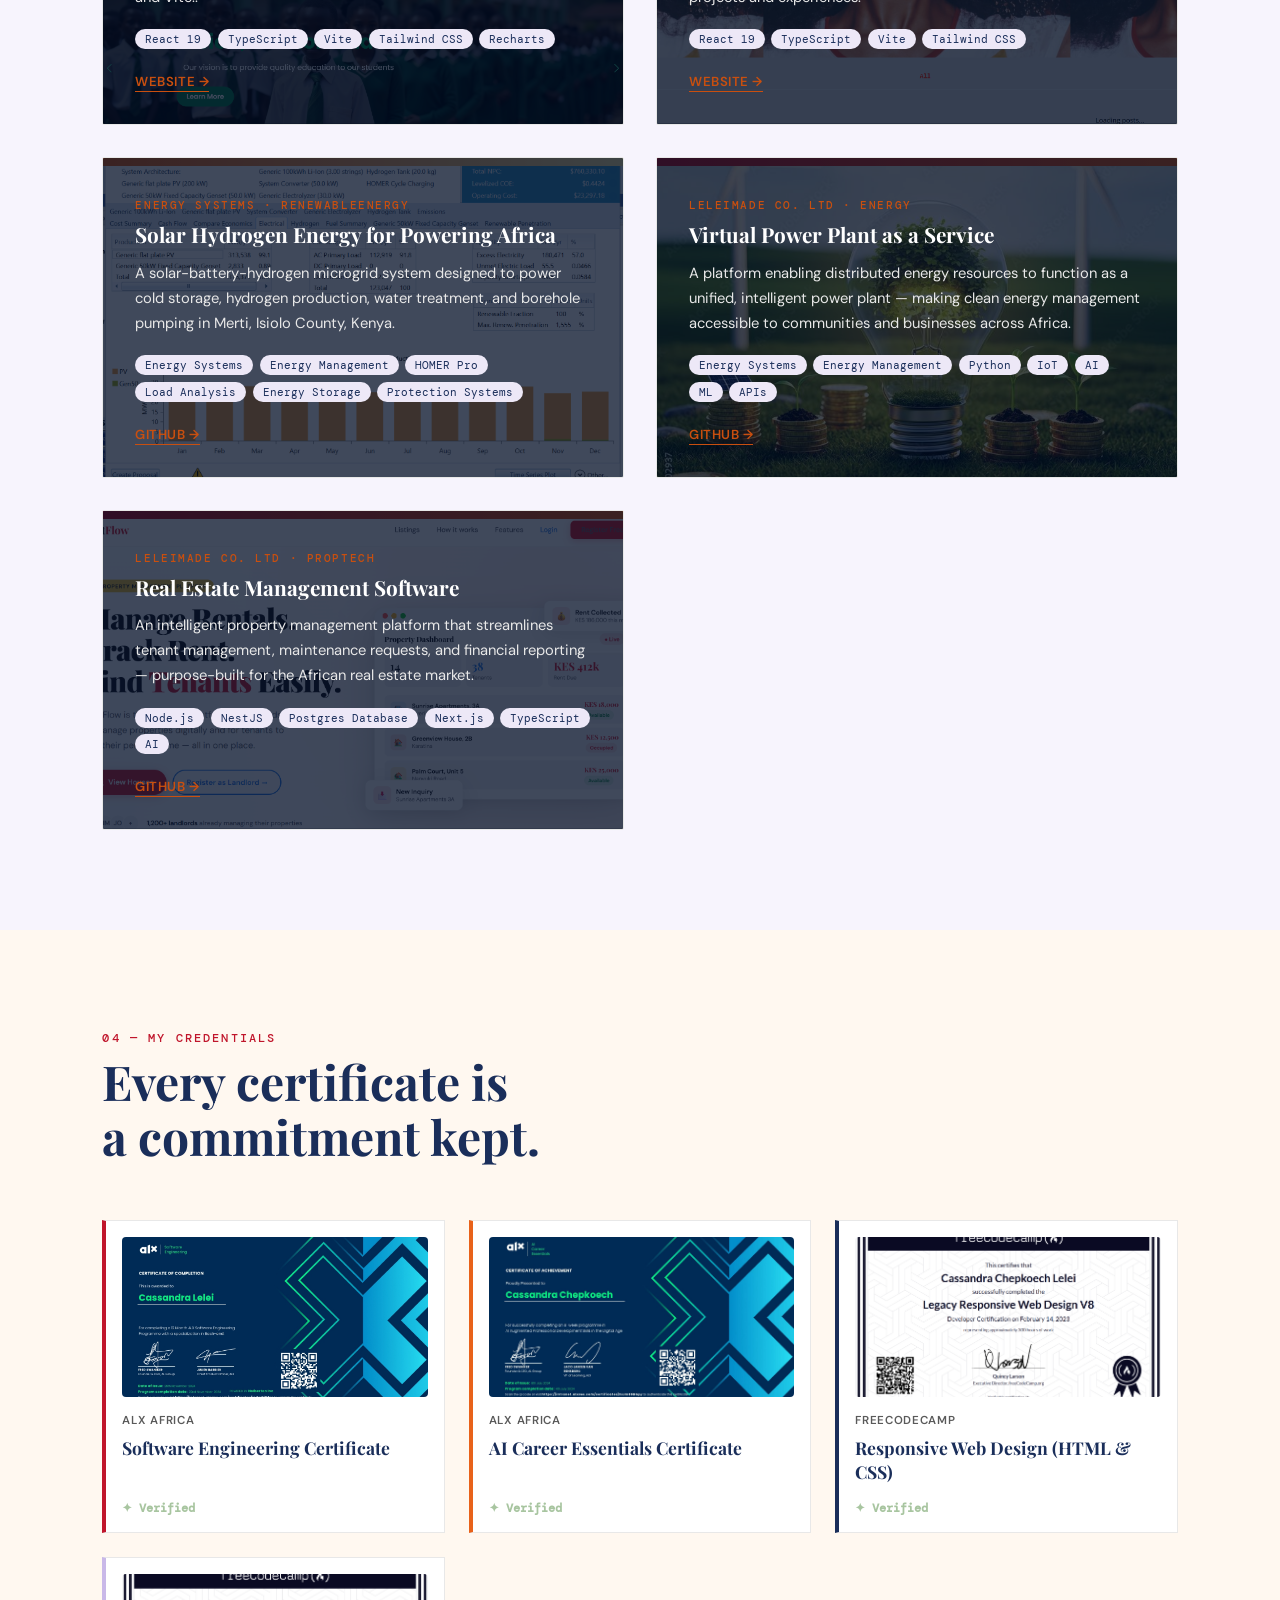
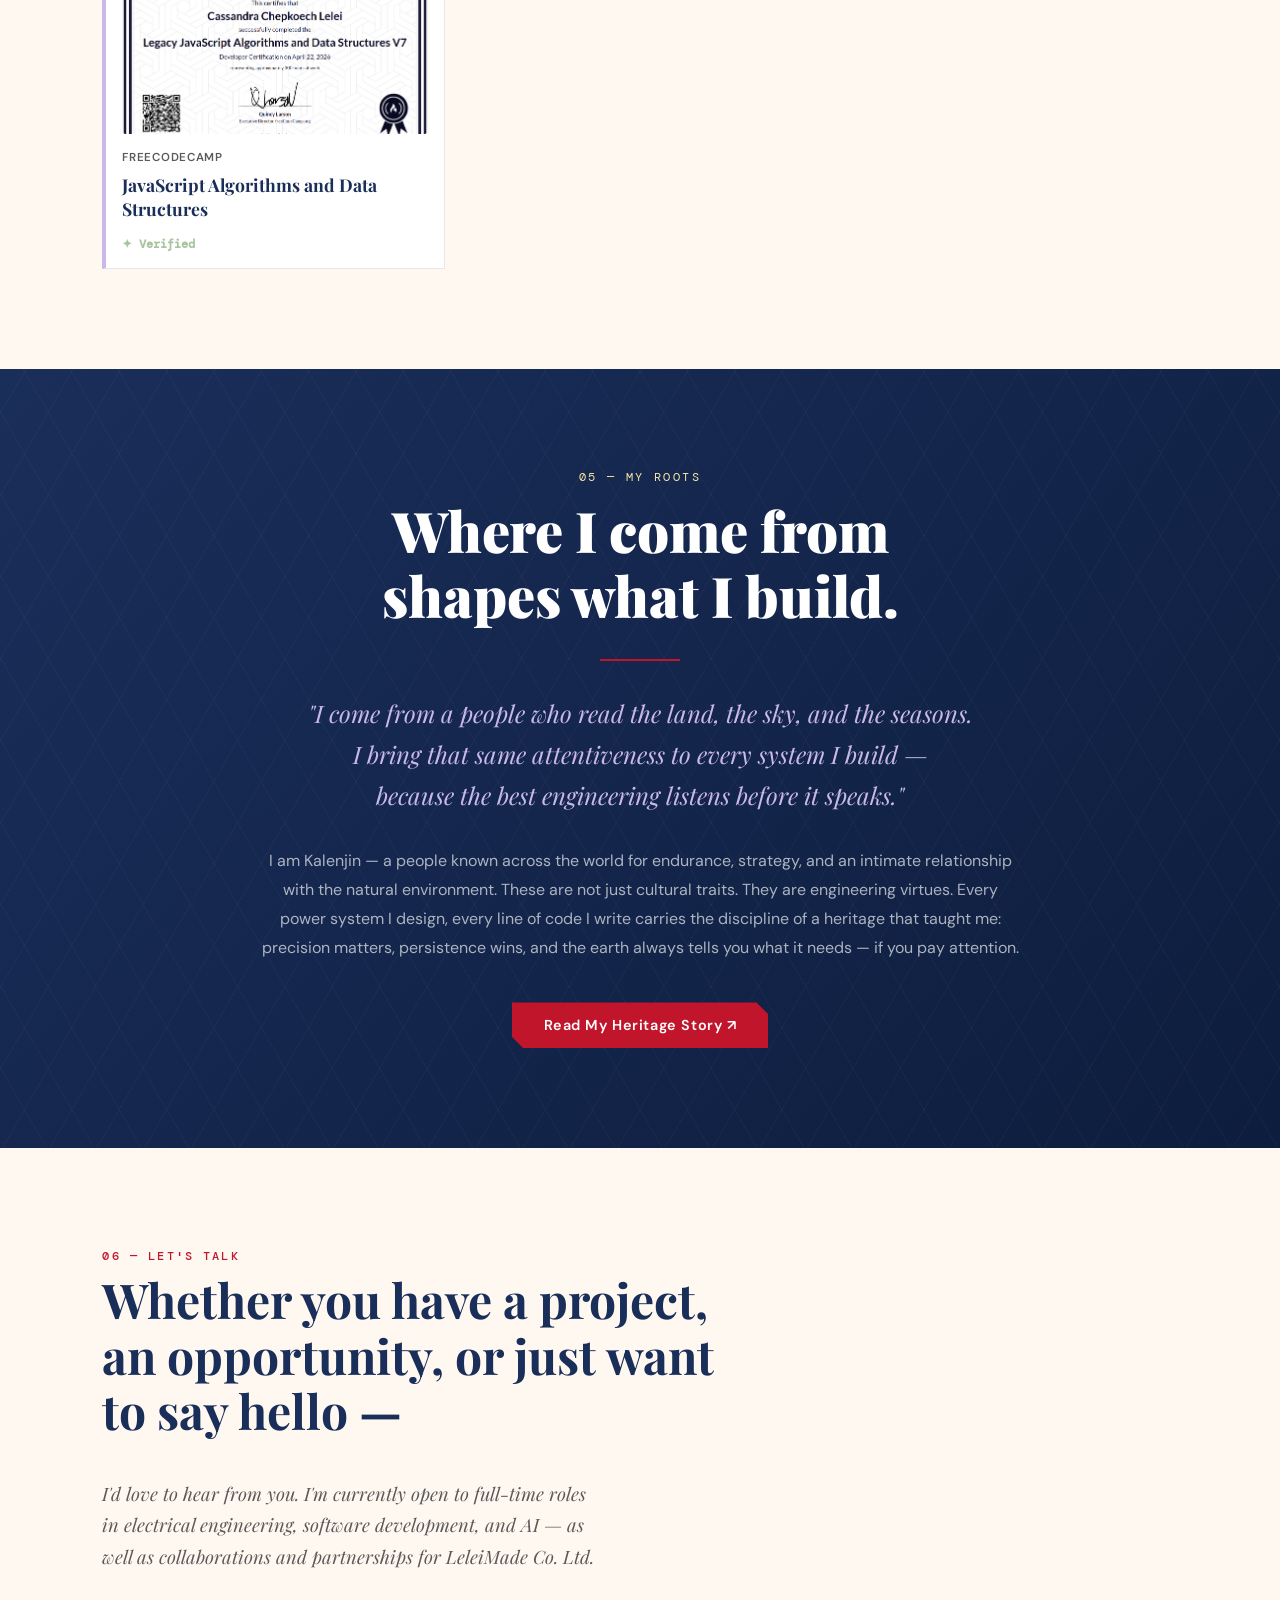
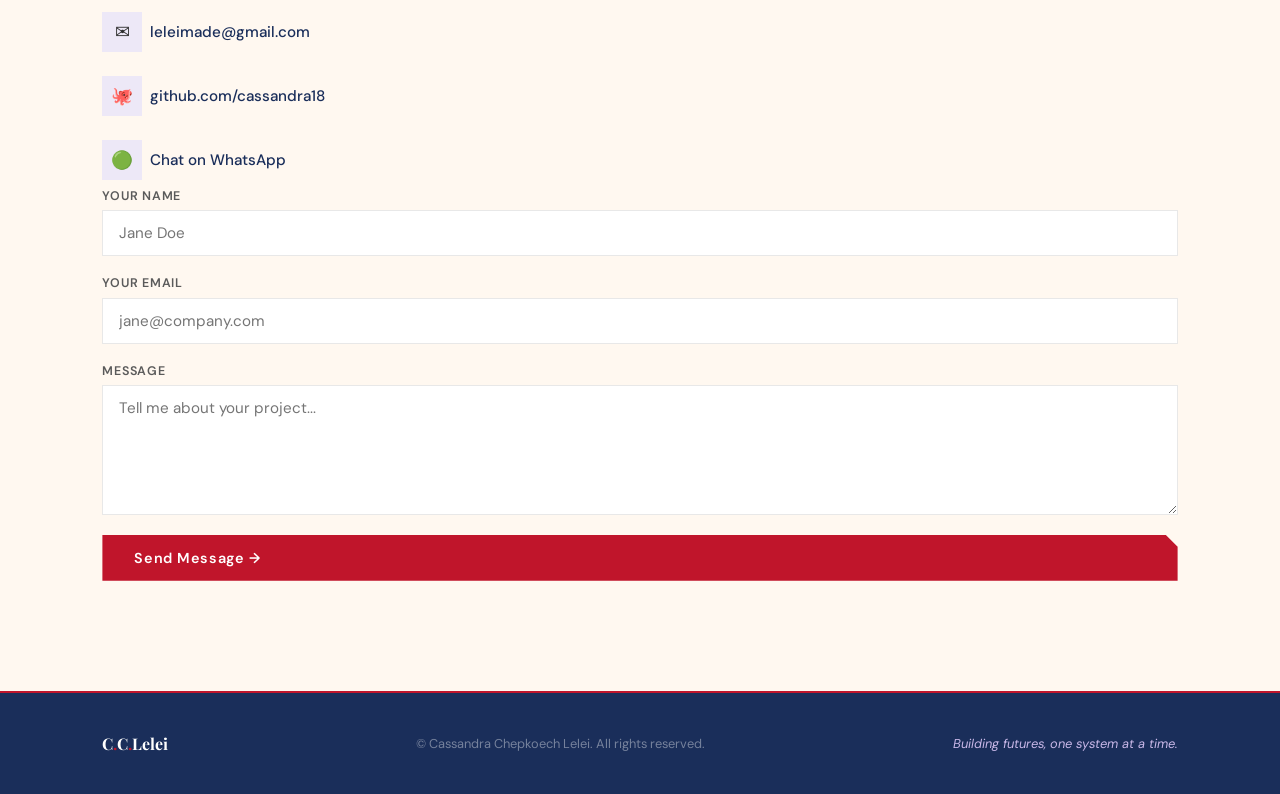
==== commit e452be60: "added  favicon and linked my website Co-authored-by: Copilot <copilot@github.com>" ====
--- a/cassandra_portfolio.html
+++ b/cassandra_portfolio.html
@@ -10,6 +10,7 @@
   <link
     href="https://fonts.googleapis.com/css2?family=Playfair+Display:ital,wght@0,400;0,700;0,900;1,400;1,700&family=DM+Sans:wght@300;400;500;600&family=DM+Mono:wght@400;500&display=swap"
     rel="stylesheet" />
+    <link rel="icon" type="image/png" href="./images/favicon.png" />
   <link rel="stylesheet" href="style.css">
   <script src="script.js" defer></script>
 </head>
@@ -56,7 +57,7 @@
         </div>
         <p class="hero-tagline">
           Building <strong>intelligent systems</strong> that power Africa's future —
-          from smart energy grids to AI-driven software. Founder of <strong>LeleiMade Co. Ltd.</strong>
+          from smart energy grids to AI-driven software. Founder of <strong><a href="https://cassandra18.github.io/LeleiMade_Co.ltd/" target="_blank">LeleiMade Co. Ltd.</a></strong>
         </p>
         <div class="hero-ctas">
           <a href="#projects" class="btn-primary">Explore My Work →</a>
--- a/style.css
+++ b/style.css
@@ -302,6 +302,16 @@
   max-width: 580px;
 }
 
+.hero-tagline a {
+  color: var(--lilac); /* or use your exact purple variable */
+  text-decoration: underline;
+  font-weight: 600;
+}
+
+.hero-tagline a:hover {
+  color: var(--butter);
+}
+
 .hero-tagline strong {
   color: var(--lilac);
   font-weight: 600;
@@ -652,7 +662,7 @@
   content: "";
   position: absolute;
   inset: 0;
-  background: rgba(10, 20, 40, 0.75);
+  background: rgba(1, 13, 36, 0.75);
   /* darkness level */
   z-index: 1;
 }
@@ -664,19 +674,25 @@
 }
 
 .project-card:nth-child(1) {
+  background-image: url("images/school_website.png");
+  
+}
+
+.project-card:nth-child(2) {
+  background-image: url("images/blogging.png");
+}
+
+.project-card:nth-child(3) {
   background-image: url("images/electrical_energy_output.png");
-}
-
-.project-card:nth-child(2) {
+
+}
+
+.project-card:nth-child(4) {
   background-image: url("images/low-cost-renewable-sources-of-energy.jpg");
 }
 
-.project-card:nth-child(3) {
-  background-image: url("images/leleimade_REMs.png");
-}
-
-.project-card:nth-child(4) {
-  background-image: url("images/school_website.png");
+.project-card:nth-child(5) {
+    background-image: url("images/leleimade_REMs.png");
 }
 
 .project-card:hover {
